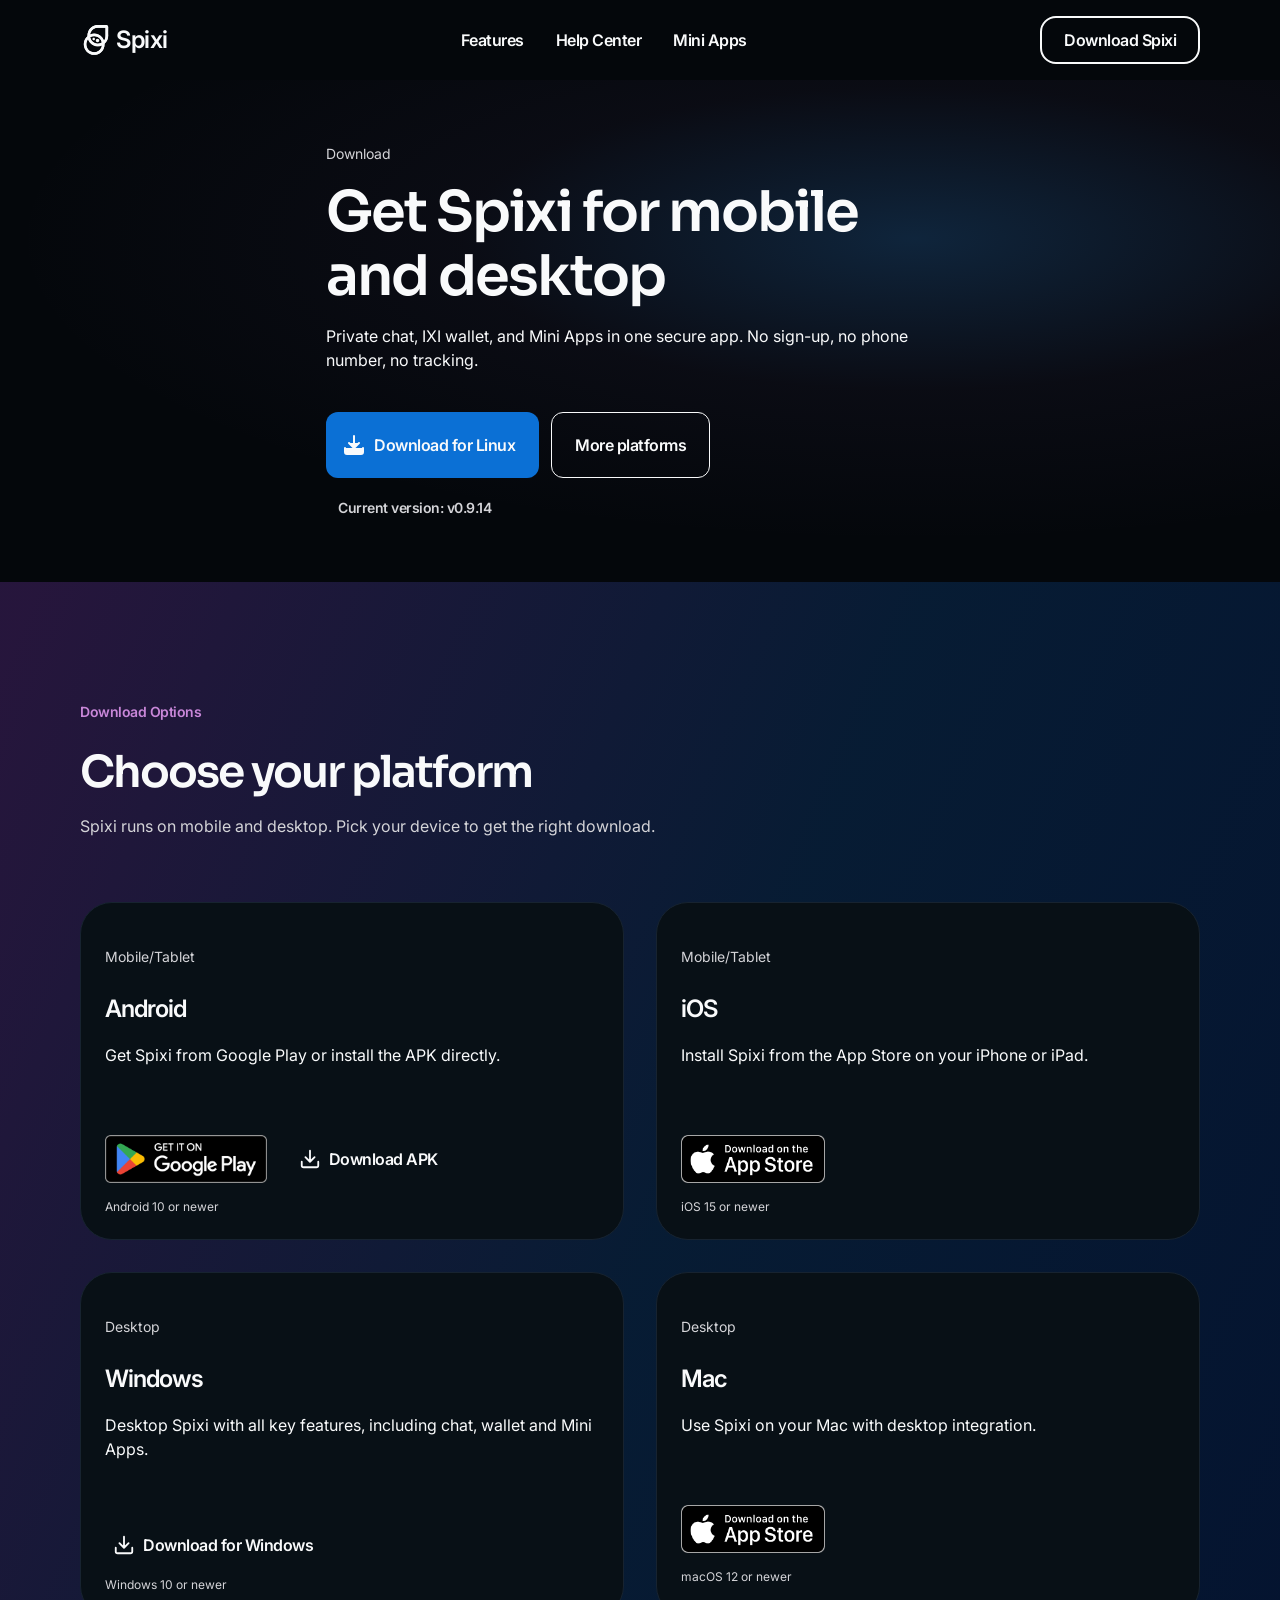
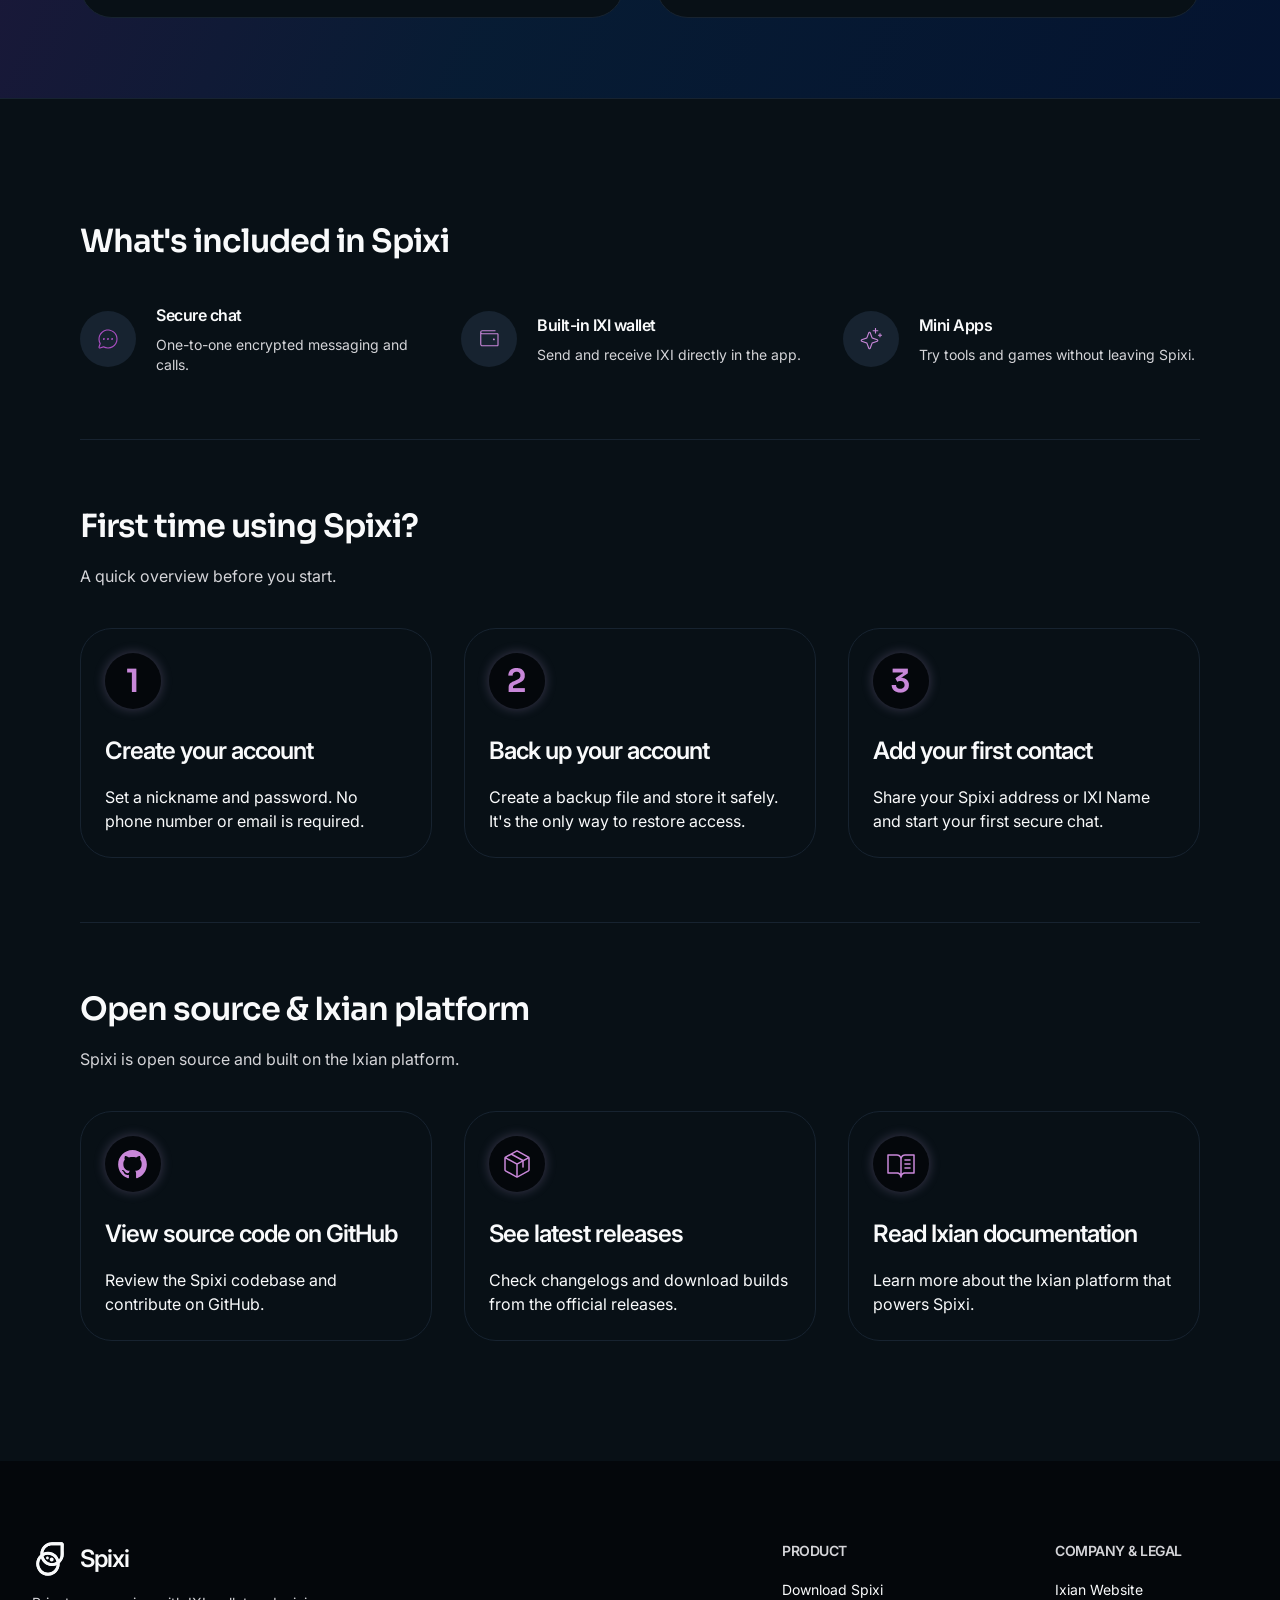
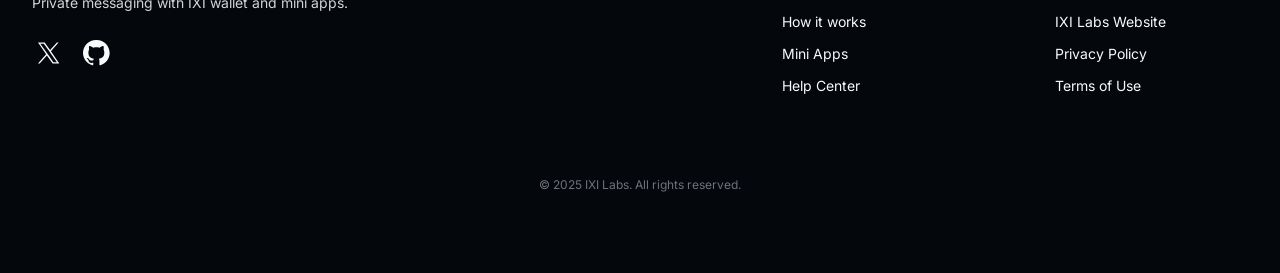
==== download.html @ d958a73a "Updated the Spixi site Full redesign" ====
<!DOCTYPE html>
<html lang="en">
<head>
  <meta charset="UTF-8">
  <meta name="viewport" content="width=device-width, initial-scale=1.0">
  <title>Download Spixi - Private Messaging & Crypto Wallet</title>
  <meta name="description" content="Download Spixi for Windows, macOS, iOS, and Android. Private chat, IXI wallet, and Mini Apps in one secure app.">
  <link rel="stylesheet" href="assets/css/variables.css">
  <link rel="stylesheet" href="assets/css/styles.css">
  <link rel="preconnect" href="https://fonts.googleapis.com">
  <link rel="preconnect" href="https://fonts.gstatic.com" crossorigin>
  <link href="https://fonts.googleapis.com/css2?family=Inter:wght@400;600;700&family=Sora:wght@400;600;700&family=Lexend:wght@400&display=swap" rel="stylesheet">
</head>
<body>
  <!-- Navbar -->
  <nav class="navbar" id="navbar">
    <div class="navbar__container">
      <!-- Logo -->
      <a href="/" class="navbar__logo">
        <img src="assets/icons/spixi-logo.svg" alt="Spixi" class="navbar__logo-icon">
        <span class="navbar__logo-text">Spixi</span>
      </a>

      <!-- Navigation Links (Desktop) -->
      <div class="navbar__nav">
        <a href="/index.html#features" class="navbar__link">Features</a>
        <a href="/help-center.html" class="navbar__link">Help Center</a>
        <a href="/mini-apps.html" class="navbar__link">Mini Apps</a>
      </div>

      <!-- CTA Button (Desktop) -->
      <div class="navbar__actions">
        <a href="/download.html" class="btn btn-md btn-outlined">
          <span class="btn__label">Download Spixi</span>
        </a>
      </div>

      <!-- Mobile CTA & Hamburger -->
      <div class="navbar__mobile">
        <a href="/download.html" class="btn btn-md btn-outlined navbar__mobile-cta">
          <span class="btn__label">Download Spixi</span>
        </a>
        <button class="navbar__toggle" id="navToggle" aria-label="Open navigation" aria-expanded="false" aria-controls="mobileMenu">
          <img src="assets/icons/list.svg" alt="" class="navbar__toggle-icon navbar__toggle-icon--menu">
        </button>
      </div>
    </div>
  </nav>

  <!-- Mobile Menu Overlay -->
  <div class="mobile-menu" id="mobileMenu" role="dialog" aria-modal="true">
    <div class="mobile-menu__header">
      <a href="/" class="mobile-menu__logo">
        <img src="assets/icons/spixi-logo.svg" alt="Spixi">
      </a>
      <button class="mobile-menu__close" id="navClose" aria-label="Close navigation">
        <svg width="24" height="24" viewBox="0 0 24 24" fill="none" xmlns="http://www.w3.org/2000/svg">
          <path d="M18 6L6 18M6 6L18 18" stroke="currentColor" stroke-width="2" stroke-linecap="round" stroke-linejoin="round"/>
        </svg>
      </button>
    </div>
    <nav class="mobile-menu__nav">
      <a href="/index.html#features" class="mobile-menu__link">Features</a>
      <a href="/help-center.html" class="mobile-menu__link">Help Center</a>
      <a href="/mini-apps.html" class="mobile-menu__link">Mini Apps</a>
    </nav>
    <div class="mobile-menu__cta">
      <a href="/download.html" class="btn btn-md btn-primary">
        <span class="btn__label">Download Spixi</span>
      </a>
    </div>
  </div>

  <!-- Download Hero Section -->
  <section class="download-hero">
    <div class="download-hero__container">
      <div class="download-hero__content">
        <div class="download-hero__text">
          <p class="download-hero__subtitle">Download</p>
          <h1 class="download-hero__title">Get Spixi for mobile and desktop</h1>
          <p class="download-hero__description">Private chat, IXI wallet, and Mini Apps in one secure app. No sign-up, no phone number, no tracking.</p>
        </div>

        <!-- CTA Buttons (Dynamic based on platform) -->
        <div class="download-hero__cta">
          <div class="download-hero__buttons">
            <!-- Primary button (changes based on detected platform) -->
            <a href="#" id="primary-download-btn" class="btn btn-lg btn-primary">
              <span class="btn__icon btn__icon--leading">
                <svg id="primary-btn-icon" width="24" height="24" viewBox="0 0 24 24" fill="none" xmlns="http://www.w3.org/2000/svg">
                  <path d="M21 15v4a2 2 0 01-2 2H5a2 2 0 01-2-2v-4M7 10l5 5 5-5M12 15V3" stroke="currentColor" stroke-width="2" stroke-linecap="round" stroke-linejoin="round"/>
                </svg>
              </span>
              <span class="btn__label" id="primary-btn-text">Download for Windows</span>
            </a>

            <!-- Secondary button (always "More platforms") -->
            <a href="#platform-section" class="btn btn-lg btn-outlined">
              <span class="btn__label">More platforms</span>
            </a>
          </div>

          <!-- Version info (hidden for mobile stores) -->
          <div class="download-hero__version" id="version-info">
            <p class="download-hero__version-text">Current version: v0.9.14</p>
          </div>
        </div>
      </div>
    </div>
  </section>

  <!-- Platform Section -->
  <section class="platform-section" id="platform-section">
    <div class="platform-section__container">
      
      <!-- Section Header -->
      <div class="platform-section__header">
        <div class="platform-section__overline">
          <p class="platform-section__label">Download Options</p>
        </div>
        <h2 class="platform-section__title">Choose your platform</h2>
        <p class="platform-section__description">Spixi runs on mobile and desktop. Pick your device to get the right download.</p>
      </div>

      <!-- Platform Cards Grid -->
      <div class="platform-section__grid">
        
        <!-- Row 1: Mobile -->
        <div class="platform-section__row">
          
          <!-- Android Card -->
          <div class="card-md platform-card">
            <div class="card-md__text">
              <p class="card-md__category">Mobile/Tablet</p>
              <h3 class="card-md__title">Android</h3>
              <p class="card-md__body">Get Spixi from Google Play or install the APK directly.</p>
            </div>
            <div class="platform-card__actions">
              <div class="platform-card__buttons">
                <a href="https://play.google.com/store/apps/details?id=com.spixi" target="_blank" rel="noopener noreferrer" class="platform-card__store-link">
                  <img src="assets/images/google-play.png" alt="Get it on Google Play" class="platform-card__store-badge">
                </a>
                <a href="https://github.com/ProjectIxian/Spixi/releases/latest/download/spixi.apk" class="platform-card__download-link">
                  <svg class="platform-card__icon" width="22" height="22" viewBox="0 0 24 24" fill="none" xmlns="http://www.w3.org/2000/svg">
                    <path d="M21 15v4a2 2 0 01-2 2H5a2 2 0 01-2-2v-4M7 10l5 5 5-5M12 15V3" stroke="currentColor" stroke-width="2" stroke-linecap="round" stroke-linejoin="round"/>
                  </svg>
                  <span>Download APK</span>
                </a>
              </div>
              <p class="platform-card__requirement">Android 10 or newer</p>
            </div>
          </div>

          <!-- iOS Card -->
          <div class="card-md platform-card">
            <div class="card-md__text">
              <p class="card-md__category">Mobile/Tablet</p>
              <h3 class="card-md__title">iOS</h3>
              <p class="card-md__body">Install Spixi from the App Store on your iPhone or iPad.</p>
            </div>
            <div class="platform-card__actions">
              <a href="https://apps.apple.com/app/spixi/id123456789" target="_blank" rel="noopener noreferrer" class="platform-card__store-link">
                <img src="assets/images/app-store.png" alt="Download on the App Store" class="platform-card__store-badge">
              </a>
              <p class="platform-card__requirement">iOS 15 or newer</p>
            </div>
          </div>

        </div>

        <!-- Row 2: Desktop -->
        <div class="platform-section__row">
          
          <!-- Windows Card -->
          <div class="card-md platform-card">
            <div class="card-md__text">
              <p class="card-md__category">Desktop</p>
              <h3 class="card-md__title">Windows</h3>
              <p class="card-md__body">Desktop Spixi with all key features, including chat, wallet and Mini Apps.</p>
            </div>
            <div class="platform-card__actions">
              <a href="https://github.com/ProjectIxian/Spixi/releases/latest/download/spixi-windows.exe" class="platform-card__download-link">
                <svg class="platform-card__icon" width="22" height="22" viewBox="0 0 24 24" fill="none" xmlns="http://www.w3.org/2000/svg">
                  <path d="M21 15v4a2 2 0 01-2 2H5a2 2 0 01-2-2v-4M7 10l5 5 5-5M12 15V3" stroke="currentColor" stroke-width="2" stroke-linecap="round" stroke-linejoin="round"/>
                </svg>
                <span>Download for Windows</span>
              </a>
              <p class="platform-card__requirement">Windows 10 or newer</p>
            </div>
          </div>

          <!-- macOS Card -->
          <div class="card-md platform-card">
            <div class="card-md__text">
              <p class="card-md__category">Desktop</p>
              <h3 class="card-md__title">Mac</h3>
              <p class="card-md__body">Use Spixi on your Mac with desktop integration.</p>
            </div>
            <div class="platform-card__actions">
              <a href="https://apps.apple.com/app/spixi/id123456789" target="_blank" rel="noopener noreferrer" class="platform-card__store-link">
                <img src="assets/images/app-store.png" alt="Download on the App Store" class="platform-card__store-badge">
              </a>
              <p class="platform-card__requirement">macOS 12 or newer</p>
            </div>
          </div>

        </div>

      </div>

    </div>
  </section>

  <!-- Info Blocks Section -->
  <section class="info-blocks">
    <div class="info-blocks__container">
      
      <!-- Block 1: What's Included -->
      <div class="info-blocks__block">
        <div class="info-blocks__header">
          <h2 class="info-blocks__title">What's included in Spixi</h2>
        </div>
        
        <div class="info-blocks__list">
          <!-- List Item 1 -->
          <div class="list-item">
            <div class="list-item__icon">
              <img src="assets/icons/ChatCircleDots.svg" alt="" class="list-item__icon-svg" width="32" height="32">
            </div>
            <div class="list-item__content">
              <h3 class="list-item__title">Secure chat</h3>
              <p class="list-item__text">One-to-one encrypted messaging and calls.</p>
            </div>
          </div>

          <!-- List Item 2 -->
          <div class="list-item">
            <div class="list-item__icon">
              <img src="assets/icons/Wallet.svg" alt="" class="list-item__icon-svg" width="32" height="32">
            </div>
            <div class="list-item__content">
              <h3 class="list-item__title">Built-in IXI wallet</h3>
              <p class="list-item__text">Send and receive IXI directly in the app.</p>
            </div>
          </div>

          <!-- List Item 3 -->
          <div class="list-item">
            <div class="list-item__icon">
              <img src="assets/icons/Sparkle.svg" alt="" class="list-item__icon-svg" width="32" height="32">
            </div>
            <div class="list-item__content">
              <h3 class="list-item__title">Mini Apps</h3>
              <p class="list-item__text">Try tools and games without leaving Spixi.</p>
            </div>
          </div>
        </div>
      </div>

      <hr class="info-blocks__divider">

      <!-- Block 2: First Time Using -->
      <div class="info-blocks__block">
        <div class="info-blocks__header">
          <h2 class="info-blocks__title">First time using Spixi?</h2>
          <p class="info-blocks__subtitle">A quick overview before you start.</p>
        </div>
        
        <div class="info-blocks__cards">
          <!-- Card 1 -->
          <a href="/help-center.html" class="card-md card-md--clickable">
            <div class="card-md__icon-container">
              <img src="assets/images/1.png" alt="" class="card-md__icon-img" width="48" height="48">
            </div>
            <div class="card-md__text">
              <h3 class="card-md__title">Create your account</h3>
              <p class="card-md__body">Set a nickname and password. No phone number or email is required.</p>
            </div>
          </a>

          <!-- Card 2 -->
          <a href="/help-center.html" class="card-md card-md--clickable">
            <div class="card-md__icon-container">
              <img src="assets/images/2.png" alt="" class="card-md__icon-img" width="48" height="48">
            </div>
            <div class="card-md__text">
              <h3 class="card-md__title">Back up your account</h3>
              <p class="card-md__body">Create a backup file and store it safely. It's the only way to restore access.</p>
            </div>
          </a>

          <!-- Card 3 -->
          <a href="/help-center.html" class="card-md card-md--clickable">
            <div class="card-md__icon-container">
              <img src="assets/images/3.png" alt="" class="card-md__icon-img" width="48" height="48">
            </div>
            <div class="card-md__text">
              <h3 class="card-md__title">Add your first contact</h3>
              <p class="card-md__body">Share your Spixi address or IXI Name and start your first secure chat.</p>
            </div>
          </a>
        </div>
      </div>

      <hr class="info-blocks__divider">

      <!-- Block 3: Open Source -->
      <div class="info-blocks__block">
        <div class="info-blocks__header">
          <h2 class="info-blocks__title">Open source & Ixian platform</h2>
          <p class="info-blocks__subtitle">Spixi is open source and built on the Ixian platform.</p>
        </div>
        
        <div class="info-blocks__cards">
          <!-- Card 1 -->
          <a href="https://github.com/ProjectIxian/Spixi" target="_blank" rel="noopener noreferrer" class="card-md card-md--clickable">
            <div class="card-md__icon-container">
              <img src="assets/icons/github.svg" alt="" class="card-md__icon-svg" width="32" height="32">
            </div>
            <div class="card-md__text">
              <h3 class="card-md__title">View source code on GitHub</h3>
              <p class="card-md__body">Review the Spixi codebase and contribute on GitHub.</p>
            </div>
          </a>

          <!-- Card 2 -->
          <a href="https://github.com/ProjectIxian/Spixi/releases" target="_blank" rel="noopener noreferrer" class="card-md card-md--clickable">
            <div class="card-md__icon-container">
              <img src="assets/icons/Package.svg" alt="" class="card-md__icon-svg" width="32" height="32">
            </div>
            <div class="card-md__text">
              <h3 class="card-md__title">See latest releases</h3>
              <p class="card-md__body">Check changelogs and download builds from the official releases.</p>
            </div>
          </a>

          <!-- Card 3 -->
          <a href="https://ixian.io" target="_blank" rel="noopener noreferrer" class="card-md card-md--clickable">
            <div class="card-md__icon-container">
              <img src="assets/icons/BookOpenText.svg" alt="" class="card-md__icon-svg" width="32" height="32">
            </div>
            <div class="card-md__text">
              <h3 class="card-md__title">Read Ixian documentation</h3>
              <p class="card-md__body">Learn more about the Ixian platform that powers Spixi.</p>
            </div>
          </a>
        </div>
      </div>

    </div>
  </section>

  <!-- Footer -->
  <footer class="footer">
    <div class="footer__container">
      
      <!-- Content Area -->
      <div class="footer__content">
        
        <!-- Left Side: Brand + Socials -->
        <div class="footer__left">
          <div class="footer__brand">
            <div class="footer__logo">
              <img src="assets/icons/spixi-logo.svg" alt="" class="footer__logo-icon">
              <span class="footer__logo-text">Spixi</span>
            </div>
            <p class="footer__tagline">Private messaging with IXI wallet and mini apps.</p>
          </div>
          <div class="footer__socials">
            <a href="https://x.com/spixi" class="footer__social-link" aria-label="X (Twitter)" target="_blank" rel="noopener noreferrer">
              <svg class="footer__social-icon" width="32" height="32" viewBox="0 0 32 32" fill="none" xmlns="http://www.w3.org/2000/svg">
                <path d="M18.9 14.3L26.6 5.5H24.9L18.1 13.1L12.7 5.5H6L14.1 17.3L6 26.5H7.7L14.9 18.4L20.6 26.5H27.3L18.9 14.3ZM15.9 17.3L15.1 16.2L8.3 6.8H11.8L17.2 14.3L18 15.4L24.9 25.2H21.4L15.9 17.3Z" fill="currentColor"/>
              </svg>
            </a>
            <a href="https://github.com/ProjectIxian/Spixi" class="footer__social-link" aria-label="GitHub" target="_blank" rel="noopener noreferrer">
              <svg class="footer__social-icon" width="32" height="32" viewBox="0 0 32 32" fill="none" xmlns="http://www.w3.org/2000/svg">
                <path d="M16 3C8.82 3 3 8.82 3 16C3 21.75 7.03 26.56 12.44 28.25C13.04 28.36 13.25 27.99 13.25 27.67C13.25 27.38 13.24 26.62 13.24 25.81C9.5 26.54 8.8 24.62 8.6 23.63C8.49 23.13 7.9 22.25 7.37 21.96C6.94 21.75 6.34 21.02 7.36 21.01C8.3 21 8.94 21.85 9.12 22.22C10.22 24.03 11.97 23.51 13.28 23.19C13.38 22.49 13.67 21.96 13.99 21.65C11.24 21.34 8.36 20.3 8.36 15.56C8.36 14.21 8.85 13.1 9.14 12.23C9.03 11.92 8.64 10.69 9.25 9.05C9.25 9.05 10.28 8.73 13.25 10.72C14.25 10.44 15.3 10.3 16.35 10.3C17.4 10.3 18.45 10.44 19.45 10.72C22.42 8.72 23.45 9.05 23.45 9.05C24.06 10.69 23.67 11.92 23.56 12.23C23.85 13.1 24.34 14.2 24.34 15.56C24.34 20.31 21.45 21.34 18.7 21.65C19.1 22 19.44 22.67 19.44 23.72C19.44 25.25 19.43 26.48 19.43 27.67C19.43 27.99 19.64 28.37 20.24 28.25C25.63 26.56 29.66 21.74 29.66 16C29.66 8.82 23.84 3 16.66 3H16Z" fill="currentColor"/>
              </svg>
            </a>
          </div>
        </div>

        <!-- Right Side: Navigation -->
        <div class="footer__nav">
          <div class="footer__nav-column">
            <h3 class="footer__nav-title">Product</h3>
            <ul class="footer__nav-list">
              <li><a href="/download.html" class="footer__nav-link">Download Spixi</a></li>
              <li><a href="/index.html#features" class="footer__nav-link">How it works</a></li>
              <li><a href="/mini-apps.html" class="footer__nav-link">Mini Apps</a></li>
              <li><a href="/help-center.html" class="footer__nav-link">Help Center</a></li>
            </ul>
          </div>
          <div class="footer__nav-column">
            <h3 class="footer__nav-title">Company & legal</h3>
            <ul class="footer__nav-list">
              <li><a href="https://ixian.io" class="footer__nav-link" target="_blank" rel="noopener noreferrer">Ixian Website</a></li>
              <li><a href="https://ixilabs.io" class="footer__nav-link" target="_blank" rel="noopener noreferrer">IXI Labs Website</a></li>
              <li><a href="/privacy" class="footer__nav-link">Privacy Policy</a></li>
              <li><a href="/terms" class="footer__nav-link">Terms of Use</a></li>
            </ul>
          </div>
        </div>

      </div>

      <!-- Copyright -->
      <p class="footer__copyright">© 2025 IXI Labs. All rights reserved.</p>
      
    </div>
  </footer>

  <!-- Scripts -->
  <script src="assets/js/download.js"></script>
  <script>
    (function() {
      const navbar = document.getElementById('navbar');
      const navToggle = document.getElementById('navToggle');
      const navClose = document.getElementById('navClose');
      const mobileMenu = document.getElementById('mobileMenu');
      const mobileMenuLinks = document.querySelectorAll('.mobile-menu__link');
      let lastScrollTop = 0;
      let scrollThreshold = 50;

      // Scroll behavior
      window.addEventListener('scroll', function() {
        const scrollTop = window.pageYOffset || document.documentElement.scrollTop;

        // Add scrolled class when page is scrolled down
        if (scrollTop > scrollThreshold) {
          navbar.classList.add('navbar--scrolled');
        } else {
          navbar.classList.remove('navbar--scrolled');
        }

        // Hide navbar when scrolling down, show when scrolling up
        if (scrollTop > lastScrollTop && scrollTop > scrollThreshold) {
          // Scrolling down
          navbar.classList.add('navbar--hidden');
        } else {
          // Scrolling up
          navbar.classList.remove('navbar--hidden');
        }

        lastScrollTop = scrollTop <= 0 ? 0 : scrollTop;
      }, false);

      // Mobile menu toggle
      function openMenu() {
        mobileMenu.classList.add('mobile-menu--open');
        document.body.classList.add('body--menu-open');
        navToggle.setAttribute('aria-expanded', 'true');
        navToggle.setAttribute('aria-label', 'Close navigation');
      }

      function closeMenu() {
        mobileMenu.classList.remove('mobile-menu--open');
        document.body.classList.remove('body--menu-open');
        navToggle.setAttribute('aria-expanded', 'false');
        navToggle.setAttribute('aria-label', 'Open navigation');
      }

      navToggle.addEventListener('click', openMenu);
      navClose.addEventListener('click', closeMenu);

      // Close menu when clicking a link
      mobileMenuLinks.forEach(function(link) {
        link.addEventListener('click', function() {
          closeMenu();
        });
      });

      // Close menu when clicking outside
      mobileMenu.addEventListener('click', function(e) {
        if (e.target === mobileMenu) {
          closeMenu();
        }
      });

      // Close menu on Escape key
      document.addEventListener('keydown', function(e) {
        if (e.key === 'Escape' && mobileMenu.classList.contains('mobile-menu--open')) {
          closeMenu();
        }
      });
    })();
  </script>
</body>
</html>
---- assets/css/variables.css ----
/**
 * Spixi Design System v2 - CSS Variables
 * Generated from Figma Design System
 * 
 * Uses Dark Mode as default
 * Light mode available via [data-theme="light"]
 */

:root {
  /* ========================================
     COLOR TOKENS - DARK MODE (DEFAULT)
     ======================================== */
  
  /* Text Colors */
  --color-text-01: #f9fafb;
  --color-text-02: #d4d4d8;
  --color-text-disabled: #3f3f46;
  --color-text-on-action: #f9fafb;
  --color-text-on-disabled: #d4d4d8;
  --color-text-inverse-01: #04070b;
  --color-text-inverse-02: #172330;
  --color-text-accent: #c987d9;
  
  /* Text Action States */
  --color-text-action-default: #51a3f6;
  --color-text-action-hover: #0b70d5;
  --color-text-action-pressed: #0456a9;
  --color-text-action-disabled: #71717a;
  
  /* Text Semantic */
  --color-text-info: #60a5fa;
  --color-text-info-inverse: #1e40af;
  --color-text-success: #34d399;
  --color-text-success-inverse: #065f46;
  --color-text-warning: #fbbf24;
  --color-text-warning-inverse: #92400e;
  --color-text-error: #f87171;
  --color-text-error-inverse: #991b1b;
  
  /* Surface Colors */
  --color-surface-01: #04070b;
  --color-surface-02: #081016;
  --color-surface-03: #0e1820;
  --color-surface-04: #172330;
  --color-surface-disabled: #3f3f46;
  --color-surface-inverse-01: #f3f4f6;
  --color-surface-inverse-02: #e5e7eb;
  --color-surface-accent: #c987d9;
  
  /* Surface Action States */
  --color-surface-action-default: #0b70d5;
  --color-surface-action-hover: #0456a9;
  --color-surface-action-pressed: #003d7a;
  --color-surface-action-disabled: #71717a;
  
  /* Surface Semantic */
  --color-surface-info: #60a5fa;
  --color-surface-info-inverse: #1e40af;
  --color-surface-success: #34d399;
  --color-surface-success-inverse: #065f46;
  --color-surface-warning: #fbbf24;
  --color-surface-warning-inverse: #92400e;
  --color-surface-error: #f87171;
  --color-surface-error-inverse: #991b1b;
  
  /* Icon Colors */
  --color-icon-01: #f9fafb;
  --color-icon-02: #d4d4d8;
  --color-icon-on-action: #f9fafb;
  --color-icon-on-disabled: #d4d4d8;
  --color-icon-inverse-01: #04070b;
  --color-icon-inverse-02: #172330;
  --color-icon-accent: #c987d9;
  
  /* Icon Action States */
  --color-icon-action-default: #0b70d5;
  --color-icon-action-hover: #0456a9;
  --color-icon-action-pressed: #003d7a;
  --color-icon-action-disabled: #71717a;
  
  /* Icon Semantic */
  --color-icon-info: #93c5fd;
  --color-icon-info-inverse: #1e40af;
  --color-icon-success: #34d399;
  --color-icon-success-inverse: #065f46;
  --color-icon-warning: #fbbf24;
  --color-icon-warning-inverse: #92400e;
  --color-icon-error: #f87171;
  --color-icon-error-inverse: #991b1b;
  
  /* Outline Colors */
  --color-outline-01: #0e1820;
  --color-outline-02: #172330;
  --color-outline-03: #3f3f46;
  --color-outline-disabled: #52525b;
  --color-outline-inverse: #f9fafb;
  --color-outline-inverse-2: #e5e7eb;
  --color-outline-accent: #c987d9;
  
  /* Outline Action Primary States */
  --color-outline-action-primary-default: #0b70d5;
  --color-outline-action-primary-hover: #0456a9;
  --color-outline-action-primary-pressed: #003d7a;
  --color-outline-action-primary-disabled: #71717a;
  
  /* Outline Action Secondary States */
  --color-outline-action-secondary-default: #f9fafb;
  --color-outline-action-secondary-hover: #e5e7eb;
  --color-outline-action-secondary-pressed: #a1a1aa;
  --color-outline-action-secondary-disabled: #71717a;
  
  /* Outline Semantic */
  --color-outline-success: #34d399;
  --color-outline-success-inverse: #065f46;
  --color-outline-warning: #fbbf24;
  --color-outline-warning-inverse: #92400e;
  --color-outline-error: #f87171;
  --color-outline-error-inverse: #991b1b;
  
  /* ========================================
     SPACING TOKENS
     ======================================== */
  
  --spacing-none: 0px;
  --spacing-3xs: 2px;
  --spacing-xxs: 4px;
  --spacing-xs: 8px;
  --spacing-sm: 12px;
  --spacing-md: 16px;
  --spacing-lg: 20px;
  --spacing-xl: 24px;
  --spacing-xxl: 32px;
  --spacing-3xl: 40px;
  --spacing-super: 64px;
  --spacing-super-lg: 80px;
  --spacing-super-xl: 100px;
  --spacing-super-xxl: 120px;
  
  /* Negative Spacing */
  --spacing-negative-3xl: -40px;
  --spacing-negative-super: -64px;
  --spacing-negative-super-lg: -80px;
  --spacing-negative-super-xl: -100px;
  --spacing-negative-super-xxl: -120px;
  
  /* ========================================
     CORNER RADIUS TOKENS
     ======================================== */
  
  --corner-radius-none: 0px;
  --corner-radius-xxs: 2px;
  --corner-radius-xs: 4px;
  --corner-radius-sm: 8px;
  --corner-radius-md: 12px;
  --corner-radius-lg: 16px;
  --corner-radius-lg-plus: 20px;
  --corner-radius-xl: 24px;
  --corner-radius-xxl: 32px;
  --corner-radius-full: 800px;
  
  /* ========================================
     OUTLINE WIDTH TOKENS
     ======================================== */
  
  --outline-width-sm: 1px;
  --outline-width-md: 2px;
  --outline-width-lg: 4px;
  
  /* ========================================
     TYPOGRAPHY - DISPLAY (Desktop)
     ======================================== */
  
  /* Display Large */
  --display-lg-font-family: 'Sora', sans-serif;
  --display-lg-font-size: 56px;
  --display-lg-font-weight: 600;
  --display-lg-line-height: 64px;
  --display-lg-letter-spacing: -2px;
  
  /* Display Medium */
  --display-md-font-family: 'Sora', sans-serif;
  --display-md-font-size: 44px;
  --display-md-font-weight: 600;
  --display-md-line-height: 52px;
  --display-md-letter-spacing: -2px;
  
  /* ========================================
     TYPOGRAPHY - HEADING (Desktop)
     ======================================== */
  
  /* Heading Large */
  --heading-lg-font-family: 'Sora', sans-serif;
  --heading-lg-font-size: 32px;
  --heading-lg-font-weight: 600;
  --heading-lg-line-height: 44px;
  --heading-lg-letter-spacing: -1px;
  
  /* Heading Medium */
  --heading-md-font-family: 'Inter', sans-serif;
  --heading-md-font-size: 24px;
  --heading-md-font-weight: 600;
  --heading-md-line-height: 36px;
  --heading-md-letter-spacing: -1px;
  
  /* Heading Small */
  --heading-sm-font-family: 'Inter', sans-serif;
  --heading-sm-font-size: 20px;
  --heading-sm-font-weight: 600;
  --heading-sm-line-height: 28px;
  --heading-sm-letter-spacing: -0.5px;
  
  /* Heading XSmall */
  --heading-xs-font-family: 'Inter', sans-serif;
  --heading-xs-font-size: 20px;
  --heading-xs-font-weight: 600;
  --heading-xs-line-height: 28px;
  --heading-xs-letter-spacing: -0.5px;
  
  /* ========================================
     TYPOGRAPHY - LABEL (Desktop)
     ======================================== */
  
  /* Label Large */
  --label-lg-font-family: 'Inter', sans-serif;
  --label-lg-font-size: 18px;
  --label-lg-font-weight: 600;
  --label-lg-line-height: 28px;
  --label-lg-letter-spacing: -0.5px;
  
  /* Label Medium */
  --label-md-font-family: 'Inter', sans-serif;
  --label-md-font-size: 16px;
  --label-md-font-weight: 600;
  --label-md-line-height: 24px;
  --label-md-letter-spacing: -0.5px;
  
  /* Label Small */
  --label-sm-font-family: 'Inter', sans-serif;
  --label-sm-font-size: 14px;
  --label-sm-font-weight: 600;
  --label-sm-line-height: 20px;
  --label-sm-letter-spacing: -0.5px;
  
  /* Label XSmall */
  --label-xs-font-family: 'Inter', sans-serif;
  --label-xs-font-size: 12px;
  --label-xs-font-weight: 600;
  --label-xs-line-height: 16px;
  --label-xs-letter-spacing: -0.5px;
  
  /* ========================================
     TYPOGRAPHY - BODY (Desktop)
     ======================================== */
  
  /* Body Large */
  --body-lg-font-family: 'Inter', sans-serif;
  --body-lg-font-size: 18px;
  --body-lg-font-weight: 400;
  --body-lg-line-height: 28px;
  --body-lg-letter-spacing: -0.25px;
  
  /* Body Medium */
  --body-md-font-family: 'Inter', sans-serif;
  --body-md-font-size: 16px;
  --body-md-font-weight: 400;
  --body-md-line-height: 24px;
  --body-md-letter-spacing: 0px;
  
  /* Body Small */
  --body-sm-font-family: 'Inter', sans-serif;
  --body-sm-font-size: 14px;
  --body-sm-font-weight: 400;
  --body-sm-line-height: 20px;
  --body-sm-letter-spacing: 0px;
  
  /* Body XSmall */
  --body-xs-font-family: 'Inter', sans-serif;
  --body-xs-font-size: 12px;
  --body-xs-font-weight: 400;
  --body-xs-line-height: 16px;
  --body-xs-letter-spacing: 0px;
  
  /* ========================================
     ADDITIONAL TOKENS
     ======================================== */
  
  /* Shadows */
  --shadow-sm: 0 1px 2px 0 rgba(0, 0, 0, 0.05);
  --shadow-md: 0 4px 6px -1px rgba(0, 0, 0, 0.1), 0 2px 4px -1px rgba(0, 0, 0, 0.06);
  --shadow-lg: 0 10px 15px -3px rgba(0, 0, 0, 0.1), 0 4px 6px -2px rgba(0, 0, 0, 0.05);
  --shadow-xl: 0 20px 25px -5px rgba(0, 0, 0, 0.1), 0 10px 10px -5px rgba(0, 0, 0, 0.04);
  --shadow-2xl: 0 25px 50px -12px rgba(0, 0, 0, 0.25);
  
  /* Glow Shadows */
  --shadow-glow-accent: 0 0 20px rgba(201, 135, 217, 0.3);
  --shadow-glow-action: 0 0 20px rgba(11, 112, 213, 0.3);
  
  /* Transitions */
  --transition-fast: 150ms ease;
  --transition-base: 200ms ease;
  --transition-slow: 300ms ease;
  
  /* Z-Index */
  --z-index-base: 1;
  --z-index-dropdown: 100;
  --z-index-sticky: 200;
  --z-index-fixed: 300;
  --z-index-modal: 500;
  --z-index-tooltip: 700;
  
  /* Opacity */
  --opacity-disabled: 0.4;
  --opacity-hover: 0.8;
  --opacity-light: 0.6;
}

/* ========================================
   LIGHT MODE
   ======================================== */

[data-theme="light"] {
  /* Text Colors */
  --color-text-01: #04070b;
  --color-text-02: #172330;
  --color-text-disabled: #a1a1aa;
  --color-text-on-action: #f9fafb;
  --color-text-on-disabled: #3f3f46;
  --color-text-inverse-01: #f9fafb;
  --color-text-inverse-02: #e5e7eb;
  --color-text-accent: #ad4fc4;
  
  /* Text Action States */
  --color-text-action-default: #003d7a;
  --color-text-action-hover: #002e5c;
  --color-text-action-pressed: #052442;
  --color-text-action-disabled: #52525b;
  
  /* Text Semantic */
  --color-text-info: #2563eb;
  --color-text-info-inverse: #93c5fd;
  --color-text-success: #059669;
  --color-text-success-inverse: #6ee7b7;
  --color-text-warning: #d97706;
  --color-text-warning-inverse: #fcd34d;
  --color-text-error: #dc2626;
  --color-text-error-inverse: #fca5a5;
  
  /* Surface Colors */
  --color-surface-01: #f9fafb;
  --color-surface-02: #f3f4f6;
  --color-surface-03: #e5e7eb;
  --color-surface-04: #d4d4d8;
  --color-surface-disabled: #a1a1aa;
  --color-surface-inverse-01: #081016;
  --color-surface-inverse-02: #0e1820;
  --color-surface-accent: #ad4fc4;
  
  /* Surface Action States */
  --color-surface-action-default: #0456a9;
  --color-surface-action-hover: #003d7a;
  --color-surface-action-pressed: #002e5c;
  --color-surface-action-disabled: #a1a1aa;
  
  /* Surface Semantic */
  --color-surface-info: #2563eb;
  --color-surface-info-inverse: #93c5fd;
  --color-surface-success: #059669;
  --color-surface-success-inverse: #6ee7b7;
  --color-surface-warning: #d97706;
  --color-surface-warning-inverse: #fcd34d;
  --color-surface-error: #dc2626;
  --color-surface-error-inverse: #fca5a5;
  
  /* Icon Colors */
  --color-icon-01: #04070b;
  --color-icon-02: #172330;
  --color-icon-on-action: #f9fafb;
  --color-icon-on-disabled: #3f3f46;
  --color-icon-inverse-01: #f9fafb;
  --color-icon-inverse-02: #e5e7eb;
  --color-icon-accent: #ad4fc4;
  
  /* Icon Action States */
  --color-icon-action-default: #003d7a;
  --color-icon-action-hover: #002e5c;
  --color-icon-action-pressed: #052442;
  --color-icon-action-disabled: #a1a1aa;
  
  /* Icon Semantic */
  --color-icon-info: #1d4ed8;
  --color-icon-info-inverse: #93c5fd;
  --color-icon-success: #059669;
  --color-icon-success-inverse: #6ee7b7;
  --color-icon-warning: #d97706;
  --color-icon-warning-inverse: #fcd34d;
  --color-icon-error: #dc2626;
  --color-icon-error-inverse: #fca5a5;
  
  /* Outline Colors */
  --color-outline-01: #d4d4d8;
  --color-outline-02: #a1a1aa;
  --color-outline-03: #71717a;
  --color-outline-disabled: #a1a1aa;
  --color-outline-inverse: #081016;
  --color-outline-inverse-2: #172330;
  --color-outline-accent: #ad4fc4;
  
  /* Outline Action Primary States */
  --color-outline-action-primary-default: #003d7a;
  --color-outline-action-primary-hover: #002e5c;
  --color-outline-action-primary-pressed: #052442;
  --color-outline-action-primary-disabled: #b6d9fb;
  
  /* Outline Action Secondary States */
  --color-outline-action-secondary-default: #003d7a;
  --color-outline-action-secondary-hover: #002e5c;
  --color-outline-action-secondary-pressed: #052442;
  --color-outline-action-secondary-disabled: #b6d9fb;
  
  /* Outline Semantic */
  --color-outline-success: #059669;
  --color-outline-success-inverse: #6ee7b7;
  --color-outline-warning: #d97706;
  --color-outline-warning-inverse: #fcd34d;
  --color-outline-error: #dc2626;
  --color-outline-error-inverse: #fca5a5;
}

/* ========================================
   RESPONSIVE TYPOGRAPHY - MOBILE
   ======================================== */

@media (max-width: 768px) {
  :root {
    /* Display Typography - Mobile */
    --display-lg-font-size: 36px;
    --display-lg-line-height: 44px;
    --display-lg-letter-spacing: -1.5px;
    
    --display-md-font-size: 28px;
    --display-md-line-height: 36px;
    --display-md-letter-spacing: -1.5px;
    
    /* Heading Typography - Mobile */
    --heading-lg-font-size: 26px;
    --heading-lg-line-height: 32px;
    --heading-lg-letter-spacing: -1px;
    
    --heading-md-font-size: 22px;
    --heading-md-line-height: 28px;
    --heading-md-letter-spacing: -1px;
    
    --heading-sm-font-size: 18px;
    --heading-sm-line-height: 24px;
    
    --heading-xs-font-size: 18px;
    --heading-xs-line-height: 24px;
  }
}

/* ========================================
   UTILITY CLASSES
   ======================================== */

/* Display Typography */
.text-display-lg {
  font-family: var(--display-lg-font-family);
  font-size: var(--display-lg-font-size);
  font-weight: var(--display-lg-font-weight);
  line-height: var(--display-lg-line-height);
  letter-spacing: var(--display-lg-letter-spacing);
}

.text-display-md {
  font-family: var(--display-md-font-family);
  font-size: var(--display-md-font-size);
  font-weight: var(--display-md-font-weight);
  line-height: var(--display-md-line-height);
  letter-spacing: var(--display-md-letter-spacing);
}

/* Heading Typography */
.text-heading-lg {
  font-family: var(--heading-lg-font-family);
  font-size: var(--heading-lg-font-size);
  font-weight: var(--heading-lg-font-weight);
  line-height: var(--heading-lg-line-height);
  letter-spacing: var(--heading-lg-letter-spacing);
}

.text-heading-md {
  font-family: var(--heading-md-font-family);
  font-size: var(--heading-md-font-size);
  font-weight: var(--heading-md-font-weight);
  line-height: var(--heading-md-line-height);
  letter-spacing: var(--heading-md-letter-spacing);
}

.text-heading-sm {
  font-family: var(--heading-sm-font-family);
  font-size: var(--heading-sm-font-size);
  font-weight: var(--heading-sm-font-weight);
  line-height: var(--heading-sm-line-height);
  letter-spacing: var(--heading-sm-letter-spacing);
}

/* Label Typography */
.text-label-lg {
  font-family: var(--label-lg-font-family);
  font-size: var(--label-lg-font-size);
  font-weight: var(--label-lg-font-weight);
  line-height: var(--label-lg-line-height);
  letter-spacing: var(--label-lg-letter-spacing);
}

.text-label-md {
  font-family: var(--label-md-font-family);
  font-size: var(--label-md-font-size);
  font-weight: var(--label-md-font-weight);
  line-height: var(--label-md-line-height);
  letter-spacing: var(--label-md-letter-spacing);
}

.text-label-sm {
  font-family: var(--label-sm-font-family);
  font-size: var(--label-sm-font-size);
  font-weight: var(--label-sm-font-weight);
  line-height: var(--label-sm-line-height);
  letter-spacing: var(--label-sm-letter-spacing);
}

.text-label-xs {
  font-family: var(--label-xs-font-family);
  font-size: var(--label-xs-font-size);
  font-weight: var(--label-xs-font-weight);
  line-height: var(--label-xs-line-height);
  letter-spacing: var(--label-xs-letter-spacing);
}

/* Body Typography */
.text-body-lg {
  font-family: var(--body-lg-font-family);
  font-size: var(--body-lg-font-size);
  font-weight: var(--body-lg-font-weight);
  line-height: var(--body-lg-line-height);
  letter-spacing: var(--body-lg-letter-spacing);
}

.text-body-md {
  font-family: var(--body-md-font-family);
  font-size: var(--body-md-font-size);
  font-weight: var(--body-md-font-weight);
  line-height: var(--body-md-line-height);
  letter-spacing: var(--body-md-letter-spacing);
}

.text-body-sm {
  font-family: var(--body-sm-font-family);
  font-size: var(--body-sm-font-size);
  font-weight: var(--body-sm-font-weight);
  line-height: var(--body-sm-line-height);
  letter-spacing: var(--body-sm-letter-spacing);
}

.text-body-xs {
  font-family: var(--body-xs-font-family);
  font-size: var(--body-xs-font-size);
  font-weight: var(--body-xs-font-weight);
  line-height: var(--body-xs-line-height);
  letter-spacing: var(--body-xs-letter-spacing);
}
---- assets/css/styles.css ----
/**
 * Spixi App Directory - Styles
 * apps.spixi.io
 * 
 * Structure:
 * 1. Base/Reset
 * 2. Components
 *    - Buttons
 *    - Inputs
 *    - Badges
 *    - Navbar
 *    - App Cards
 * 3. Sections
 *    - Hero
 * 4. Layout
 *    - Container
 *    - Grid
 */


/* ========================================
   1. BASE / RESET
   ======================================== */

*,
*::before,
*::after {
  margin: 0;
  padding: 0;
  box-sizing: border-box;
}

html {
  -webkit-font-smoothing: antialiased;
  -moz-osx-font-smoothing: grayscale;
  scroll-behavior: smooth;
}

body {
  font-family: var(--body-md-font-family, 'Inter', sans-serif);
  font-size: var(--body-md-font-size, 16px);
  font-weight: var(--body-md-font-weight, 400);
  line-height: var(--body-md-line-height, 24px);
  background-color: var(--color-surface-01, #04070b);
  color: var(--color-text-01, #f9fafb);
  min-height: 100vh;
}

a {
  color: inherit;
  text-decoration: none;
}

button {
  font-family: inherit;
  cursor: pointer;
}

img {
  max-width: 100%;
  height: auto;
  display: block;
}

ul, ol {
  list-style: none;
}

input, textarea, select {
  font-family: inherit;
  font-size: inherit;
}


/* ========================================
   2. COMPONENTS - BUTTONS
   ======================================== */

/**
 * Button Component
 * Sizes: sm, md, lg
 * Variants: primary, outlined, text
 * States: default, hover, pressed, focus, disabled
 * 
 * Usage:
 * <button class="btn btn-md btn-primary">
 *   <span class="btn__label">Label</span>
 * </button>
 */

.btn {
  display: inline-flex;
  align-items: center;
  justify-content: center;
  gap: var(--spacing-none, 0);
  border: none;
  cursor: pointer;
  text-decoration: none;
  position: relative;
  transition: 
    background-color 0.2s ease,
    border-color 0.2s ease,
    color 0.2s ease,
    box-shadow 0.2s ease;
}

.btn:focus {
  outline: none;
}

.btn:disabled,
.btn.disabled {
  cursor: not-allowed;
  pointer-events: none;
}

/* Button Label Container */
.btn__label {
  display: flex;
  align-items: center;
  justify-content: center;
  padding: var(--spacing-none, 0) var(--spacing-xs, 8px);
}

/* Button Icon */
.btn__icon {
  display: inline-flex;
  align-items: center;
  justify-content: center;
  flex-shrink: 0;
}

.btn__icon svg {
  width: 100%;
  height: 100%;
  fill: currentColor;
}

/* ----- Button Sizes ----- */

/* Small */
.btn-sm {
  padding: var(--spacing-xs, 8px) var(--spacing-sm, 12px);
  border-radius: var(--corner-radius-md, 12px);
  font-family: var(--label-sm-font-family, 'Inter', sans-serif);
  font-size: var(--label-sm-font-size, 14px);
  font-weight: var(--label-sm-font-weight, 600);
  line-height: var(--label-sm-line-height, 20px);
  letter-spacing: -0.5px;
}

.btn-sm .btn__icon {
  width: 16px;
  height: 16px;
}

/* Medium */
.btn-md {
  padding: var(--spacing-sm, 12px) var(--spacing-md, 16px);
  border-radius: var(--corner-radius-lg, 16px);
  font-family: var(--label-md-font-family, 'Inter', sans-serif);
  font-size: var(--label-md-font-size, 16px);
  font-weight: var(--label-md-font-weight, 600);
  line-height: var(--label-md-line-height, 24px);
  letter-spacing: -0.5px;
}

.btn-md .btn__icon {
  width: 22px;
  height: 22px;
}

/* Large */
.btn-lg {
  padding: var(--spacing-sm, 12px) var(--spacing-md, 16px);
  border-radius: var(--corner-radius-md, 12px);
  min-height: 64px;
  font-family: var(--label-md-font-family, 'Inter', sans-serif);
  font-size: var(--label-md-font-size, 16px);
  font-weight: var(--label-md-font-weight, 600);
  line-height: var(--label-md-line-height, 24px);
  letter-spacing: -0.5px;
}

.btn-lg .btn__icon {
  width: 24px;
  height: 24px;
}

.btn-lg .btn__label {
  flex-direction: column;
  align-items: flex-start;
  gap: var(--spacing-3xs, 2px);
  text-align: left;
}

.btn-lg .btn__sublabel {
  font-family: var(--body-xs-font-family, 'Inter', sans-serif);
  font-size: var(--body-xs-font-size, 12px);
  font-weight: var(--body-xs-font-weight, 400);
  line-height: var(--body-xs-line-height, 16px);
  letter-spacing: 0;
}

/* ----- Button Variants ----- */

/* Primary */
.btn-primary {
  background-color: var(--color-surface-action-default, #0b70d5);
  color: var(--color-text-on-action, #f9fafb);
}

.btn-primary:hover {
  background-color: var(--color-surface-action-hover, #0456a9);
}

.btn-primary:active,
.btn-primary.pressed {
  background-color: var(--color-surface-action-pressed, #003d7a);
}

.btn-primary:focus-visible,
.btn-primary.focus {
  background-color: var(--color-surface-action-hover, #0456a9);
  box-shadow: 0 0 0 2px var(--color-surface-01, #04070b), 
              0 0 0 4px var(--color-outline-action-secondary-default, #f9fafb);
}

.btn-primary:disabled,
.btn-primary.disabled {
  background-color: var(--color-surface-action-disabled, #71717a);
  color: var(--color-text-on-disabled, #d4d4d8);
}

/* Outlined */
.btn-outlined {
  background-color: transparent;
  border: var(--outline-width-md, 2px) solid var(--color-outline-action-secondary-default, #f9fafb);
  color: var(--color-text-01, #f9fafb);
}

.btn-outlined.btn-sm {
  padding: calc(var(--spacing-xs, 8px) - 2px) calc(var(--spacing-sm, 12px) - 2px);
}

.btn-outlined.btn-md {
  padding: calc(var(--spacing-sm, 12px) - 2px) calc(var(--spacing-md, 16px) - 2px);
}

.btn-outlined.btn-lg {
  padding: calc(var(--spacing-sm, 12px) - 1px) calc(var(--spacing-md, 16px) - 1px);
  border-width: 1px;
  min-height: 66px;
}

.btn-outlined:hover {
  background-color: var(--color-surface-inverse-02, #e5e7eb);
  border-color: var(--color-outline-action-secondary-hover, #e5e7eb);
  color: var(--color-text-action-hover, #0b70d5);
}

.btn-outlined.btn-lg:hover {
  background-color: var(--color-surface-04, #172330);
  border-color: var(--color-outline-inverse, #f9fafb);
  color: var(--color-text-on-action, #f9fafb);
}

.btn-outlined:active,
.btn-outlined.pressed {
  background-color: var(--color-surface-inverse-01, #f3f4f6);
  border-color: var(--color-outline-action-secondary-pressed, #a1a1aa);
  color: var(--color-text-inverse-01, #04070b);
}

.btn-outlined.btn-lg:active,
.btn-outlined.btn-lg.pressed {
  background-color: var(--color-surface-03, #0e1820);
  border-color: var(--color-outline-inverse, #f9fafb);
  color: var(--color-text-on-action, #f9fafb);
}

.btn-outlined:focus-visible,
.btn-outlined.focus {
  background-color: var(--color-surface-inverse-02, #e5e7eb);
  border-color: var(--color-outline-action-secondary-hover, #e5e7eb);
  color: var(--color-text-action-hover, #0b70d5);
  box-shadow: 0 0 0 4px var(--color-outline-action-secondary-hover, #e5e7eb);
}

.btn-outlined.btn-lg:focus-visible,
.btn-outlined.btn-lg.focus {
  background-color: var(--color-surface-04, #172330);
  border-color: var(--color-outline-inverse, #f9fafb);
  color: var(--color-text-on-action, #f9fafb);
  box-shadow: 0 0 0 4px var(--color-outline-action-secondary-default, #f9fafb);
}

.btn-outlined:disabled,
.btn-outlined.disabled {
  background-color: transparent;
  border-color: var(--color-outline-action-secondary-disabled, #71717a);
  color: var(--color-text-action-disabled, #71717a);
}

/* Text */
.btn-text {
  background-color: transparent;
  color: var(--color-text-01, #f9fafb);
  border: none;
}

.btn-text.btn-sm,
.btn-text.btn-md {
  padding: var(--spacing-xxs, 4px);
  border-radius: var(--corner-radius-lg, 16px);
}

.btn-text:hover {
  background-color: var(--color-surface-04, #172330);
  border-radius: var(--corner-radius-sm, 8px);
}

.btn-text:active,
.btn-text.pressed {
  background-color: var(--color-surface-02, #081016);
  border-radius: var(--corner-radius-sm, 8px);
}

.btn-text:focus-visible,
.btn-text.focus {
  background-color: var(--color-surface-04, #172330);
  border-radius: var(--corner-radius-sm, 8px);
  box-shadow: 0 0 0 4px var(--color-outline-action-secondary-hover, #e5e7eb);
}

.btn-text:disabled,
.btn-text.disabled {
  background-color: transparent;
  color: var(--color-text-action-disabled, #71717a);
}

/* Icon positioning */
.btn .btn__icon--leading {
  order: -1;
}

.btn .btn__icon--trailing {
  order: 1;
}

/* Icon-only buttons */
.btn-icon-only {
  padding: var(--spacing-xs, 8px);
}

.btn-icon-only.btn-md {
  padding: var(--spacing-sm, 12px);
}

.btn-icon-only.btn-lg {
  padding: var(--spacing-sm, 12px);
}

/* Full width button */
.btn-block {
  width: 100%;
}

/* Button group */
.btn-group {
  display: inline-flex;
  gap: var(--spacing-xs, 8px);
}

.btn-group--vertical {
  flex-direction: column;
}


/* ========================================
   2. COMPONENTS - INPUTS
   ======================================== */

/**
 * Input Component
 * States: default, hover, focus, error, disabled
 * 
 * Usage:
 * <div class="input">
 *   <input type="text" class="input__field" placeholder="Find">
 *   <span class="input__icon"><svg>...</svg></span>
 * </div>
 */

.input {
  display: flex;
  align-items: center;
  gap: var(--spacing-xs, 8px);
  padding: var(--spacing-md, 16px);
  border-radius: var(--corner-radius-lg, 16px);
  background-color: var(--color-surface-03, #0e1820);
  border: var(--outline-width-sm, 1px) solid transparent;
  width: 100%;
  transition: 
    background-color 0.2s ease,
    border-color 0.2s ease;
}

.input__field {
  flex: 1;
  min-width: 0;
  background: transparent;
  border: none;
  outline: none;
  font-family: var(--body-md-font-family, 'Inter', sans-serif);
  font-size: var(--body-md-font-size, 16px);
  font-weight: var(--body-md-font-weight, 400);
  line-height: var(--body-md-line-height, 24px);
  letter-spacing: 0;
  color: var(--color-text-01, #f9fafb);
}

.input__field::placeholder {
  color: var(--color-text-02, #d4d4d8);
}

.input__icon {
  display: flex;
  align-items: center;
  justify-content: center;
  flex-shrink: 0;
  width: 24px;
  height: 24px;
  color: var(--color-icon-02, #d4d4d8);
}

.input__icon svg {
  width: 100%;
  height: 100%;
  fill: currentColor;
}

/* Input - Hover */
.input:hover {
  background-color: var(--color-surface-04, #172330);
  border-color: var(--color-outline-action-primary-hover, #0456a9);
}

/* Input - Focus */
.input:focus-within,
.input.input--focus {
  background-color: var(--color-surface-02, #081016);
  border-color: var(--color-outline-action-primary-default, #0b70d5);
}

/* Input - Error */
.input.input--error {
  background-color: var(--color-surface-03, #0e1820);
  border-color: var(--color-outline-error-inverse, #991b1b);
}

/* Input - Disabled */
.input.input--disabled,
.input:has(.input__field:disabled) {
  background-color: var(--color-surface-disabled, #3f3f46);
  cursor: not-allowed;
}

.input.input--disabled .input__field,
.input__field:disabled {
  color: var(--color-text-action-disabled, #71717a);
  cursor: not-allowed;
}

.input.input--disabled .input__field::placeholder,
.input__field:disabled::placeholder {
  color: var(--color-text-action-disabled, #71717a);
}

.input.input--disabled .input__icon,
.input:has(.input__field:disabled) .input__icon {
  color: var(--color-text-action-disabled, #71717a);
}

/* Input clear button */
.input__clear {
  display: flex;
  align-items: center;
  justify-content: center;
  width: 24px;
  height: 24px;
  padding: 0;
  background: transparent;
  border: none;
  cursor: pointer;
  color: var(--color-icon-02, #d4d4d8);
  transition: color 0.2s ease;
}

.input__clear:hover {
  color: var(--color-icon-01, #f9fafb);
}

.input__clear svg {
  width: 100%;
  height: 100%;
  fill: currentColor;
}


/* ========================================
   2. COMPONENTS - BADGES
   ======================================== */

/**
 * Badge Component
 * Variants: default, accent, info, success, warning, error
 * 
 * Usage:
 * <span class="badge">Category</span>
 */

.badge {
  display: inline-flex;
  align-items: center;
  padding: var(--spacing-xxs, 4px) var(--spacing-xs, 8px);
  background-color: var(--color-surface-04, #172330);
  border-radius: var(--corner-radius-sm, 8px);
  font-family: var(--label-xs-font-family, 'Inter', sans-serif);
  font-size: var(--label-xs-font-size, 12px);
  font-weight: var(--label-xs-font-weight, 600);
  line-height: var(--label-xs-line-height, 16px);
  letter-spacing: -0.5px;
  color: var(--color-text-01, #f9fafb);
  text-align: center;
  white-space: nowrap;
}

.badge--accent {
  background-color: var(--color-surface-accent, #c987d9);
  color: var(--color-text-inverse-01, #04070b);
}

.badge--info {
  background-color: var(--color-surface-info, #60a5fa);
  color: var(--color-text-inverse-01, #04070b);
}

.badge--success {
  background-color: var(--color-surface-success, #34d399);
  color: var(--color-text-inverse-01, #04070b);
}

.badge--warning {
  background-color: var(--color-surface-warning, #fbbf24);
  color: var(--color-text-inverse-01, #04070b);
}

.badge--error {
  background-color: var(--color-surface-error, #f87171);
  color: var(--color-text-inverse-01, #04070b);
}


/* ========================================
   2. COMPONENTS - NAVBAR
   ======================================== */

/**
 * Navbar Component
 * Desktop navigation bar with logo, nav links, and CTA button
 * 
 * Behavior:
 * - Transparent when at top of page
 * - Shows surface-01 background when scrolling up
 * - Hidden when scrolling down
 * 
 * Usage:
 * <nav class="navbar">
 *   <div class="navbar__container">
 *     <a href="/" class="navbar__logo">
 *       <img src="logo.svg" alt="Spixi" class="navbar__logo-icon">
 *       <span class="navbar__logo-text">Spixi</span>
 *     </a>
 *     <div class="navbar__nav">
 *       <a href="#features" class="navbar__link">Features</a>
 *       <a href="#how-it-works" class="navbar__link">How it works</a>
 *       <a href="#mini-apps" class="navbar__link">Mini Apps</a>
 *       <a href="#technology" class="navbar__link">Technology</a>
 *       <a href="#faq" class="navbar__link">FAQ</a>
 *     </div>
 *     <div class="navbar__actions">
 *       <button class="btn btn-md btn-outlined">
 *         <span class="btn__label">Download Spixi</span>
 *       </button>
 *     </div>
 *   </div>
 * </nav>
 */

.navbar {
  position: fixed;
  top: 0;
  left: 0;
  right: 0;
  width: 100%;
  height: 80px;
  background-color: transparent;
  transition: background-color 0.3s ease, transform 0.3s ease;
  z-index: 1000;
}

.navbar--scrolled {
  background-color: rgba(4, 7, 11, 0.8);
  backdrop-filter: blur(12px);
  -webkit-backdrop-filter: blur(12px);
}

.navbar--hidden {
  transform: translateY(-100%);
}

.navbar__container {
  display: flex;
  align-items: center;
  justify-content: space-between;
  width: 100%;
  max-width: 1440px;
  height: 100%;
  margin: 0 auto;
  padding: 0 var(--spacing-super-lg, 80px);
  gap: var(--spacing-md, 16px);
}

/* Logo */
.navbar__logo {
  display: flex;
  align-items: center;
  gap: var(--spacing-xxs, 4px);
  text-decoration: none;
  flex-shrink: 0;
}

.navbar__logo-icon {
  width: 32px;
  height: 32px;
  display: block;
}

.navbar__logo-text {
  font-family: var(--heading-md-font-family, 'Inter', sans-serif);
  font-size: var(--heading-md-font-size, 24px);
  font-weight: 600;
  line-height: var(--heading-md-line-height, 32px);
  color: var(--color-text-01, #f9fafb);
  letter-spacing: -0.5px;
}

/* Navigation Links */
.navbar__nav {
  display: flex;
  align-items: center;
  justify-content: center;
  gap: var(--spacing-super, 64px);
  flex: 1;
  flex-wrap: nowrap;
}

.navbar__link {
  display: inline-flex;
  align-items: center;
  justify-content: center;
  padding: var(--spacing-xxs, 4px);
  border-radius: var(--corner-radius-lg, 16px);
  font-family: var(--label-md-font-family, 'Inter', sans-serif);
  font-size: var(--label-md-font-size, 16px);
  font-weight: var(--label-md-font-weight, 600);
  line-height: var(--label-md-line-height, 24px);
  letter-spacing: -0.5px;
  color: var(--color-text-01, #f9fafb);
  text-decoration: none;
  white-space: nowrap;
  flex-shrink: 0;
  transition: 
    background-color 0.2s ease,
    border-radius 0.2s ease;
}

/* Responsive nav spacing */
@media (max-width: 1440px) {
  .navbar__nav {
    gap: var(--spacing-xl, 24px);
  }
}

@media (max-width: 1200px) {
  .navbar__nav {
    gap: var(--spacing-md, 16px);
  }
}

@media (max-width: 1024px) {
  .navbar__container {
    padding: 0 var(--spacing-md, 16px);
  }

  .navbar__nav {
    gap: var(--spacing-sm, 12px);
  }
}

@media (max-width: 900px) {
  .navbar__nav {
    gap: var(--spacing-xs, 8px);
  }
}

.navbar__link:hover {
  background-color: var(--color-surface-04, #172330);
  border-radius: var(--corner-radius-sm, 8px);
}

.navbar__link--active {
  background-color: var(--color-surface-02, #081016);
  border-radius: var(--corner-radius-sm, 8px);
}

/* Actions */
.navbar__actions {
  display: flex;
  align-items: center;
  flex-shrink: 0;
}

/* Mobile Navigation */
.navbar__mobile {
  display: none;
}

/* Mobile Menu Overlay */
.mobile-menu {
  position: fixed;
  inset: 0;
  background-color: var(--color-surface-01, #04070b);
  z-index: 2000;
  display: flex;
  flex-direction: column;
  opacity: 0;
  visibility: hidden;
  transition: opacity 0.3s ease, visibility 0.3s ease;
}

.mobile-menu--open {
  opacity: 1;
  visibility: visible;
}

.mobile-menu__header {
  display: flex;
  align-items: center;
  justify-content: space-between;
  height: 80px;
  padding: 0 var(--spacing-md, 16px);
  border-bottom: 1px solid var(--color-outline-02, #172330);
}

.mobile-menu__logo img {
  width: 32px;
  height: 32px;
  display: block;
}

.mobile-menu__close {
  display: flex;
  align-items: center;
  justify-content: center;
  width: 40px;
  height: 40px;
  background: transparent;
  border: none;
  cursor: pointer;
  color: var(--color-text-01, #f9fafb);
  padding: 0;
  transition: background-color 0.2s ease;
  border-radius: var(--corner-radius-sm, 8px);
}

.mobile-menu__close:hover {
  background-color: var(--color-surface-04, #172330);
}

.mobile-menu__nav {
  flex: 1;
  display: flex;
  flex-direction: column;
  justify-content: center;
  align-items: center;
  gap: var(--spacing-xxl, 32px);
  padding: var(--spacing-xl, 24px);
}

.mobile-menu__link {
  font-family: var(--label-md-font-family, 'Inter', sans-serif);
  font-size: var(--label-md-font-size, 16px);
  font-weight: var(--label-md-font-weight, 600);
  line-height: var(--label-md-line-height, 24px);
  letter-spacing: -0.5px;
  color: var(--color-text-01, #f9fafb);
  text-decoration: none;
  padding: var(--spacing-xxs, 4px);
  border-radius: var(--corner-radius-lg, 16px);
  transition: background-color 0.2s ease;
}

.mobile-menu__link:hover {
  background-color: var(--color-surface-04, #172330);
  border-radius: var(--corner-radius-sm, 8px);
}

.mobile-menu__cta {
  display: flex;
  justify-content: center;
  padding: 0 var(--spacing-xl, 24px) var(--spacing-super-lg, 80px);
}

.mobile-menu__cta .btn {
  width: auto;
}

/* Body scroll lock when menu is open */
.body--menu-open {
  overflow: hidden;
}

/* Responsive Navbar */
@media (max-width: 768px) {
  .navbar__container {
    padding: 0 var(--spacing-md, 16px);
  }

  .navbar__logo-text {
    display: none;
  }

  .navbar__nav,
  .navbar__actions {
    display: none;
  }

  .navbar__mobile {
    display: flex;
    align-items: center;
    gap: var(--spacing-lg, 20px);
    flex: 1;
    justify-content: flex-end;
  }

  .navbar__mobile-cta {
    flex: 0 0 auto;
  }

  .navbar__toggle {
    display: flex;
    align-items: center;
    justify-content: center;
    width: 40px;
    height: 40px;
    background: transparent;
    border: none;
    cursor: pointer;
    padding: 0;
    flex-shrink: 0;
  }

  .navbar__toggle-icon {
    width: 24px;
    height: 24px;
    display: block;
  }
}


/* ========================================
   2. COMPONENTS - LIST ITEM
   ======================================== */

/**
 * List Item Component
 * Variants: default, dark, no-description
 * 
 * Usage:
 * <div class="list-item">
 *   <div class="list-item__icon">
 *     <svg class="list-item__icon-svg">...</svg>
 *   </div>
 *   <div class="list-item__content">
 *     <h3 class="list-item__title">Title</h3>
 *     <p class="list-item__text">Description text</p>
 *   </div>
 * </div>
 */

.list-item {
  display: flex;
  gap: var(--spacing-lg, 20px);
  align-items: center;
  width: 468px;
  font-family: var(--body-md-font-family, 'Inter', sans-serif);
}

/* Icon Container */
.list-item__icon {
  background-color: var(--color-surface-04, #172330);
  display: flex;
  align-items: center;
  justify-content: center;
  padding: var(--spacing-sm, 12px);
  border-radius: var(--corner-radius-xxl, 32px);
  flex-shrink: 0;
  width: 56px;
  height: 56px;
  transition: background-color var(--transition-base, 200ms ease);
}

.list-item__icon-svg {
  width: 32px;
  height: 32px;
  flex-shrink: 0;
  stroke: var(--color-icon-01, #f9fafb);
}

/* Content Section */
.list-item__content {
  display: flex;
  flex-direction: column;
  gap: var(--spacing-xs, 8px);
  flex: 1;
  min-width: 0;
  white-space: pre-wrap;
}

/* Title */
.list-item__title {
  font-family: var(--label-md-font-family, 'Inter', sans-serif);
  font-size: var(--label-md-font-size, 16px);
  font-weight: var(--label-md-font-weight, 600);
  line-height: var(--label-md-line-height, 24px);
  letter-spacing: var(--label-md-letter-spacing, -0.5px);
  color: var(--color-text-01, #f9fafb);
  margin: 0;
  width: 100%;
}

/* Description Text */
.list-item__text {
  font-family: var(--body-sm-font-family, 'Inter', sans-serif);
  font-size: var(--body-sm-font-size, 14px);
  font-weight: var(--body-sm-font-weight, 400);
  line-height: var(--body-sm-line-height, 20px);
  letter-spacing: var(--body-sm-letter-spacing, 0px);
  color: var(--color-text-02, #d4d4d8);
  margin: 0;
  width: 100%;
}

/* Dark theme variant */
.list-item--dark {
  background-color: transparent;
}

.list-item--dark .list-item__icon {
  background-color: var(--color-surface-04, #172330);
}

.list-item--dark .list-item__title {
  color: var(--color-text-01, #f9fafb);
}

.list-item--dark .list-item__text {
  color: var(--color-text-02, #d4d4d8);
}

/* Hover effects */
.list-item:hover .list-item__icon {
  background-color: var(--color-surface-03, #0e1820);
}

.list-item--dark:hover .list-item__icon {
  background-color: var(--color-surface-03, #0e1820);
}

/* List Item without description */
.list-item--no-description .list-item__content {
  gap: var(--spacing-none, 0);
}

/* Responsive adjustments */
@media (max-width: 768px) {
  .list-item {
    width: 100%;
    max-width: 468px;
  }
}


/* ========================================
   2. COMPONENTS - CARD-MD
   ======================================== */

/**
 * Card-MD Component
 * Medium-sized card with icon, title, and body text
 * 
 * Usage:
 * <div class="card-md">
 *   <div class="card-md__icon-container">
 *     <img src="icon.svg" alt="" class="card-md__icon">
 *   </div>
 *   <div class="card-md__text">
 *     <h3 class="card-md__title">Title</h3>
 *     <p class="card-md__body">Body text</p>
 *   </div>
 * </div>
 */

.card-md {
  width: 394.5px;
  height: auto;
  background-color: var(--color-surface-02, #081016);
  border: var(--outline-width-sm, 1px) solid var(--color-outline-02, #172330);
  border-radius: var(--corner-radius-xxl, 32px);
  padding: var(--spacing-xl, 24px);
  display: flex;
  flex-direction: column;
  gap: var(--spacing-xl, 24px);
  overflow: hidden;
  transition: background-color var(--transition-base, 200ms ease);
}

.card-md:hover {
  background-color: var(--color-surface-03, #0e1820);
}

/* Icon Container with Glow */
.card-md__icon-container {
  background-color: var(--color-surface-01, #04070b);
  padding: var(--spacing-sm, 12px);
  border-radius: var(--corner-radius-xxl, 32px);
  box-shadow: 0px 0px 12px 0px rgba(216, 182, 250, 0.25);
  width: 56px;
  height: 56px;
  flex-shrink: 0;
  display: flex;
  align-items: center;
  justify-content: center;
}

/* Icon */
.card-md__icon {
  width: 32px;
  height: 32px;
  display: block;
  object-fit: contain;
}

/* Text Container */
.card-md__text {
  display: flex;
  flex-direction: column;
  gap: var(--spacing-md, 16px);
  width: 100%;
  color: var(--color-text-01, #f9fafb);
}

/* Title */
.card-md__title {
  font-family: var(--heading-md-font-family, 'Inter', sans-serif);
  font-weight: var(--heading-md-font-weight, 600);
  font-size: var(--heading-md-font-size, 24px);
  line-height: var(--heading-md-line-height, 36px);
  letter-spacing: var(--heading-md-letter-spacing, -1px);
  color: var(--color-text-01, #f9fafb);
  margin: 0;
  white-space: pre-wrap;
}

/* Body Text */
.card-md__body {
  font-family: var(--body-md-font-family, 'Inter', sans-serif);
  font-weight: var(--body-md-font-weight, 400);
  font-size: var(--body-md-font-size, 16px);
  line-height: var(--body-md-line-height, 24px);
  letter-spacing: var(--body-md-letter-spacing, 0px);
  color: var(--color-text-01, #f9fafb);
  margin: 0;
  white-space: pre-wrap;
}

/* Responsive */
@media (max-width: 768px) {
  .card-md {
    width: 100%;
    height: auto;
    min-height: 276px;
  }
}


/* ========================================
   2. COMPONENTS - CHIPS
   ======================================== */
/**
 * Chip Component
 * States: default, selected
 *
 * Usage:
 * <button class="chip chip--default">
 *   <span class="chip__text">Label</span>
 * </button>
 */

.chip {
  display: inline-flex;
  align-items: center;
  justify-content: center;
  padding: var(--spacing-xxs, 4px) var(--spacing-sm, 12px);
  border-radius: var(--corner-radius-full, 800px);
  overflow: hidden;
  border: none;
  background: none;
  cursor: pointer;
  transition: all var(--transition-fast, 150ms ease);
}

.chip--selected {
  background-color: var(--color-surface-accent, #c987d9);
}

.chip--default {
  border: 1px solid var(--color-border-default, #3f3f46);
  background-color: transparent;
}

.chip__text {
  font-family: var(--label-sm-font-family, 'Inter', sans-serif);
  font-weight: var(--label-sm-font-weight, 600);
  font-size: var(--label-sm-font-size, 14px);
  line-height: var(--label-sm-line-height, 20px);
  letter-spacing: -0.5px;
  white-space: nowrap;
  text-align: center;
}

.chip--selected .chip__text {
  color: var(--color-text-inverse-01, #04070b);
}

.chip--default .chip__text {
  color: var(--color-text-02, #d4d4d8);
}

/* Hover states */
.chip--default:hover {
  border-color: var(--color-border-hover, #52525b);
  background-color: var(--color-surface-04, #172330);
}

.chip--selected:hover {
  background-color: #b476c4;
}

/* Active/Focus states */
.chip:focus-visible {
  outline: 2px solid var(--color-surface-accent, #c987d9);
  outline-offset: 2px;
}


/* ========================================
   2. COMPONENTS - MODAL
   ======================================== */

/**
 * Modal Component
 * Variants: desktop (760px), mobile (328px)
 *
 * Usage:
 * <div class="modal modal--desktop">...</div>
 * <div class="modal modal--mobile">...</div>
 */

/* Base Modal Styles */
.modal {
  background-color: var(--color-surface-01, #04070b);
  border-radius: var(--corner-radius-xxl, 32px);
  border: 1px solid var(--color-outline-02, #172330);
  display: flex;
  flex-direction: column;
  font-family: var(--body-md-font-family, 'Inter', sans-serif);
}

/* Desktop Modal */
.modal--desktop {
  width: 760px;
  gap: var(--spacing-xl, 24px);
}

/* Mobile Modal */
.modal--mobile {
  width: 328px;
}

/* Header - Desktop */
.modal__header {
  display: flex;
  align-items: center;
  gap: var(--spacing-xl, 24px);
  padding: var(--spacing-xl, 24px);
  border-radius: var(--corner-radius-lg-plus, 20px) var(--corner-radius-lg-plus, 20px) 0 0;
  background: var(--modal-header, linear-gradient(116deg, #7C2872 0%, #052E79 99.38%));
}

.modal__app-image {
  width: 96px;
  height: 96px;
  border-radius: var(--corner-radius-lg, 16px);
  box-shadow: 0 4px 4px 0 rgba(0, 0, 0, 0.25);
  overflow: hidden;
  flex-shrink: 0;
}

.modal__app-image--small {
  width: 48px;
  height: 48px;
  border-radius: var(--corner-radius-sm, 8px);
}

.modal__app-image img {
  width: 100%;
  height: 100%;
  object-fit: cover;
}

.modal__details {
  display: flex;
  flex-direction: column;
  gap: var(--spacing-xs, 8px);
  flex: 1;
}

.modal__meta {
  display: flex;
  flex-direction: column;
  gap: var(--spacing-xxs, 4px);
  width: 100%;
}

.modal__title-row {
  display: flex;
  gap: var(--spacing-sm, 12px);
  align-items: center;
}

.modal__title {
  font-family: var(--heading-sm-font-family, 'Sora', sans-serif);
  font-size: var(--heading-sm-font-size, 20px);
  font-weight: var(--heading-sm-font-weight, 600);
  line-height: var(--heading-sm-line-height, 28px);
  letter-spacing: -0.5px;
  color: var(--color-text-01, #fafafa);
  margin: 0;
}

.modal__title--small {
  font-size: 18px;
  line-height: 24px;
}

.modal__badge {
  background-color: var(--color-surface-04, #172330);
  padding: var(--spacing-xxs, 4px) var(--spacing-xs, 8px);
  border-radius: var(--corner-radius-sm, 8px);
  font-family: var(--label-xs-font-family, 'Inter', sans-serif);
  font-size: var(--label-xs-font-size, 12px);
  font-weight: var(--label-xs-font-weight, 600);
  line-height: var(--label-xs-line-height, 16px);
  letter-spacing: -0.5px;
  color: var(--color-text-01, #f9fafb);
  white-space: nowrap;
}

.modal__publisher {
  font-size: 12px;
  font-weight: 400;
  line-height: 16px;
  color: var(--color-text-02, #d4d4d8);
  margin: 0;
}

.modal__description {
  font-family: var(--body-sm-font-family, 'Inter', sans-serif);
  font-size: var(--body-sm-font-size, 14px);
  font-weight: var(--body-sm-font-weight, 400);
  line-height: var(--body-sm-line-height, 20px);
  color: var(--color-text-01, #fafafa);
  margin: 0;
  white-space: pre-wrap;
}

/* Content Section */
.modal__content {
  display: flex;
  flex-direction: column;
  padding: 0 var(--spacing-xl, 24px);
}

.modal__content--mobile {
  padding: 0 var(--spacing-md, 16px);
  width: 100%;
}

.modal__container {
  display: flex;
  gap: var(--spacing-xl, 24px);
}

.modal__single-column {
  display: flex;
  flex-direction: column;
  gap: var(--spacing-xs, 8px);
  width: 100%;
}

/* Left Column - Manual Instructions */
.modal__left {
  flex: 1;
  display: flex;
  flex-direction: column;
  gap: var(--spacing-md, 16px);
  padding: var(--spacing-md, 16px);
  border-radius: var(--corner-radius-xl, 24px);
}

.modal__left--mobile {
  padding: var(--spacing-md, 16px) 0;
}

.modal__section-title {
  font-family: var(--label-md-font-family, 'Inter', sans-serif);
  font-size: var(--label-md-font-size, 16px);
  font-weight: var(--label-md-font-weight, 600);
  line-height: var(--label-md-line-height, 24px);
  letter-spacing: -0.5px;
  color: var(--color-text-02, #d4d4d8);
  margin: 0;
}

.modal__instructions {
  font-family: var(--body-sm-font-family, 'Inter', sans-serif);
  font-size: var(--body-sm-font-size, 14px);
  font-weight: var(--body-sm-font-weight, 400);
  line-height: var(--body-sm-line-height, 20px);
  color: var(--color-text-01, #f9fafb);
  margin: 0;
  padding-left: 0;
  list-style-position: inside;
  counter-reset: instruction-counter;
}

.modal__instructions li {
  margin-bottom: var(--spacing-xs, 8px);
  counter-increment: instruction-counter;
  display: flex;
  gap: var(--spacing-xs, 8px);
}

.modal__instructions li:last-child {
  margin-bottom: 0;
}

.modal__instructions li::before {
  content: counter(instruction-counter) ".";
  font-weight: 600;
  flex-shrink: 0;
}

.modal__address-section {
  display: flex;
  flex-direction: column;
  gap: var(--spacing-xs, 8px);
}

.modal__label {
  font-family: var(--label-xs-font-family, 'Inter', sans-serif);
  font-size: var(--label-xs-font-size, 12px);
  font-weight: var(--label-xs-font-weight, 600);
  line-height: var(--label-xs-line-height, 16px);
  letter-spacing: -0.5px;
  color: var(--color-text-01, #f9fafb);
}

.modal__url-container {
  background-color: var(--color-surface-04, #172330);
  display: flex;
  align-items: center;
  justify-content: space-between;
  padding: var(--spacing-sm, 12px);
  border-radius: var(--corner-radius-md, 12px);
  cursor: pointer;
  transition: background-color var(--transition-base, 200ms ease);
}

.modal__url-container:hover {
  background-color: rgba(23, 35, 48, 0.8);
}

.modal__url-text {
  flex: 1;
  font-family: var(--body-sm-font-family, 'Inter', sans-serif);
  font-size: var(--body-sm-font-size, 14px);
  font-weight: var(--body-sm-font-weight, 400);
  line-height: var(--body-sm-line-height, 20px);
  color: var(--color-text-01, #f9fafb);
  white-space: pre-wrap;
}

.modal__copy-btn {
  width: 24px;
  height: 24px;
  background: none;
  border: none;
  cursor: pointer;
  color: var(--color-text-01, #f9fafb);
  padding: 0;
  display: flex;
  align-items: center;
  justify-content: center;
  transition: opacity var(--transition-base, 200ms ease);
}

.modal__copy-btn:hover {
  opacity: 0.8;
}

/* Right Column - QR Code */
.modal__right {
  flex: 1;
  background-color: var(--color-surface-03, #0e1820);
  display: flex;
  flex-direction: column;
  gap: var(--spacing-md, 16px);
  align-items: center;
  justify-content: center;
  padding: var(--spacing-md, 16px);
  border-radius: var(--corner-radius-xl, 24px);
}

.modal__right--mobile {
  width: 100%;
}

.modal__qr-code {
  width: 166px;
  height: 164px;
}

.modal__qr-code img {
  width: 100%;
  height: 100%;
  display: block;
}

.modal__qr-title {
  font-family: var(--label-sm-font-family, 'Inter', sans-serif);
  font-size: var(--label-sm-font-size, 14px);
  font-weight: var(--label-sm-font-weight, 600);
  line-height: var(--label-sm-line-height, 20px);
  letter-spacing: -0.5px;
  color: var(--color-text-02, #d4d4d8);
  margin: 0;
}

.modal__qr-note {
  font-family: var(--body-xs-font-family, 'Inter', sans-serif);
  font-size: var(--body-xs-font-size, 12px);
  font-weight: var(--body-xs-font-weight, 400);
  line-height: var(--body-xs-line-height, 16px);
  color: var(--color-text-02, #d4d4d8);
  text-align: center;
  margin: 0;
  white-space: pre-wrap;
}

/* Footer */
.modal__footer {
  display: flex;
  flex-direction: column;
  align-items: center;
  justify-content: space-between;
  padding: var(--spacing-md, 16px);
  height: 80px;
}

.modal__close-btn {
  border: 2px solid var(--color-surface-inverse-01, #f9fafb);
  background-color: transparent;
  display: flex;
  align-items: center;
  justify-content: center;
  min-width: 128px;
  padding: var(--spacing-sm, 12px) var(--spacing-md, 16px);
  border-radius: var(--corner-radius-lg, 16px);
  font-family: var(--label-md-font-family, 'Inter', sans-serif);
  font-size: var(--label-md-font-size, 16px);
  font-weight: var(--label-md-font-weight, 600);
  line-height: var(--label-md-line-height, 24px);
  letter-spacing: -0.5px;
  color: var(--color-text-01, #f9fafb);
  cursor: pointer;
  transition: all var(--transition-base, 200ms ease);
}

.modal__close-btn--full {
  width: 100%;
}

.modal__close-btn:hover {
  background-color: rgba(249, 250, 251, 0.1);
}

.modal__close-btn:active {
  transform: scale(0.98);
}

/* Modal Overlay */
.modal-overlay {
  position: fixed;
  top: 0;
  left: 0;
  right: 0;
  bottom: 0;
  background-color: rgba(4, 7, 11, 0.9);
  backdrop-filter: blur(8px);
  display: flex;
  align-items: center;
  justify-content: center;
  z-index: var(--z-index-modal, 500);
  padding: var(--spacing-xl, 24px);
  opacity: 0;
  animation: fadeIn var(--transition-base, 200ms ease) forwards;
}

@keyframes fadeIn {
  to {
    opacity: 1;
  }
}

.modal-overlay.modal-overlay--closing {
  animation: fadeOut var(--transition-base, 200ms ease) forwards;
}

@keyframes fadeOut {
  to {
    opacity: 0;
  }
}

/* Toast Notification */
.toast {
  position: fixed;
  bottom: var(--spacing-xxl, 32px);
  left: 50%;
  transform: translateX(-50%) translateY(100px);
  background-color: var(--color-surface-04, #172330);
  border: 1px solid var(--color-outline-03, #3f3f46);
  border-radius: var(--corner-radius-md, 12px);
  padding: var(--spacing-sm, 12px) var(--spacing-lg, 20px);
  font-family: var(--body-sm-font-family, 'Inter', sans-serif);
  font-size: var(--body-sm-font-size, 14px);
  font-weight: var(--body-sm-font-weight, 400);
  line-height: var(--body-sm-line-height, 20px);
  color: var(--color-text-01, #f9fafb);
  z-index: calc(var(--z-index-modal, 500) + 1);
  opacity: 0;
  transition: all var(--transition-base, 200ms ease);
  pointer-events: none;
  white-space: nowrap;
}

.toast--show {
  opacity: 1;
  transform: translateX(-50%) translateY(0);
  pointer-events: auto;
}

/* Responsive Modal Switching */
@media (max-width: 768px) {
  .modal-overlay {
    padding: var(--spacing-3xl, 40px) var(--spacing-xl, 24px);
  }

  .modal--desktop {
    width: 100%;
    max-width: 480px;
  }

  .modal__header {
    padding: var(--spacing-md, 16px);
    gap: var(--spacing-lg, 20px);
    flex-wrap: wrap;
    align-items: flex-start;
  }

  .modal__app-image {
    width: 48px;
    height: 48px;
    border-radius: var(--corner-radius-sm, 8px);
  }

  .modal__details {
    flex: 1;
    min-width: 0;
  }

  .modal__meta {
    width: 100%;
  }

  .modal__title {
    font-size: 18px;
    line-height: 24px;
  }

  .modal__description {
    width: 100%;
    order: 1;
  }

  .modal__content {
    padding: 0 var(--spacing-md, 16px);
  }

  .modal__container {
    flex-direction: column;
    gap: var(--spacing-md, 16px);
  }

  .modal__left {
    padding: var(--spacing-md, 16px) 0;
  }

  .modal__right {
    width: 100%;
    flex-direction: column-reverse;
  }

  .modal__qr-title {
    order: -1;
  }

  .modal__footer {
    padding: var(--spacing-md, 16px);
  }

  .modal__close-btn {
    width: 100%;
  }
}

@media (max-width: 425px) {
  .modal-overlay {
    padding: var(--spacing-xl, 24px);
  }
}


/* ========================================
   2. COMPONENTS - APP CARDS
   ======================================== */

/**
 * App Card Component
 * Reusable component for displaying mini apps with icon, badge, title,
 * publisher, description, and action buttons.
 * 
 * Usage:
 * <article class="app-card">
 *   <div class="app-card__header">
 *     <img class="app-card__image" src="..." alt="..." />
 *     <span class="badge">Category</span>
 *   </div>
 *   <div class="app-card__content">
 *     <div class="app-card__details">
 *       <div class="app-card__meta">
 *         <h3 class="app-card__title">Title</h3>
 *         <p class="app-card__author">by Publisher</p>
 *       </div>
 *       <p class="app-card__description">Description text...</p>
 *     </div>
 *   </div>
 *   <div class="app-card__footer">
 *     <a href="#" class="btn btn-sm btn-outlined">...</a>
 *     <a href="#" class="app-card__github">...</a>
 *   </div>
 * </article>
 */

.app-card {
  display: flex;
  flex-direction: column;
  gap: var(--spacing-md, 16px);
  padding: var(--spacing-md, 16px);
  background-color: var(--color-surface-02, #081016);
  border: 1px solid var(--color-outline-02, #172330);
  border-radius: var(--corner-radius-lg, 16px);
  transition: background-color 0.2s ease;
}

.app-card:hover {
  background-color: var(--color-surface-04, #172330);
}

/* App Card Header */
.app-card__header {
  display: flex;
  align-items: flex-start;
  justify-content: space-between;
}

.app-card__icon {
  width: 64px;
  height: 64px;
  border-radius: var(--corner-radius-lg, 16px);
  border: 1px solid var(--color-outline-02, #172330);
  box-shadow: 0px 4px 4px 0px rgba(0, 0, 0, 0.25);
  object-fit: cover;
  flex-shrink: 0;
}

/* App Card Content */
.app-card__content {
  display: flex;
  flex-direction: column;
  gap: var(--spacing-xl, 24px);
}

.app-card__details {
  display: flex;
  flex-direction: column;
  gap: var(--spacing-xs, 8px);
}

.app-card__meta {
  display: flex;
  flex-direction: column;
  gap: var(--spacing-xxs, 4px);
}

.app-card__title {
  font-family: var(--heading-sm-font-family, 'Inter', sans-serif);
  font-size: var(--heading-sm-font-size, 20px);
  font-weight: var(--heading-sm-font-weight, 600);
  line-height: var(--heading-sm-line-height, 28px);
  letter-spacing: -0.5px;
  color: var(--color-text-01, #f9fafb);
  margin: 0;
}

.app-card__publisher {
  font-family: var(--body-xs-font-family, 'Inter', sans-serif);
  font-size: var(--body-xs-font-size, 12px);
  font-weight: var(--body-xs-font-weight, 400);
  line-height: var(--body-xs-line-height, 16px);
  letter-spacing: 0;
  color: var(--color-text-02, #d4d4d8);
  margin: 0;
}

.app-card__description {
  font-family: var(--body-sm-font-family, 'Inter', sans-serif);
  font-size: var(--body-sm-font-size, 14px);
  font-weight: var(--body-sm-font-weight, 400);
  line-height: var(--body-sm-line-height, 20px);
  letter-spacing: 0;
  color: var(--color-text-01, #f9fafb);
  margin: 0;
  display: -webkit-box;
  -webkit-line-clamp: 2;
  line-clamp: 2;
  -webkit-box-orient: vertical;
  overflow: hidden;
  height: 40px;
}

/* App Card Footer */
.app-card__footer {
  display: flex;
  align-items: center;
  justify-content: space-between;
}

.app-card__github {
  display: flex;
  align-items: center;
  justify-content: center;
  width: 32px;
  height: 32px;
  color: var(--color-icon-02, #d4d4d8);
  transition: color 0.2s ease;
}

.app-card__github:hover {
  color: var(--color-icon-01, #f9fafb);
}

.app-card__github svg {
  width: 100%;
  height: 100%;
  fill: currentColor;
}

/* Responsive */
@media (max-width: 768px) {
  .app-card {
    max-width: 100%;
  }
}


/* ========================================
   3. SECTIONS - FEATURES
   ======================================== */

/**
 * Features Section
 * "Why people use Spixi" section with header and 2x2 card grid
 * 
 * Usage:
 * <section class="features">
 *   <div class="features__container">...</div>
 * </section>
 */

.features {
  position: relative;
  margin-top: var(--spacing-negative-super-lg, -80px);
  z-index: 1;
}

.features__container {
  display: flex;
  width: 100%;
  max-width: 1344px;
  padding: var(--spacing-super-lg, 80px) var(--spacing-xxl, 32px);
  flex-direction: column;
  justify-content: center;
  align-items: flex-start;
  gap: var(--spacing-super, 64px);
  margin: 0 auto var(--spacing-super-xxl, 120px);
  position: relative;
  border-radius: var(--corner-radius-xxl, 32px);
  background: linear-gradient(113deg, rgba(140, 65, 206, 0.25) 2.08%, rgba(16, 90, 173, 0.25) 53.02%, rgba(6, 59, 158, 0.25) 97.54%);
  overflow: hidden;
  box-sizing: border-box;
}

/* Header */
.features__header {
  display: flex;
  flex-direction: row;
  justify-content: space-between;
  align-items: flex-start;
  width: 100%;
  gap: var(--spacing-super, 64px);
}

.features__header-text {
  display: flex;
  flex-direction: column;
  gap: var(--spacing-3xs, 2px);
  flex: 0 0 calc(33.333% - var(--spacing-super, 64px) * 2/3);
}

.features__label {
  font-family: var(--label-sm-font-family, 'Inter', sans-serif);
  font-weight: var(--label-sm-font-weight, 600);
  font-size: var(--label-sm-font-size, 14px);
  line-height: var(--label-sm-line-height, 20px);
  letter-spacing: var(--label-sm-letter-spacing, -0.5px);
  color: var(--color-text-accent, #c987d9);
  padding-bottom: var(--spacing-xs, 8px);
  margin: 0;
}

.features__title {
  font-family: var(--display-md-font-family, 'Sora', sans-serif);
  font-weight: var(--display-md-font-weight, 500);
  font-size: var(--display-md-font-size, 44px);
  line-height: var(--display-md-line-height, 52px);
  letter-spacing: var(--display-md-letter-spacing, -2px);
  color: var(--color-text-01, #f9fafb);
}

/* Cards Grid */
.features__cards {
  display: flex;
  flex-direction: column;
  gap: var(--spacing-xxl, 32px);
  flex: 0 0 calc(66.667% - var(--spacing-super, 64px) * 1/3);
}

.features__row {
  display: flex;
  gap: var(--spacing-xxl, 32px);
  height: 340px;
}

.features__row .card-md {
  flex: 1;
  min-width: 0;
  height: 100%;
}

/* ========================================
   3. SECTIONS - FEATURED APPS
   ======================================== */

/**
 * Featured Apps Section
 * Horizontal scrolling carousel of featured mini apps
 */

.featured {
  display: flex;
  flex-direction: column;
  align-items: center;
  gap: var(--spacing-xxl, 32px);
  padding: var(--spacing-super-lg, 80px) 0;
  background-color: var(--color-surface-01, #04070b);
  width: 100%;
  overflow: hidden;
}

.featured__header {
  display: flex;
  flex-direction: column;
  gap: 2px;
  align-items: flex-start;
  width: 100%;
  max-width: calc(1280px + (var(--spacing-super-lg, 80px) * 2));
  padding: 0 var(--spacing-super-lg, 80px);
}

.featured__overline {
  font-family: var(--label-sm-font-family, 'Inter', sans-serif);
  font-size: var(--label-sm-font-size, 14px);
  font-weight: var(--label-sm-font-weight, 600);
  line-height: var(--label-sm-line-height, 20px);
  letter-spacing: -0.5px;
  color: var(--color-text-accent, #c987d9);
  padding-bottom: var(--spacing-xs, 8px);
  margin: 0;
}

.featured__title {
  font-family: var(--heading-lg-font-family, 'Sora', sans-serif);
  font-size: var(--heading-lg-font-size, 32px);
  font-weight: var(--heading-lg-font-weight, 600);
  line-height: var(--heading-lg-line-height, 44px);
  letter-spacing: -1px;
  color: var(--color-text-01, #f9fafb);
  margin: 0;
}

.featured__carousel {
  display: flex;
  gap: var(--spacing-xl, 24px);
  width: 100%;
  max-width: calc(1280px + (var(--spacing-super-lg, 80px) * 2));
  overflow-x: auto;
  overflow-y: hidden;
  -webkit-overflow-scrolling: touch;
  scrollbar-width: none;
  padding: 0 var(--spacing-super-lg, 80px);
  padding-bottom: var(--spacing-xs, 8px);
  margin-bottom: calc(-1 * var(--spacing-xs, 8px));
}

.featured__carousel::-webkit-scrollbar {
  display: none;
}

.featured__carousel .app-card {
  flex: 0 0 auto;
  min-width: 280px;
  max-width: calc((1280px - (var(--spacing-xl, 24px) * 3)) / 4);
}

/* Decorative Illustrations (Desktop Only) */
.features__illustrations {
  position: absolute;
  left: -32.5px;
  top: 232px;
  width: 444px;
  height: 624px;
  pointer-events: none;
}

.features__illustration {
  position: absolute;
  opacity: 0.4;
}

.features__illustration--top {
  width: 270px;
  height: 270px;
  left: 13px;
  top: 0;
}

.features__illustration--middle {
  width: 224px;
  height: 224px;
  right: 0;
  top: 246px;
}

.features__illustration--bottom {
  width: 223px;
  height: 223px;
  left: 0;
  top: 428px;
}

/* Tablet Responsive - Stack columns when not enough space */
@media (max-width: 1200px) {
  .features {
    margin-top: 0;
  }

  .features__header {
    flex-direction: column;
    gap: var(--spacing-xxl, 32px);
  }

  .features__header-text {
    flex: 1;
    width: 100%;
  }

  .features__cards {
    flex: 1;
    width: 100%;
  }

  /* Hide illustrations on tablet */
  .features__illustrations {
    display: none;
  }

}

/* Mobile Responsive */
@media (max-width: 768px) {
  .features {
    padding: 0;
    margin-top: 0;
  }

  .features__container {
    padding: var(--spacing-super-lg, 80px) var(--spacing-xl, 24px);
  }

  .features__title {
    font-size: 28px;
    line-height: 36px;
    letter-spacing: -1.5px;
  }

  .features__row {
    flex-direction: column;
    height: auto;
    gap: var(--spacing-xxl, 32px);
  }

  /* ----- Mobile Featured Section ----- */
  .featured {
    padding: var(--spacing-super, 64px) var(--spacing-md, 16px);
    align-items: flex-start;
  }

  .featured__header {
    padding: 0 var(--spacing-md, 16px);
  }
  
  .featured__carousel {
    overflow-x: auto;
    scroll-snap-type: x mandatory;
    -webkit-overflow-scrolling: touch;
    scrollbar-width: none;
    -ms-overflow-style: none;
    padding-bottom: var(--spacing-xs, 8px);
    width: calc(100% + var(--spacing-md, 16px));
    margin-right: calc(-1 * var(--spacing-md, 16px));
  }
  
  .featured__carousel::-webkit-scrollbar {
    display: none;
  }
  
  .featured__carousel .app-card {
    flex: 0 0 280px;
    min-width: 280px;
    scroll-snap-align: start;
  }
}


/* ========================================
   3. SECTIONS - HERO
   ======================================== */

/**
 * Hero Section
 * Full-width section with gradient background, two-column layout
 * 
 * Usage:
 * <section class="hero">
 *   <div class="hero__inner">
 *     <div class="hero__content">...</div>
 *     <div class="hero__media">...</div>
 *   </div>
 * </section>
 */

.hero {
  width: 100%;
  min-height: 748px;
  margin-top: 80px;
  background: radial-gradient(
    70.67% 60.46% at 71.44% 31.57%,
    rgba(59, 156, 255, 0.20) 0%,
    rgba(128, 101, 183, 0.05) 50%,
    rgba(2, 5, 19, 0.00) 100%
  );
  display: flex;
  align-items: center;
  position: relative;
  z-index: 2;
}

.hero__inner {
  max-width: 1440px;
  margin: 0 auto;
  padding: 0 var(--spacing-super-lg, 80px);
  display: grid;
  grid-template-columns: minmax(0, 1.1fr) minmax(0, 1fr);
  align-items: center;
  gap: var(--spacing-xxl, 32px);
}

/* Hero Content */
.hero__content {
  display: flex;
  flex-direction: column;
  align-items: flex-start;
  max-width: 640px;
  flex-shrink: 0;
}

.hero__eyebrow {
  font-family: var(--body-sm-font-family, 'Inter', sans-serif);
  font-size: var(--body-sm-font-size, 14px);
  font-weight: var(--body-sm-font-weight, 400);
  line-height: var(--body-sm-line-height, 20px);
  color: var(--color-text-02, #d4d4d8);
  margin: 0 0 var(--spacing-md, 16px) 0;
  align-self: stretch;
}

.hero__title {
  font-family: var(--display-lg-font-family, 'Inter', sans-serif);
  font-size: var(--display-lg-font-size, 64px);
  font-weight: var(--display-lg-font-weight, 600);
  line-height: var(--display-lg-line-height, 72px);
  letter-spacing: -0.5px;
  color: var(--color-text-01, #f9fafb);
  margin: 0 0 var(--spacing-md, 16px) 0;
  align-self: stretch;
}

.hero__body {
  font-family: var(--body-md-font-family, 'Inter', sans-serif);
  font-size: var(--body-md-font-size, 16px);
  font-weight: var(--body-md-font-weight, 400);
  line-height: var(--body-md-line-height, 24px);
  color: var(--color-text-01, #f9fafb);
  margin: 0 0 var(--spacing-3xl, 40px) 0;
  align-self: stretch;
  max-width: 628px;
}

.hero__actions {
  display: flex;
  flex-direction: row;
  align-items: center;
  gap: var(--spacing-sm, 12px);
  flex-shrink: 0;
}

.hero__actions .btn-lg {
  flex-shrink: 0;
  white-space: nowrap;
}

.hero__actions .btn-lg .btn__label {
  white-space: nowrap;
}

.hero__actions .btn-lg .btn__sublabel {
  white-space: nowrap;
}

/* Hero Media */
.hero__media {
  display: flex;
  align-items: center;
  justify-content: center;
  flex: 1;
  max-width: 100%;
  overflow: hidden;
}

.hero__image {
  width: 100%;
  height: auto;
  display: block;
}

/* Mobile Hero */
@media (max-width: 767px) {
  .hero {
    min-height: auto;
    margin-top: 80px;
    padding: var(--spacing-xxl, 32px) 0;
  }

  .hero__inner {
    padding: 0 var(--spacing-md, 16px);
    display: flex;
    flex-direction: column;
    align-items: stretch;
    gap: var(--spacing-xxl, 32px);
  }

  .hero__content {
    max-width: 100%;
  }

  .hero__title {
    font-family: var(--display-lg-font-family, 'Sora', sans-serif);
    font-size: var(--display-lg-font-size, 36px);
    font-weight: var(--display-lg-font-weight, 600);
    line-height: var(--display-lg-line-height, 44px);
    letter-spacing: var(--display-lg-letter-spacing, -1.5px);
  }

  .hero__body {
    margin-bottom: var(--spacing-xxl, 32px);
  }

  .hero__actions {
    flex-direction: column;
    align-items: stretch;
    gap: var(--spacing-sm, 12px);
    width: 100%;
    flex-shrink: 1;
  }

  .hero__actions .btn-lg {
    padding: var(--spacing-sm, 12px) var(--spacing-md, 16px);
    border-radius: var(--corner-radius-lg, 16px);
    font-family: var(--label-md-font-family, 'Inter', sans-serif);
    font-size: var(--label-md-font-size, 16px);
    font-weight: var(--label-md-font-weight, 600);
    line-height: var(--label-md-line-height, 24px);
    letter-spacing: -0.5px;
    min-height: auto;
    width: 100%;
    justify-content: center;
  }

  .hero__actions .btn-lg .btn__icon {
    width: 22px;
    height: 22px;
  }

  .hero__actions .btn-lg .btn__label {
    flex-direction: row;
    align-items: center;
    gap: 0;
    text-align: center;
  }

  .hero__actions .btn-lg .btn__sublabel {
    display: none;
  }

  .hero__actions .btn-lg.btn-outlined {
    padding: calc(var(--spacing-sm, 12px) - 2px) calc(var(--spacing-md, 16px) - 2px);
    border-width: 2px;
  }

  .hero__image {
    max-width: 100%;
    margin-top: var(--spacing-xxl, 32px);
  }
}


/* ========================================
   4. LAYOUT - CONTAINER
   ======================================== */

.container {
  width: 100%;
  max-width: 1280px;
  margin: 0 auto;
  padding: 0 var(--spacing-super-lg, 80px);
}

.container--fluid {
  max-width: none;
}

.container--narrow {
  max-width: 960px;
}


/* ========================================
   3. SECTIONS - INFO
   ======================================== */

/**
 * Info Section - Two-column alternating layout
 * Image on left/right, content on right/left
 */

.info {
  margin: var(--spacing-super-xxl, 120px) var(--spacing-super-lg, 80px);
}

.info__container {
  display: flex;
  flex-direction: column;
  gap: var(--spacing-super-xxl, 120px);
  max-width: 1344px;
  margin: 0 auto;
}

/* Info Row */
.info__row {
  display: flex;
  align-items: center;
  gap: var(--spacing-xl, 24px);
}

/* Reverse layout for alternating rows */
.info__row--reverse {
  flex-direction: row-reverse;
}

/* Image Column */
.info__image-col {
  flex: 1;
}

.info__image {
  width: 100%;
  height: auto;
  border-radius: var(--corner-radius-xxl, 32px);
  display: block;
}

/* Content Column */
.info__content-col {
  flex: 1;
  display: flex;
  flex-direction: column;
  gap: var(--spacing-3xl, 40px);
  padding: 0 var(--spacing-super, 64px);
}

/* Text Block */
.info__text-block {
  display: flex;
  flex-direction: column;
  gap: var(--spacing-md, 16px);
}

.info__eyebrow {
  font-family: var(--label-sm-font-family, 'Inter', sans-serif);
  font-weight: var(--label-sm-font-weight, 600);
  font-size: var(--label-sm-font-size, 14px);
  line-height: var(--label-sm-line-height, 20px);
  letter-spacing: var(--label-sm-letter-spacing, -0.5px);
  color: var(--color-text-accent, #c987d9);
  margin: 0;
}

.info__heading {
  font-family: var(--heading-lg-font-family, 'Sora', sans-serif);
  font-size: var(--heading-lg-font-size, 32px);
  font-weight: var(--heading-lg-font-weight, 600);
  line-height: var(--heading-lg-line-height, 44px);
  letter-spacing: var(--heading-lg-letter-spacing, -1px);
  color: var(--color-text-01, #f9fafb);
  margin: 0;
}

.info__body {
  font-family: var(--body-md-font-family, 'Inter', sans-serif);
  font-size: var(--body-md-font-size, 16px);
  font-weight: var(--body-md-font-weight, 400);
  line-height: var(--body-md-line-height, 24px);
  letter-spacing: var(--body-md-letter-spacing, 0px);
  color: var(--color-text-02, #d4d4d8);
  margin: 0;
}

/* List Container */
.info__list {
  display: flex;
  flex-direction: column;
  gap: var(--spacing-lg, 20px);
}

/* Button Container */
.info__button {
  align-self: flex-start;
}

/* Responsive - Tablet */
@media (max-width: 1200px) {
  .info {
    margin: var(--spacing-super-xxl, 120px) var(--spacing-xxl, 32px);
  }
  
  .info__row {
    flex-direction: column;
    gap: var(--spacing-3xl, 40px);
  }
  
  .info__row--reverse {
    flex-direction: column;
  }
  
  .info__image {
    max-height: 680px;
    object-fit: cover;
  }
}

/* Responsive - Mobile */
@media (max-width: 768px) {
  .info {
    margin: var(--spacing-super-lg, 80px) var(--spacing-xl, 24px);
  }
  
  .info__container {
    gap: var(--spacing-super-lg, 80px);
  }
  
  .info__heading {
    font-size: 26px;
    line-height: 32px;
    letter-spacing: -1px;
  }
  
  .info__content-col {
    padding: 0;
  }
}


/* ========================================
   4. LAYOUT - GRID
   ======================================== */

.app-grid {
  display: grid;
  grid-template-columns: repeat(3, 1fr);
  gap: var(--spacing-xl, 24px);
}


/* ========================================
   COMPONENTS - CARD-LG
   ======================================== */

/**
 * Card-LG Component
 * Large card with category label, title, description, button, and illustration
 * Based on Figma design specs
 */

.card-lg {
  background: radial-gradient(218.77% 91.42% at 94.99% 51.52%, rgba(16, 82, 169, 0.00) 0%, rgba(1, 0, 2, 0.20) 62.75%, rgba(0, 0, 0, 0.20) 100%), var(--color-surface-01, #04070B);
  border: 1px solid var(--color-outline-02, #172330);
  border-radius: var(--corner-radius-xxl, 32px);
  padding: var(--spacing-xl, 24px);
  display: flex;
  flex-direction: column;
  justify-content: space-between;
  overflow: hidden;
  position: relative;
  flex: 1;
  min-height: 420px;
  transition: background var(--transition-base, 200ms ease);
  text-decoration: none;
  cursor: pointer;
}

.card-lg:hover {
  background: var(--color-surface-04, #172330);
}

/* Category Label */
.card-lg__category {
  font-family: var(--label-sm-font-family, 'Inter', sans-serif);
  font-size: var(--label-sm-font-size, 14px);
  font-weight: var(--label-sm-font-weight, 600);
  line-height: var(--label-sm-line-height, 20px);
  letter-spacing: var(--label-sm-letter-spacing, -0.5px);
  color: var(--color-text-accent, #c987d9);
  margin: 0;
  z-index: 2;
  position: relative;
}

/* Content Container */
.card-lg__content {
  display: flex;
  flex-direction: column;
  width: 60%;
  position: relative;
  z-index: 2;
}

/* Text Section */
.card-lg__text {
  display: flex;
  flex-direction: column;
  gap: var(--spacing-lg, 20px);
  width: 100%;
}

/* Text and Button Wrapper */
.card-lg__text-button-group {
  display: flex;
  flex-direction: column;
  gap: var(--spacing-xl, 24px);
}

/* Title */
.card-lg__title {
  font-family: var(--heading-lg-font-family, 'Sora', sans-serif);
  font-size: var(--heading-lg-font-size, 32px);
  font-weight: var(--heading-lg-font-weight, 600);
  line-height: var(--heading-lg-line-height, 44px);
  letter-spacing: var(--heading-lg-letter-spacing, -1px);
  color: var(--color-text-01, #f9fafb);
  margin: 0;
  width: 100%;
}

/* Description */
.card-lg__description {
  font-family: var(--body-sm-font-family, 'Inter', sans-serif);
  font-size: var(--body-sm-font-size, 14px);
  font-weight: var(--body-sm-font-weight, 400);
  line-height: var(--body-sm-line-height, 20px);
  letter-spacing: var(--body-sm-letter-spacing, 0px);
  color: var(--color-text-02, #d4d4d8);
  margin: 0;
  width: 100%;
}

/* Button */
.card-lg__button {
  display: flex;
  align-items: center;
  gap: var(--spacing-xs, 8px);
  padding: 0;
  background-color: transparent;
  border: none;
  cursor: pointer;
  text-decoration: none;
  align-self: flex-start;
  transition: all var(--transition-base, 200ms ease);
  pointer-events: none;
}

.card-lg__button-text {
  font-family: var(--label-md-font-family, 'Inter', sans-serif);
  font-size: var(--label-md-font-size, 16px);
  font-weight: var(--label-md-font-weight, 600);
  line-height: var(--label-md-line-height, 24px);
  letter-spacing: var(--label-md-letter-spacing, -0.5px);
  color: var(--color-text-action-default, #51a3f6);
  margin: 0;
  transition: color var(--transition-base, 200ms ease);
}

.card-lg:hover .card-lg__button-text {
  color: var(--color-text-action-hover, #0b70d5);
}

.card-lg__button-icon {
  width: 24px;
  height: 24px;
  flex-shrink: 0;
  stroke: var(--color-text-action-default, #51a3f6);
  transition: all var(--transition-base, 200ms ease);
}

.card-lg:hover .card-lg__button-icon {
  stroke: var(--color-text-action-hover, #0b70d5);
}

.card-lg__button:hover .card-lg__button-icon {
  transform: translateX(4px);
}

/* Illustration Container */
.card-lg__illustration {
  position: absolute;
  top: 50%;
  right: 0;
  transform: translateY(-50%);
  height: 70%;
  width: auto;
  display: flex;
  align-items: center;
  justify-content: flex-end;
  pointer-events: none;
  z-index: 1;
}

/* Illustration Image */
.card-lg__illustration-img {
  height: 100%;
  width: auto;
  object-fit: contain;
  object-position: center right;
  pointer-events: none;
}

/* Responsive adjustments */
@media (max-width: 1200px) {
  .card-lg__content {
    width: 80%;
  }
  
  .card-lg__illustration {
    height: 60%;
  }
}

@media (max-width: 768px) {
  .card-lg {
    padding: var(--spacing-lg, 20px);
    min-height: 360px;
  }
  
  .card-lg__content {
    width: 100%;
  }
  
  .card-lg__title {
    font-size: 26px;
    line-height: 32px;
  }
  
  .card-lg__illustration {
    height: 50%;
    opacity: 0.4;
  }
}

@media (max-width: 480px) {
  .card-lg {
    padding: var(--spacing-md, 16px);
    min-height: 320px;
  }
  
  .card-lg__illustration {
    display: none;
  }
}


/* ========================================
   SECTIONS - LEARN MORE
   ======================================== */

/**
 * Learn More Section
 * Section with title and two large cards (technology and FAQ)
 */

.learn-more {
  background-color: var(--color-surface-02, #081016);
  padding: var(--spacing-super-xxl, 120px) var(--spacing-super, 64px);
}

.learn-more__container {
  max-width: 1344px;
  margin: 0 auto;
  display: flex;
  flex-direction: column;
  gap: var(--spacing-3xl, 40px);
}

/* Title */
.learn-more__title {
  font-family: var(--display-md-font-family, 'Sora', sans-serif);
  font-weight: var(--display-md-font-weight, 600);
  font-size: var(--display-md-font-size, 44px);
  line-height: var(--display-md-line-height, 52px);
  letter-spacing: var(--display-md-letter-spacing, -2px);
  color: var(--color-text-01, #f9fafb);
  margin: 0;
  text-align: left;
}

/* Cards Container */
.learn-more__cards {
  display: flex;
  gap: var(--spacing-xl, 24px);
}

/* Responsive - Tablet */
@media (max-width: 1200px) {
  .learn-more {
    padding: var(--spacing-super-xxl, 120px) var(--spacing-xxl, 32px);
  }
  
  .learn-more__cards {
    flex-direction: column;
  }
}

/* Responsive - Mobile */
@media (max-width: 768px) {
  .learn-more {
    padding: var(--spacing-super-lg, 80px) var(--spacing-xl, 24px);
  }
  
  .learn-more__title {
    font-size: 28px;
    line-height: 36px;
    letter-spacing: -1.5px;
  }
}


/* ========================================
   SECTIONS - CTA BAND
   ======================================== */

/**
 * CTA Band Section
 * Final call-to-action section with app screenshot, headline, description, and download button
 */

.cta-band {
  background: radial-gradient(62.54% 99.53% at 80.52% 16.11%, rgba(59, 156, 255, 0.20) 0%, rgba(128, 101, 183, 0.05) 50%, rgba(2, 5, 19, 0.00) 100%), #04070B;
  padding: var(--spacing-super-xxl, 120px) 0;
  display: flex;
  flex-direction: column;
  align-items: center;
  gap: var(--spacing-xl, 24px);
}

.cta-band__container {
  max-width: 1344px;
  width: 100%;
  padding: var(--spacing-super-lg, 80px) var(--spacing-xxl, 32px);
  display: flex;
  align-items: center;
  justify-content: space-between;
  gap: var(--spacing-3xl, 40px);
  border-radius: var(--corner-radius-xxl, 32px);
  background: linear-gradient(135deg, #1a1f3a 0%, #0a0e1f 100%);
  position: relative;
  overflow: visible;
}

/* Content Area */
.cta-band__content {
  width: 628px;
  display: flex;
  flex-direction: column;
  gap: var(--spacing-3xl, 40px);
}

.cta-band__label-wrapper {
  display: flex;
  align-items: center;
  justify-content: flex-start;
  padding-bottom: var(--spacing-md, 16px);
}

.cta-band__label {
  font-family: var(--label-sm-font-family, 'Inter', sans-serif);
  font-weight: var(--label-sm-font-weight, 600);
  font-size: var(--label-sm-font-size, 14px);
  line-height: var(--label-sm-line-height, 20px);
  letter-spacing: var(--label-sm-letter-spacing, -0.5px);
  color: var(--color-text-accent, #c987d9);
  margin: 0;
}

.cta-band__text {
  display: flex;
  flex-direction: column;
  gap: var(--spacing-md, 16px);
  color: var(--color-text-01, #f9fafb);
}

.cta-band__title {
  font-family: var(--display-md-font-family, 'Sora', sans-serif);
  font-weight: var(--display-md-font-weight, 600);
  font-size: var(--display-md-font-size, 44px);
  line-height: var(--display-md-line-height, 52px);
  letter-spacing: var(--display-md-letter-spacing, -2px);
  color: var(--color-text-01, #f9fafb);
  margin: 0;
}

.cta-band__description {
  font-family: var(--body-md-font-family, 'Inter', sans-serif);
  font-weight: var(--body-md-font-weight, 400);
  font-size: var(--body-md-font-size, 16px);
  line-height: var(--body-md-line-height, 24px);
  letter-spacing: var(--body-md-letter-spacing, 0px);
  color: var(--color-text-02, #d4d4d8);
  margin: 0;
}

/* CTA Area */
.cta-band__cta {
  width: 511px;
  display: flex;
  flex-direction: column;
  gap: var(--spacing-sm, 12px);
}

.cta-band__cta .btn {
  display: flex;
  align-items: center;
  justify-content: center;
  gap: var(--spacing-xs, 8px);
  align-self: flex-start;
}

.cta-band__cta .btn__icon {
  width: 24px;
  height: 24px;
  flex-shrink: 0;
}

.cta-band__note {
  font-family: var(--body-xs-font-family, 'Inter', sans-serif);
  font-weight: var(--body-xs-font-weight, 400);
  font-size: var(--body-xs-font-size, 12px);
  line-height: var(--body-xs-line-height, 16px);
  letter-spacing: var(--body-xs-letter-spacing, 0px);
  color: var(--color-text-02, #d4d4d8);
  margin: 0;
  opacity: 0.75;
}

/* Image Area */
.cta-band__image {
  position: absolute;
  right: 32px;
  top: 50%;
  transform: translateY(-50%);
  width: 640px;
  height: 680px;
  display: flex;
  align-items: center;
  justify-content: center;
}

.cta-band__image img {
  width: 100%;
  height: 100%;
  object-fit: contain;
  pointer-events: none;
}

/* Social Proof */
.cta-band__proof {
  display: flex;
  align-items: center;
  gap: var(--spacing-xs, 8px);
  opacity: 0.75;
}

.proof__icon {
  width: 16px;
  height: 16px;
  flex-shrink: 0;
  color: var(--color-text-01, #f9fafb);
}

.proof__label {
  font-family: var(--label-xs-font-family, 'Inter', sans-serif);
  font-weight: var(--label-xs-font-weight, 600);
  font-size: var(--label-xs-font-size, 12px);
  line-height: var(--label-xs-line-height, 16px);
  letter-spacing: var(--label-xs-letter-spacing, -0.5px);
  color: var(--color-text-01, #f9fafb);
  margin: 0;
}

.proof__text {
  font-family: var(--body-xs-font-family, 'Inter', sans-serif);
  font-weight: var(--body-xs-font-weight, 400);
  font-size: var(--body-xs-font-size, 12px);
  line-height: var(--body-xs-line-height, 16px);
  letter-spacing: var(--body-xs-letter-spacing, 0px);
  color: var(--color-text-02, #d4d4d8);
  margin: 0;
}

/* Responsive - Tablet */
@media (max-width: 1200px) {
  .cta-band__container {
    padding: var(--spacing-super-lg, 80px) var(--spacing-xxl, 32px);
  }
  
  .cta-band__content {
    width: 50%;
  }
  
  .cta-band__image {
    position: absolute;
    right: 32px;
    width: 45%;
    height: 580px;
  }
}

/* Responsive - Mobile */
@media (max-width: 768px) {
  .cta-band {
    padding: var(--spacing-3xl, 40px) 0;
  }
  
  .cta-band__container {
    height: auto;
    padding: var(--spacing-super-lg, 80px) var(--spacing-md, 16px);
    flex-direction: column;
    gap: var(--spacing-xl, 24px);
  }
  
  .cta-band__content {
    width: 100%;
    gap: var(--spacing-xl, 24px);
    order: 2;
  }
  
  .cta-band__title {
    font-size: 28px;
    line-height: 36px;
    letter-spacing: -1.5px;
  }
  
  .cta-band__cta {
    width: 100%;
  }
  
  .cta-band__cta .btn {
    width: 100%;
    align-self: stretch;
  }
  
  .cta-band__image {
    position: static;
    transform: none;
    width: 100%;
    max-width: 269px;
    height: auto;
    order: 1;
  }
  
  .cta-band__proof {
    flex-wrap: wrap;
    justify-content: center;
    text-align: center;
  }
}


/* ========================================================================
   SECTIONS - FOOTER
   ======================================================================== */

/* Base */
.footer {
  background-color: var(--color-surface-01, #04070b);
  padding: var(--spacing-super-lg, 80px) 0;
}

.footer__container {
  max-width: 1280px;
  margin: 0 auto;
  padding: 0 var(--spacing-xxl, 32px);
}

.footer__content {
  display: flex;
  justify-content: space-between;
  align-items: flex-start;
  gap: var(--spacing-super-lg, 80px);
  margin-bottom: var(--spacing-super-lg, 80px);
}

/* Left Section */
.footer__left {
  display: flex;
  flex-direction: column;
  gap: var(--spacing-xl, 24px);
  width: 411px;
  flex-shrink: 0;
}

.footer__brand {
  display: flex;
  flex-direction: column;
  gap: var(--spacing-md, 16px);
}

.footer__logo {
  display: flex;
  align-items: center;
  gap: var(--spacing-sm, 12px);
}

.footer__logo-icon {
  width: 36px;
  height: 36px;
}

.footer__logo-text {
  font-family: var(--heading-md-font-family, 'Montserrat', sans-serif);
  font-size: var(--heading-md-font-size, 22px);
  font-weight: var(--heading-md-font-weight, 600);
  line-height: var(--heading-md-line-height, 32px);
  letter-spacing: var(--heading-md-letter-spacing, -0.02em);
  color: var(--color-text-01, #f9fafb);
}

.footer__tagline {
  font-family: var(--body-sm-font-family, 'Inter', sans-serif);
  font-size: var(--body-sm-font-size, 14px);
  font-weight: var(--body-sm-font-weight, 400);
  line-height: var(--body-sm-line-height, 20px);
  letter-spacing: var(--body-sm-letter-spacing, -0.01em);
  color: var(--color-text-02, #d4d4d8);
}

/* Socials */
.footer__socials {
  display: flex;
  gap: var(--spacing-md, 16px);
}

.footer__social-link {
  display: flex;
  align-items: center;
  justify-content: center;
  color: var(--color-text-01, #f9fafb);
  transition: opacity var(--transition-base, 200ms ease);
}

.footer__social-link:hover {
  opacity: 0.8;
}

.footer__social-icon {
  width: 32px;
  height: 32px;
}

/* Navigation */
.footer__nav {
  display: flex;
  gap: var(--spacing-super-lg, 80px);
}

.footer__nav-column {
  display: flex;
  flex-direction: column;
  gap: var(--spacing-md, 16px);
  width: 193px;
}

.footer__nav-title {
  font-family: var(--label-sm-font-family, 'Inter', sans-serif);
  font-size: var(--label-sm-font-size, 12px);
  font-weight: var(--label-sm-font-weight, 600);
  line-height: var(--label-sm-line-height, 16px);
  letter-spacing: var(--label-sm-letter-spacing, 0.01em);
  text-transform: var(--label-sm-text-case, uppercase);
  color: var(--color-text-02, #d4d4d8);
  margin: 0;
}

.footer__nav-list {
  list-style: none;
  padding: 0;
  margin: 0;
  display: flex;
  flex-direction: column;
  gap: var(--spacing-xs, 8px);
}

.footer__nav-link {
  font-family: var(--body-sm-font-family, 'Inter', sans-serif);
  font-size: var(--body-sm-font-size, 14px);
  font-weight: var(--body-sm-font-weight, 400);
  line-height: var(--body-sm-line-height, 20px);
  letter-spacing: var(--body-sm-letter-spacing, -0.01em);
  color: var(--color-text-01, #f9fafb);
  text-decoration: none;
  transition: opacity var(--transition-base, 200ms ease);
}

.footer__nav-link:hover {
  opacity: 0.8;
}

/* Copyright */
.footer__copyright {
  font-family: var(--body-xs-font-family, 'Inter', sans-serif);
  font-size: var(--body-xs-font-size, 12px);
  font-weight: var(--body-xs-font-weight, 400);
  line-height: var(--body-xs-line-height, 16px);
  letter-spacing: var(--body-xs-letter-spacing, 0em);
  color: var(--color-text-action-disabled, #a1a1aa);
  text-align: center;
  margin: 0;
}

/* Tablet */
@media (max-width: 1024px) {
  .footer__content {
    gap: var(--spacing-xxl, 32px);
  }

  .footer__left {
    width: 320px;
  }

  .footer__nav {
    gap: var(--spacing-xxl, 32px);
  }

  .footer__nav-column {
    width: 160px;
  }
}

/* Mobile */
@media (max-width: 768px) {
  .footer {
    padding: var(--spacing-super-lg, 80px) 0;
  }

  .footer__content {
    flex-direction: column;
    gap: var(--spacing-xxl, 32px);
    margin-bottom: var(--spacing-xxl, 32px);
  }

  .footer__left {
    width: 100%;
  }

  .footer__nav {
    gap: var(--spacing-xxl, 32px);
  }

  .footer__nav-column {
    flex: 1;
    width: auto;
  }
}


/* ========================================
   MINI APPS PAGE - HERO
   ======================================== */

.miniapps-hero {
  width: 100%;
  min-height: 581px;
  margin-top: 80px;
  background: var(--mini-app-top, linear-gradient(142deg, #7C2872 -5.52%, #052E79 69.38%, #0666AA 107.97%));
  border-radius: 0 0 40px 40px;
  display: flex;
  align-items: center;
  justify-content: center;
  position: relative;
  overflow: hidden;
}

.miniapps-hero__container {
  max-width: 1440px;
  margin: 0 auto;
  padding: 0 var(--spacing-super-lg, 80px);
  display: grid;
  grid-template-columns: minmax(0, 1.1fr) minmax(0, 1fr);
  align-items: center;
  gap: var(--spacing-xxl, 32px);
  width: 100%;
}

.miniapps-hero__content {
  display: flex;
  flex-direction: column;
  align-items: flex-start;
  max-width: 640px;
  gap: var(--spacing-3xl);
  text-align: left;
  flex-shrink: 0;
}

.miniapps-hero__text {
  display: flex;
  flex-direction: column;
  gap: var(--spacing-md);
  white-space: pre-wrap;
}

.miniapps-hero__subtitle {
  font-family: var(--body-sm-font-family);
  font-size: var(--body-sm-font-size);
  font-weight: var(--body-sm-font-weight);
  line-height: var(--body-sm-line-height);
  letter-spacing: var(--body-sm-letter-spacing);
  color: var(--color-text-02);
  margin: 0;
}

.miniapps-hero__title {
  font-family: var(--display-lg-font-family);
  font-size: var(--display-lg-font-size);
  font-weight: var(--display-lg-font-weight);
  line-height: var(--display-lg-line-height);
  letter-spacing: var(--display-lg-letter-spacing);
  color: var(--color-text-01);
  margin: 0;
}

.miniapps-hero__description {
  font-family: var(--body-md-font-family);
  font-size: var(--body-md-font-size);
  font-weight: var(--body-md-font-weight);
  line-height: var(--body-md-line-height);
  letter-spacing: var(--body-md-letter-spacing);
  color: var(--color-text-01);
  margin: 0;
}

.miniapps-hero__cta {
  display: flex;
  flex-direction: row;
  align-items: center;
  gap: var(--spacing-sm);
  flex-shrink: 0;
}

/* Hero Media */
.miniapps-hero__media {
  display: flex;
  align-items: center;
  justify-content: center;
  flex: 1;
  max-width: 100%;
  overflow: hidden;
}

.miniapps-hero__image {
  width: 100%;
  height: auto;
  display: block;
}

/* Hero Media */
.miniapps-hero__media {
  display: flex;
  align-items: center;
  justify-content: center;
  flex: 1;
  max-width: 100%;
  overflow: hidden;
}

.miniapps-hero__image {
  width: 100%;
  height: auto;
  display: block;
}


/* ========================================
   MINI APPS PAGE - FEATURED APPS
   ======================================== */

/* ==========================================
   FEATURED MINI APPS SECTION
   ========================================== */

.featured-apps {
  border-radius: var(--corner-radius-xxl, 32px);
  background: var(--band-gr-dark, linear-gradient(113deg, rgba(140, 65, 206, 0.25) 2.08%, rgba(16, 90, 173, 0.25) 53.02%, rgba(6, 59, 158, 0.25) 97.54%));
  margin: var(--spacing-super-xxl) var(--spacing-super-lg);
  position: relative;
  overflow: hidden;
}

.featured-apps__container {
  max-width: 1344px;
  width: 100%;
  margin: 0 auto;
  padding: var(--spacing-super-lg) var(--spacing-xxl);
  display: flex;
  flex-direction: column;
  gap: var(--spacing-super);
  position: relative;
}

/* Section Header */
.featured-apps__header {
  width: 100%;
  max-width: 845px;
}

.featured-apps__title-group {
  display: flex;
  flex-direction: column;
  gap: var(--spacing-md);
}

.featured-apps__overline {
  display: flex;
  align-items: center;
  justify-content: center;
  padding: 0 0 var(--spacing-xs) 0;
  width: fit-content;
}

.featured-apps__label {
  font-family: var(--label-sm-font-family);
  font-size: var(--label-sm-font-size);
  font-weight: var(--label-sm-font-weight);
  line-height: var(--label-sm-line-height);
  letter-spacing: var(--label-sm-letter-spacing);
  color: var(--color-text-accent);
  margin: 0;
}

.featured-apps__title {
  font-family: var(--display-md-font-family);
  font-size: var(--display-md-font-size);
  font-weight: var(--display-md-font-weight);
  line-height: var(--display-md-line-height);
  letter-spacing: var(--display-md-letter-spacing);
  color: var(--color-text-01);
  margin: 0;
  white-space: pre-wrap;
}

.featured-apps__description {
  font-family: var(--body-md-font-family);
  font-size: var(--body-md-font-size);
  font-weight: var(--body-md-font-weight);
  line-height: var(--body-md-line-height);
  letter-spacing: var(--body-md-letter-spacing);
  color: var(--color-text-01);
  margin: 0;
  white-space: pre-wrap;
}

/* Apps Grid (4 Columns) */
.featured-apps__grid {
  display: flex;
  gap: var(--spacing-xl);
  width: 100%;
}

.featured-apps__grid .app-card {
  flex: 1 0 0;
  min-width: 0;
  background-color: var(--color-surface-02);
  height: 100%;
}

.featured-apps__grid .app-card:hover {
  background-color: var(--color-surface-04);
}

/* View All Button */
.featured-apps__cta {
  height: 66px;
  align-self: flex-start;
}


/* ========================================
   MINI APPS PAGE - DEVELOPER SECTION
   ======================================== */

.developer-section {
  background-color: var(--color-surface-01);
  padding: var(--spacing-super-xxl) var(--spacing-xl);
}

.developer-section__container {
  max-width: 1440px;
  margin: 0 auto;
  display: flex;
  align-items: center;
  justify-content: space-between;
  gap: var(--spacing-super-lg);
}

.developer-section__content {
  flex: 1;
  max-width: 634px;
}

.developer-section__header {
  margin-bottom: var(--spacing-3xl);
}

.developer-section__label {
  font-family: var(--label-sm-font-family);
  font-size: var(--label-sm-font-size);
  font-weight: var(--label-sm-font-weight);
  line-height: var(--label-sm-line-height);
  letter-spacing: var(--label-sm-letter-spacing);
  color: var(--color-text-accent);
  margin: 0 0 var(--spacing-md) 0;
}

.developer-section__title {
  font-family: var(--display-md-font-family);
  font-size: var(--display-md-font-size);
  font-weight: var(--display-md-font-weight);
  line-height: var(--display-md-line-height);
  letter-spacing: var(--display-md-letter-spacing);
  color: var(--color-text-01);
  margin: 0 0 var(--spacing-md) 0;
}

.developer-section__description {
  font-family: var(--body-md-font-family);
  font-size: var(--body-md-font-size);
  font-weight: var(--body-md-font-weight);
  line-height: var(--body-md-line-height);
  letter-spacing: var(--body-md-letter-spacing);
  color: var(--color-text-02);
  margin: 0;
}

.developer-section__features {
  display: flex;
  flex-direction: column;
  gap: var(--spacing-xxl);
}

.developer-section__illustration {
  flex-shrink: 0;
  width: 594px;
  height: 594px;
}

.developer-section__illustration img {
  width: 100%;
  height: 100%;
  object-fit: contain;
}


/* ========================================
   MINI APPS PAGE - RESOURCES SECTION
   ======================================== */

.resources-section {
  display: flex;
  flex-direction: column;
  align-items: center;
  gap: var(--spacing-super-xxl, 120px);
  width: 100%;
  padding: var(--spacing-super-xxl, 120px) 0;
  border-bottom: 1px solid var(--color-outline-02, #172330);
  background: var(--color-surface-01, #04070b);
}

.resources-section__container {
  width: 100%;
  max-width: 1344px;
}

.devs {
  display: flex;
  flex-direction: column;
  justify-content: center;
  align-items: flex-start;
  gap: var(--spacing-3xl, 40px);
  width: 100%;
  max-width: 1344px;
  padding: var(--spacing-super-lg, 80px) var(--spacing-xxl, 32px);
  border-radius: var(--corner-radius-xxl, 32px);
  background: linear-gradient(113deg, rgba(140, 65, 206, 0.15) 2.08%, rgba(16, 90, 173, 0.15) 53.02%, rgba(6, 59, 158, 0.15) 97.54%);
  background-image: 
    linear-gradient(113deg, rgba(140, 65, 206, 0.15) 2.08%, rgba(16, 90, 173, 0.15) 53.02%, rgba(6, 59, 158, 0.15) 97.54%),
    url('../images/vr.png');
  background-position: center, top right;
  background-repeat: no-repeat, no-repeat;
  background-size: cover, auto;
  position: relative;
  overflow: hidden;
}

.devs .info__text-block,
.devs .info__list,
.devs .info__button {
  width: 60%;
  max-width: 60%;
}

.devs__row {
  display: flex;
  width: 100%;
  align-items: center;
  gap: var(--spacing-xxl, 32px);
  margin-top: var(--spacing-3xl, 40px);
}

.devs__card {
  display: flex;
  padding: var(--spacing-xl, 24px);
  flex-direction: column;
  align-items: flex-start;
  gap: var(--spacing-xl, 24px);
  flex: 1 0 0;
  align-self: stretch;
  border-radius: var(--corner-radius-xxl, 32px);
  border: 1px solid var(--color-outline-02, #172330);
  background: var(--color-surface-01, #04070b);
  transition: all var(--transition-base, 200ms ease);
  text-decoration: none;
  cursor: pointer;
}

.devs__card:hover {
  border-color: var(--color-outline-03, #3f3f46);
  transform: translateY(-2px);
  box-shadow: 0 4px 12px rgba(0, 0, 0, 0.3);
}

.devs__card-icon {
  display: flex;
  align-items: center;
  justify-content: center;
  width: 40px;
  height: 40px;
  color: var(--color-icon-01, #f9fafb);
}

.devs__card-icon img {
  width: 40px;
  height: 40px;
}

.devs__card-icon--accent img {
  filter: brightness(0) saturate(100%) invert(67%) sepia(46%) saturate(886%) hue-rotate(245deg) brightness(95%) contrast(86%);
}

.devs__card-content {
  display: flex;
  flex-direction: column;
  align-items: flex-start;
  gap: var(--spacing-xs, 8px);
  flex: 1 0 0;
}

.devs__card-title {
  font-family: var(--heading-sm-font-family, 'Inter', sans-serif);
  font-size: var(--heading-sm-font-size, 20px);
  font-weight: var(--heading-sm-font-weight, 600);
  line-height: var(--heading-sm-line-height, 28px);
  letter-spacing: var(--heading-sm-letter-spacing, -0.5px);
  color: var(--color-text-01, #f9fafb);
}

.devs__card-description {
  font-family: var(--body-md-font-family, 'Inter', sans-serif);
  font-size: var(--body-md-font-size, 16px);
  font-weight: var(--body-md-font-weight, 400);
  line-height: var(--body-md-line-height, 24px);
  letter-spacing: var(--body-md-letter-spacing, 0px);
  color: var(--color-text-02, #d4d4d8);
}

.devs__card .btn__icon img {
  filter: brightness(0) saturate(100%) invert(99%) sepia(4%) saturate(206%) hue-rotate(185deg) brightness(98%) contrast(99%);
}


/* ========================================
   MINI APPS PAGE - RESPONSIVE (TABLET)
   ======================================== */

@media (max-width: 1024px) {
  .miniapps-hero__container {
    padding: 0 var(--spacing-xl, 24px);
  }

  .miniapps-hero__content {
    max-width: 100%;
  }

  .miniapps-hero__cta {
    justify-content: center;
  }

  .featured-apps__grid {
    display: grid;
    grid-template-columns: repeat(2, 1fr);
  }

  .developer-section__container {
    flex-direction: column;
  }

  .developer-section__content {
    max-width: 100%;
  }

  .developer-section__illustration {
    width: 480px;
    height: 480px;
  }

  .resources-section {
    padding: var(--spacing-super, 64px) 0;
  }

  .resources-section__container {
    padding: 0 var(--spacing-xl, 24px);
  }

  /* Resources Section - Stack cards vertically on tablet */
  .devs__row {
    flex-direction: column;
  }

  .devs__card {
    width: 100%;
  }

  /* Scale down background illustration on tablet */
  .devs {
    background-size: cover, 50%;
  }
}


/* ========================================
   MINI APPS PAGE - RESPONSIVE (MOBILE)
   ======================================== */

@media (max-width: 768px) {
  .miniapps-hero {
    min-height: auto;
    margin-top: 80px;
    padding: var(--spacing-xxl, 32px) 0;
    border-radius: 0 0 24px 24px;
  }

  .miniapps-hero__container {
    padding: 0 var(--spacing-md, 16px);
    display: flex;
    flex-direction: column;
    align-items: stretch;
    gap: var(--spacing-xxl, 32px);
  }

  .miniapps-hero__content {
    max-width: 100%;
  }

  .miniapps-hero__title {
    font-size: 36px;
    line-height: 44px;
    letter-spacing: -1.5px;
  }

  .miniapps-hero__image {
    max-width: 100%;
    margin-top: var(--spacing-xxl, 32px);
  }

  .miniapps-hero__cta {
    flex-direction: column;
    align-items: stretch;
    width: 100%;
  }

  .miniapps-hero__cta .btn {
    width: 100%;
    justify-content: center;
  }

  .featured-apps {
    margin: var(--spacing-3xl) var(--spacing-md);
    border-radius: var(--corner-radius-xl);
  }

  .featured-apps__container {
    padding: var(--spacing-super-lg) var(--spacing-xl);
    gap: var(--spacing-3xl);
  }

  .featured-apps__header {
    width: 100%;
  }

  .featured-apps__title {
    font-size: 36px;
    line-height: 44px;
    letter-spacing: -1.5px;
  }

  .featured-apps__grid {
    grid-template-columns: 1fr;
  }

  .featured-apps__cta {
    width: 100%;
  }

  .developer-section {
    padding: var(--spacing-3xl) var(--spacing-md);
  }

  .developer-section__header {
    margin-bottom: var(--spacing-xl);
  }

  .developer-section__illustration {
    width: 100%;
    max-width: 340px;
    height: auto;
  }

  .resources-section {
    padding: var(--spacing-3xl, 40px) 0;
  }

  .resources-section__container {
    padding: 0 var(--spacing-md, 16px);
  }

  /* Resources Section - Hide background illustration on mobile */
  .devs {
    background-image: linear-gradient(113deg, rgba(140, 65, 206, 0.15) 2.08%, rgba(16, 90, 173, 0.15) 53.02%, rgba(6, 59, 158, 0.15) 97.54%);
  }
}

/* Specific breakpoint for text/list/button auto-width */
@media (max-width: 724px) {
  .devs .info__text-block,
  .devs .info__list,
  .devs .info__button {
    width: 100%;
    max-width: 100%;
  }
}


/* ========================================
   HELP CENTER PAGE - HERO SECTION
   ======================================== */

.help-hero {
  width: 100%;
  min-height: 581px;
  margin-top: 80px;
  background: linear-gradient(135deg, #2d1b5e 0%, #1a2847 50%, #0f3460 100%);
  border-radius: 0 0 40px 40px;
  display: flex;
  align-items: center;
  justify-content: center;
  position: relative;
  overflow: hidden;
}

.help-hero__container {
  max-width: 1440px;
  margin: 0 auto;
  padding: 0 var(--spacing-super-lg, 80px);
  display: grid;
  grid-template-columns: minmax(0, 1.1fr) minmax(0, 1fr);
  align-items: center;
  gap: var(--spacing-xxl, 32px);
  width: 100%;
}

.help-hero__content {
  display: flex;
  flex-direction: column;
  align-items: flex-start;
  max-width: 640px;
  gap: var(--spacing-3xl);
  text-align: left;
  flex-shrink: 0;
}

.help-hero__text {
  display: flex;
  flex-direction: column;
  gap: var(--spacing-md);
  white-space: pre-wrap;
}

.help-hero__subtitle {
  font-family: var(--body-sm-font-family);
  font-size: var(--body-sm-font-size);
  font-weight: var(--body-sm-font-weight);
  line-height: var(--body-sm-line-height);
  letter-spacing: var(--body-sm-letter-spacing);
  color: var(--color-text-02);
  margin: 0;
}

.help-hero__title {
  font-family: var(--display-lg-font-family);
  font-size: var(--display-lg-font-size);
  font-weight: var(--display-lg-font-weight);
  line-height: var(--display-lg-line-height);
  letter-spacing: var(--display-lg-letter-spacing);
  color: var(--color-text-01);
  margin: 0;
}

.help-hero__description {
  font-family: var(--body-md-font-family);
  font-size: var(--body-md-font-size);
  font-weight: var(--body-md-font-weight);
  line-height: var(--body-md-line-height);
  letter-spacing: var(--body-md-letter-spacing);
  color: var(--color-text-01);
  margin: 0;
}

/* Hero Media */
.help-hero__media {
  display: flex;
  align-items: center;
  justify-content: center;
  flex: 1;
  max-width: 100%;
  overflow: hidden;
}

.help-hero__image {
  width: 100%;
  height: auto;
  display: block;
}


/* ========================================
   HELP CENTER PAGE - TOPICS FAQ SECTION
   ======================================== */

.help-topics {
  background-color: var(--color-surface-01, #04070b);
  padding: var(--spacing-super-lg, 80px) 0;
  min-height: 1100px;
}

.help-topics__container {
  max-width: 1280px;
  margin: 0 auto;
  padding: 0 var(--spacing-super-lg, 80px);
  display: flex;
  flex-direction: column;
  gap: var(--spacing-3xl, 40px);
}

.help-topics__header {
  display: flex;
  flex-direction: column;
  gap: var(--spacing-xs, 8px);
  width: 100%;
}

.help-topics__overline {
  display: flex;
  padding: var(--spacing-xxs, 4px) var(--spacing-xs, 8px);
  align-items: center;
  gap: var(--spacing-xs, 8px);
  width: fit-content;
}

.help-topics__label {
  font-family: var(--label-sm-font-family, 'Inter', sans-serif);
  font-weight: var(--label-sm-font-weight, 600);
  font-size: var(--label-sm-font-size, 14px);
  line-height: var(--label-sm-line-height, 20px);
  letter-spacing: var(--label-sm-letter-spacing, -0.5px);
  color: var(--color-text-accent, #c987d9);
  margin: 0;
}

.help-topics__title {
  font-family: var(--heading-lg-font-family, 'Sora', sans-serif);
  font-weight: var(--heading-lg-font-weight, 600);
  font-size: var(--heading-lg-font-size, 32px);
  line-height: var(--heading-lg-line-height, 44px);
  letter-spacing: var(--heading-lg-letter-spacing, -1px);
  color: var(--color-text-01, #f9fafb);
  margin: 0;
}

.help-topics__content {
  display: flex;
  gap: var(--spacing-super-xl, 100px);
  align-items: flex-start;
}

.help-topics__nav {
  display: flex;
  flex-direction: column;
  gap: var(--spacing-xl, 24px);
  flex-shrink: 0;
}

.help-topics__category {
  background: transparent;
  border: none;
  padding: var(--spacing-xxs, 4px) var(--spacing-xs, 8px);
  border-radius: var(--corner-radius-lg, 16px);
  font-family: var(--label-md-font-family, 'Inter', sans-serif);
  font-weight: var(--label-md-font-weight, 600);
  font-size: var(--label-md-font-size, 16px);
  line-height: var(--label-md-line-height, 24px);
  letter-spacing: var(--label-md-letter-spacing, -0.5px);
  color: var(--color-text-02, #d4d4d8);
  cursor: pointer;
  text-align: left;
  transition: all var(--transition-base, 200ms ease);
  white-space: nowrap;
}

.help-topics__category:hover {
  background-color: rgba(255, 255, 255, 0.05);
  color: var(--color-text-01, #f9fafb);
}

.help-topics__category--active {
  background-color: var(--color-surface-04, #172330);
  border-radius: var(--corner-radius-sm, 8px);
  color: var(--color-text-01, #f9fafb);
}

.help-topics__faq {
  flex: 1;
  display: flex;
  flex-direction: column;
  gap: 0;
  min-width: 0;
}

.faq-item {
  border-top: 1px solid var(--color-outline-02, #172330);
  padding: 0;
  background: transparent;
  width: 100%;
}

.faq-item + .faq-item {
  border-top: none;
}

.faq-item--expanded {
  border-top: 1px solid var(--color-outline-action-primary-default, #0b70d5);
  border-bottom: 1px solid var(--color-outline-action-primary-default, #0b70d5);
}

.faq-item__question {
  background: transparent;
  border: none;
  width: 100%;
  text-align: left;
  padding: var(--spacing-xl, 24px) var(--spacing-super-lg, 80px);
  font-family: var(--heading-sm-font-family, 'Inter', sans-serif);
  font-weight: var(--heading-sm-font-weight, 600);
  font-size: var(--heading-sm-font-size, 20px);
  line-height: var(--heading-sm-line-height, 28px);
  letter-spacing: var(--heading-sm-letter-spacing, -0.5px);
  color: var(--color-text-02, #d4d4d8);
  cursor: pointer;
  transition: color 0.2s ease;
  display: flex;
  justify-content: space-between;
  align-items: center;
  gap: var(--spacing-xl, 24px);
}

.faq-item--expanded .faq-item__question {
  color: var(--color-text-01, #f9fafb);
}

.faq-item__question:hover {
  color: var(--color-text-01, #f9fafb);
}

.faq-item__icon {
  width: 24px;
  height: 24px;
  flex-shrink: 0;
  transition: transform 0.3s ease;
}

.faq-item--expanded .faq-item__icon {
  transform: rotate(180deg);
}

.faq-item__answer {
  display: none;
  padding: 0 var(--spacing-super-lg, 80px) var(--spacing-xl, 24px);
  overflow: hidden;
}

.faq-item--expanded .faq-item__answer {
  display: flex;
  flex-direction: column;
  gap: var(--spacing-xxl, 32px);
  animation: slideDown 0.3s ease-out;
}

@keyframes slideDown {
  from {
    opacity: 0;
    transform: translateY(-10px);
  }
  to {
    opacity: 1;
    transform: translateY(0);
  }
}

.faq-item__content {
  display: flex;
  flex-direction: column;
  gap: var(--spacing-sm, 12px);
  color: var(--color-text-02, #d4d4d8);
}

.faq-item__subtitle {
  font-family: var(--label-md-font-family, 'Inter', sans-serif);
  font-weight: var(--label-md-font-weight, 600);
  font-size: var(--label-md-font-size, 16px);
  line-height: var(--label-md-line-height, 24px);
  letter-spacing: var(--label-md-letter-spacing, -0.5px);
  color: var(--color-text-01, #f9fafb);
  margin: 0;
}

.faq-item__text {
  font-family: var(--body-md-font-family, 'Inter', sans-serif);
  font-weight: var(--body-md-font-weight, 400);
  font-size: var(--body-md-font-size, 16px);
  line-height: var(--body-md-line-height, 24px);
  letter-spacing: var(--body-md-letter-spacing, 0px);
  color: var(--color-text-02, #d4d4d8);
  margin: 0;
  white-space: pre-wrap;
}

.faq-item__list {
  font-family: var(--body-md-font-family, 'Inter', sans-serif);
  font-weight: var(--body-md-font-weight, 400);
  font-size: var(--body-md-font-size, 16px);
  line-height: var(--body-md-line-height, 24px);
  letter-spacing: var(--body-md-letter-spacing, 0px);
  color: var(--color-text-02, #d4d4d8);
  margin: 0;
  padding-left: var(--spacing-xl, 24px);
  list-style-position: outside;
}

.faq-item__list li {
  margin-bottom: var(--spacing-xs, 8px);
}

.faq-item__list li:last-child {
  margin-bottom: 0;
}

.faq-item__note {
  font-family: var(--body-md-font-family, 'Inter', sans-serif);
  font-weight: var(--body-md-font-weight, 400);
  font-size: var(--body-md-font-size, 16px);
  line-height: var(--body-md-line-height, 24px);
  letter-spacing: var(--body-md-letter-spacing, 0px);
  color: var(--color-text-02, #d4d4d8);
  margin: 0;
  font-style: italic;
}


/* ========================================
   HELP CENTER PAGE - RESPONSIVE (TABLET)
   ======================================== */

@media (max-width: 1024px) {
  .help-topics__content {
    flex-direction: column;
    gap: var(--spacing-xl, 24px);
  }

  .help-topics__nav {
    flex-direction: row;
    overflow-x: auto;
    overflow-y: hidden;
    gap: var(--spacing-xs, 8px);
    padding-bottom: var(--spacing-xs, 8px);
    width: 100vw;
    margin-left: calc(-1 * var(--spacing-super-lg, 80px));
    padding-left: var(--spacing-super-lg, 80px);
    padding-right: var(--spacing-super-lg, 80px);
    -webkit-overflow-scrolling: touch;
    scrollbar-width: none;
  }

  .help-topics__nav::-webkit-scrollbar {
    display: none;
  }
}

/* ========================================
   HELP CENTER PAGE - RESPONSIVE (MOBILE)
   ======================================== */

@media (max-width: 768px) {
  .help-hero {
    min-height: auto;
    padding: var(--spacing-3xl, 40px) 0;
    margin-top: 60px;
  }

  .help-hero__container {
    flex-direction: column;
    width: calc(100% - 32px);
    gap: var(--spacing-xxl, 32px);
    transform: translate(-50%, 0);
    top: 0;
    position: relative;
    padding: var(--spacing-xxl, 32px) 0;
  }

  .help-hero__content {
    width: 100%;
  }

  .help-hero__title {
    font-size: 36px;
    line-height: 44px;
  }

  .help-hero__images {
    width: 100%;
    height: 300px;
  }

  .help-hero__img {
    width: 140px;
  }

  .help-topics {
    padding: var(--spacing-3xl, 40px) 0;
    min-height: 640px;
  }

  .help-topics__container {
    padding: 0 var(--spacing-md, 16px);
  }

  .help-topics__content {
    flex-direction: column;
    gap: var(--spacing-xl, 24px);
  }

  .help-topics__nav {
    flex-direction: row;
    overflow-x: auto;
    overflow-y: hidden;
    gap: var(--spacing-xs, 8px);
    padding-bottom: var(--spacing-xs, 8px);
    width: 100vw;
    margin-left: calc(-1 * var(--spacing-md, 16px));
    padding-left: var(--spacing-md, 16px);
    padding-right: var(--spacing-md, 16px);
    -webkit-overflow-scrolling: touch;
    scrollbar-width: none;
  }

  .help-topics__nav::-webkit-scrollbar {
    display: none;
  }

  .faq-item__question {
    padding: var(--spacing-lg, 20px) var(--spacing-xl, 24px);
    font-size: 18px;
    line-height: 26px;
  }

  .faq-item__answer {
    padding: 0 var(--spacing-xl, 24px) var(--spacing-lg, 20px);
  }
}


/* ========================================
   DOWNLOAD PAGE
   ======================================== */

/* ==========================================
   DOWNLOAD HERO SECTION
   ========================================== */

.download-hero {
  background: radial-gradient(70.67% 60.46% at 71.44% 31.57%, rgba(59, 156, 255, 0.20) 0%, rgba(128, 101, 183, 0.05) 50%, rgba(2, 5, 19, 0.00) 100%);
  min-height: 400px;
  border-bottom-left-radius: 40px;
  border-bottom-right-radius: 40px;
  position: relative;
  overflow: hidden;
  display: flex;
  flex-direction: column;
  margin-top: 80px;
}

.download-hero__container {
  padding: var(--spacing-super, 64px) var(--spacing-super-lg, 80px);
  display: flex;
  flex-direction: column;
  align-items: center;
  align-self: stretch;
  gap: 86px;
  width: 100%;
  max-width: 1440px;
  margin: 0 auto;
}

.download-hero__content {
  width: 100%;
  max-width: 628px;
  display: flex;
  flex-direction: column;
  align-items: flex-start;
  gap: var(--spacing-3xl, 40px);
}

.download-hero__text {
  display: flex;
  flex-direction: column;
  gap: var(--spacing-md, 16px);
}

.download-hero__subtitle {
  font-family: var(--body-sm-font-family, 'Inter', sans-serif);
  font-weight: var(--body-sm-font-weight, 400);
  font-size: var(--body-sm-font-size, 14px);
  line-height: var(--body-sm-line-height, 20px);
  letter-spacing: 0px;
  color: var(--color-text-02, #d4d4d8);
  margin: 0;
}

.download-hero__title {
  font-family: var(--display-lg-font-family, 'Sora', sans-serif);
  font-weight: var(--display-lg-font-weight, 600);
  font-size: var(--display-lg-font-size, 56px);
  line-height: var(--display-lg-line-height, 64px);
  letter-spacing: var(--display-lg-letter-spacing, -2px);
  color: var(--color-text-01, #f9fafb);
  margin: 0;
}

.download-hero__description {
  font-family: var(--body-md-font-family, 'Inter', sans-serif);
  font-weight: var(--body-md-font-weight, 400);
  font-size: var(--body-md-font-size, 16px);
  line-height: var(--body-md-line-height, 24px);
  letter-spacing: 0px;
  color: var(--color-text-01, #f9fafb);
  margin: 0;
}

.download-hero__cta {
  width: 100%;
  max-width: 511px;
  display: flex;
  flex-direction: column;
  align-items: flex-start;
  gap: var(--spacing-lg, 20px);
}

.download-hero__buttons {
  display: flex;
  gap: var(--spacing-sm, 12px);
  width: 100%;
}

.download-hero__buttons .btn {
  height: 66px;
}

.download-hero__version {
  padding: 0 var(--spacing-sm, 12px);
  display: flex;
  align-items: center;
  justify-content: flex-start;
  gap: 10px;
}

.download-hero__version-text {
  font-family: var(--label-sm-font-family, 'Inter', sans-serif);
  font-weight: var(--label-sm-font-weight, 600);
  font-size: var(--label-sm-font-size, 14px);
  line-height: var(--label-sm-line-height, 20px);
  letter-spacing: -0.5px;
  color: var(--color-text-02, #d4d4d8);
  text-align: center;
  margin: 0;
}

/* Hide version for mobile stores */
.download-hero__version.hidden {
  display: none;
}

/* ==========================================
   PLATFORM SECTION
   ========================================== */

.platform-section {
  padding: var(--spacing-super-xxl, 120px) var(--spacing-super-lg, 80px) var(--spacing-super-lg, 80px);
  border-radius: var(--corner-radius-none, 0);
  background: var(--band-gr-dark, linear-gradient(113deg, rgba(140, 65, 206, 0.25) 2.08%, rgba(16, 90, 173, 0.25) 53.02%, rgba(6, 59, 158, 0.25) 97.54%));
}

.platform-section__container {
  max-width: 1280px;
  margin: 0 auto;
  display: flex;
  flex-direction: column;
  gap: var(--spacing-super, 64px);
}

.platform-section__header {
  display: flex;
  flex-direction: column;
  gap: var(--spacing-md, 16px);
  width: 100%;
  max-width: 100%;
}

.platform-section__overline {
  display: flex;
  align-items: center;
  justify-content: flex-start;
  padding: 0 0 var(--spacing-xs, 8px) 0;
  width: fit-content;
}

.platform-section__label {
  font-family: var(--label-sm-font-family, 'Inter', sans-serif);
  font-weight: var(--label-sm-font-weight, 600);
  font-size: var(--label-sm-font-size, 14px);
  line-height: var(--label-sm-line-height, 20px);
  letter-spacing: -0.5px;
  color: var(--color-text-accent, #c987d9);
  margin: 0;
}

.platform-section__title {
  font-family: var(--display-md-font-family, 'Sora', sans-serif);
  font-weight: var(--display-md-font-weight, 600);
  font-size: var(--display-md-font-size, 44px);
  line-height: var(--display-md-line-height, 52px);
  letter-spacing: var(--display-md-letter-spacing, -2px);
  color: var(--color-text-01, #f9fafb);
  margin: 0;
}

.platform-section__description {
  font-family: var(--body-md-font-family, 'Inter', sans-serif);
  font-weight: var(--body-md-font-weight, 400);
  font-size: var(--body-md-font-size, 16px);
  line-height: var(--body-md-line-height, 24px);
  letter-spacing: 0px;
  color: var(--color-text-02, #d4d4d8);
  margin: 0;
}

.platform-section__grid {
  display: flex;
  flex-direction: column;
  gap: var(--spacing-xxl, 32px);
}

.platform-section__row {
  display: flex;
  gap: var(--spacing-xxl, 32px);
  align-items: stretch;
}

/* Platform Card Specific Styling */
.platform-card {
  flex: 1;
  min-width: 0;
  display: flex;
}

.platform-card .card-md {
  width: 100%;
  height: 100%;
}

.platform-card .card-md__text {
  padding-top: var(--spacing-lg, 20px);
  padding-bottom: var(--spacing-lg, 20px);
}

/* Clickable Card Styles */
.card-md--clickable {
  cursor: pointer;
  text-decoration: none;
  transition: all var(--transition-base, 200ms ease);
}

.card-md--clickable:hover {
  transform: translateY(-4px);
  box-shadow: 0 8px 24px rgba(0, 0, 0, 0.3);
}

/* Icon Image Styles */
.card-md__icon-img {
  width: 72px;
  height: 72px;
  display: block;
  object-fit: contain;
}

.list-item__icon-svg {
  width: 24px;
  height: 24px;
  display: block;
}

.card-md__category {
  font-family: var(--body-sm-font-family, 'Inter', sans-serif);
  font-weight: var(--body-sm-font-weight, 400);
  font-size: var(--body-sm-font-size, 14px);
  line-height: var(--body-sm-line-height, 20px);
  letter-spacing: 0px;
  color: var(--color-text-02, #d4d4d8);
  margin: 0 0 var(--spacing-xs, 8px) 0;
}

.platform-card__actions {
  display: flex;
  flex-direction: column;
  gap: var(--spacing-md, 16px);
  width: 100%;
  margin-top: var(--spacing-xl, 24px);
}

.platform-card__buttons {
  display: flex;
  gap: var(--spacing-xl, 24px);
  align-items: center;
  flex-wrap: wrap;
}

.platform-card__store-link {
  display: inline-block;
}

.platform-card__store-badge {
  height: 48px;
  width: auto;
  display: block;
}

.platform-card__download-link {
  display: flex;
  align-items: center;
  gap: var(--spacing-xs, 8px);
  padding: var(--spacing-xxs, 4px) var(--spacing-xs, 8px);
  border-radius: var(--corner-radius-lg, 16px);
  font-family: var(--label-md-font-family, 'Inter', sans-serif);
  font-weight: var(--label-md-font-weight, 600);
  font-size: var(--label-md-font-size, 16px);
  line-height: var(--label-md-line-height, 24px);
  letter-spacing: -0.5px;
  color: var(--color-text-01, #f9fafb);
  text-decoration: none;
  transition: background-color var(--transition-base, 200ms ease);
}

.platform-card__download-link:hover {
  background-color: var(--color-surface-03, #0e1820);
}

.platform-card__icon {
  width: 22px;
  height: 22px;
  flex-shrink: 0;
}

.platform-card__requirement {
  font-family: var(--body-xs-font-family, 'Inter', sans-serif);
  font-weight: var(--body-xs-font-weight, 400);
  font-size: var(--body-xs-font-size, 12px);
  line-height: var(--body-xs-line-height, 16px);
  letter-spacing: 0px;
  color: var(--color-text-02, #d4d4d8);
  margin: 0;
}

/* ==========================================
   INFO BLOCKS SECTION
   ========================================== */

.info-blocks {
  background-color: var(--color-surface-02, #081016);
  border-top: 1px solid var(--color-outline-02, #172330);
  padding: var(--spacing-super-xxl, 120px) var(--spacing-super-lg, 80px);
}

.info-blocks__container {
  max-width: 1280px;
  margin: 0 auto;
  display: flex;
  flex-direction: column;
  gap: var(--spacing-super, 64px);
}

.info-blocks__block {
  display: flex;
  flex-direction: column;
  gap: var(--spacing-3xl, 40px);
}

.info-blocks__header {
  display: flex;
  flex-direction: column;
  gap: var(--spacing-md, 16px);
}

.info-blocks__title {
  font-family: var(--heading-lg-font-family, 'Sora', sans-serif);
  font-weight: var(--heading-lg-font-weight, 600);
  font-size: var(--heading-lg-font-size, 32px);
  line-height: var(--heading-lg-line-height, 44px);
  letter-spacing: -1px;
  color: var(--color-text-01, #f9fafb);
  margin: 0;
}

.info-blocks__subtitle {
  font-family: var(--body-md-font-family, 'Inter', sans-serif);
  font-weight: var(--body-md-font-weight, 400);
  font-size: var(--body-md-font-size, 16px);
  line-height: var(--body-md-line-height, 24px);
  letter-spacing: 0px;
  color: var(--color-text-02, #d4d4d8);
  margin: 0;
}

.info-blocks__list {
  display: flex;
  gap: var(--spacing-xl, 24px);
  width: 100%;
}

.info-blocks__list .list-item {
  flex: 1;
}

.info-blocks__cards {
  display: flex;
  gap: var(--spacing-xxl, 32px);
}

.info-blocks__cards .card-md {
  flex: 1;
  min-width: 0;
}

.info-blocks__divider {
  border: none;
  border-top: 1px solid var(--color-outline-02, #172330);
  margin: 0;
}

/* ==========================================
   DOWNLOAD PAGE RESPONSIVE
   ========================================== */

/* Tablet */
@media (max-width: 1024px) {
  .info-blocks__cards {
    flex-direction: column;
  }
}

/* Mobile */
@media (max-width: 768px) {
  .download-hero {
    min-height: auto;
    border-bottom-left-radius: 24px;
    border-bottom-right-radius: 24px;
  }

  .download-hero__container {
    padding: var(--spacing-3xl, 40px) var(--spacing-md, 16px);
    flex-direction: column;
    gap: var(--spacing-3xl, 40px);
  }

  .download-hero__content {
    width: 100%;
  }

  .download-hero__title {
    font-size: 36px;
    line-height: 44px;
    letter-spacing: -1.5px;
  }

  .download-hero__cta {
    width: 100%;
  }

  .download-hero__buttons {
    flex-direction: column;
  }

  .download-hero__buttons .btn {
    width: 100%;
  }

  /* Platform Section Mobile */
  .platform-section {
    padding: var(--spacing-super, 64px) var(--spacing-md, 16px);
  }

  .platform-section__title {
    font-size: 32px;
    line-height: 40px;
  }

  .platform-section__row {
    flex-direction: column;
  }

  .platform-card {
    width: 100%;
  }

  /* Info Blocks Mobile */
  .info-blocks {
    padding: var(--spacing-super, 64px) var(--spacing-md, 16px);
  }

  .info-blocks__block {
    padding: 0;
  }

  .info-blocks__list {
    flex-direction: column;
  }

  .info-blocks__cards {
    flex-direction: column;
  }
}


/* ========================================
   LEGAL PAGES (TERMS & PRIVACY)
   ======================================== */

/* Legal Page Body */
.legal-page {
  background-color: var(--color-surface-01, #04070b);
  color: var(--color-text-01, #f9fafb);
  min-height: 100vh;
}

/* ==========================================
   LEGAL HERO SECTION
   ========================================== */

.legal-hero {
  padding: var(--spacing-super-xxl, 120px) var(--spacing-super-lg, 80px) var(--spacing-3xl, 40px);
  background-color: var(--color-surface-01, #04070b);
  margin-top: 80px;
}

.legal-hero__container {
  max-width: 798px;
  margin: 0 auto;
  display: flex;
  flex-direction: column;
  align-items: center;
}

.legal-hero__title {
  font-family: var(--display-lg-font-family, 'Sora', sans-serif);
  font-weight: var(--display-lg-font-weight, 600);
  font-size: var(--display-lg-font-size, 56px);
  line-height: var(--display-lg-line-height, 64px);
  letter-spacing: var(--display-lg-letter-spacing, -2px);
  color: var(--color-text-01, #f9fafb);
  text-align: center;
  margin: 0;
}

/* ==========================================
   LEGAL CONTENT SECTION
   ========================================== */

.legal-content {
  padding: var(--spacing-super, 64px) var(--spacing-super-lg, 80px) var(--spacing-super-xxl, 120px);
  background-color: var(--color-surface-01, #04070b);
}

.legal-content__container {
  max-width: 798px;
  margin: 0 auto;
  display: flex;
  flex-direction: column;
  gap: var(--spacing-xl, 24px);
}

.legal-content__updated {
  font-family: var(--body-sm-font-family, 'Inter', sans-serif);
  font-weight: var(--body-sm-font-weight, 400);
  font-size: var(--body-sm-font-size, 14px);
  line-height: var(--body-sm-line-height, 20px);
  letter-spacing: 0;
  color: var(--color-text-02, #d4d4d8);
  font-style: italic;
  margin: 0;
}

/* ==========================================
   LEGAL SECTIONS
   ========================================== */

.legal-section {
  display: flex;
  flex-direction: column;
  gap: var(--spacing-md, 16px);
  white-space: pre-wrap;
}

.legal-section__heading {
  font-family: var(--label-lg-font-family, 'Inter', sans-serif);
  font-weight: var(--label-lg-font-weight, 600);
  font-size: var(--label-lg-font-size, 18px);
  line-height: var(--label-lg-line-height, 28px);
  letter-spacing: var(--label-lg-letter-spacing, -0.5px);
  color: var(--color-text-01, #f9fafb);
  margin: 0;
  width: 100%;
}

.legal-section__subheading {
  font-family: var(--label-md-font-family, 'Inter', sans-serif);
  font-weight: var(--label-md-font-weight, 600);
  font-size: var(--label-md-font-size, 16px);
  line-height: var(--label-md-line-height, 24px);
  letter-spacing: var(--label-md-letter-spacing, -0.5px);
  color: var(--color-text-01, #f9fafb);
  margin: var(--spacing-md, 16px) 0 0 0;
  width: 100%;
}

.legal-section__text {
  font-family: var(--body-md-font-family, 'Inter', sans-serif);
  font-weight: var(--body-md-font-weight, 400);
  font-size: var(--body-md-font-size, 16px);
  line-height: var(--body-md-line-height, 24px);
  letter-spacing: 0;
  color: var(--color-text-01, #f9fafb);
  margin: 0;
  width: 100%;
}

.legal-section__note {
  font-family: var(--body-md-font-family, 'Inter', sans-serif);
  font-weight: var(--body-md-font-weight, 400);
  font-size: var(--body-md-font-size, 16px);
  line-height: var(--body-md-line-height, 24px);
  letter-spacing: 0;
  color: var(--color-text-02, #d4d4d8);
  margin: 0;
  padding: var(--spacing-md, 16px);
  background-color: var(--color-surface-03, #0e1820);
  border-left: 3px solid var(--color-outline-accent, #c987d9);
  border-radius: var(--corner-radius-sm, 8px);
  font-style: italic;
}

/* Legal Lists */
.legal-list {
  font-family: var(--body-md-font-family, 'Inter', sans-serif);
  font-weight: var(--body-md-font-weight, 400);
  font-size: var(--body-md-font-size, 16px);
  line-height: var(--body-md-line-height, 24px);
  letter-spacing: 0;
  color: var(--color-text-01, #f9fafb);
  margin: 0;
  padding-left: var(--spacing-xl, 24px);
  list-style-type: disc;
  list-style-position: outside;
}

.legal-list li {
  margin-bottom: var(--spacing-xs, 8px);
}

.legal-list li:last-child {
  margin-bottom: 0;
}

/* Legal Links */
.legal-link {
  color: var(--color-text-info, #60a5fa);
  text-decoration: none;
  transition: color var(--transition-base, 200ms ease);
}

.legal-link:hover {
  color: var(--color-icon-info, #93c5fd);
  text-decoration: underline;
}

/* ==========================================
   LEGAL PAGES RESPONSIVE (MOBILE)
   ========================================== */

@media (max-width: 768px) {
  .legal-hero {
    padding: var(--spacing-super, 64px) var(--spacing-xl, 24px) var(--spacing-xl, 24px);
  }

  .legal-hero__title {
    font-size: 36px;
    line-height: 44px;
    letter-spacing: -1.5px;
  }

  .legal-content {
    padding: var(--spacing-3xl, 40px) var(--spacing-md, 16px) var(--spacing-super, 64px);
  }

  .legal-section__heading {
    font-size: 16px;
    line-height: 24px;
  }

  .legal-section__text {
    font-size: 14px;
    line-height: 20px;
  }

  .legal-list {
    font-size: 14px;
    line-height: 20px;
    padding-left: var(--spacing-lg, 20px);
  }
}
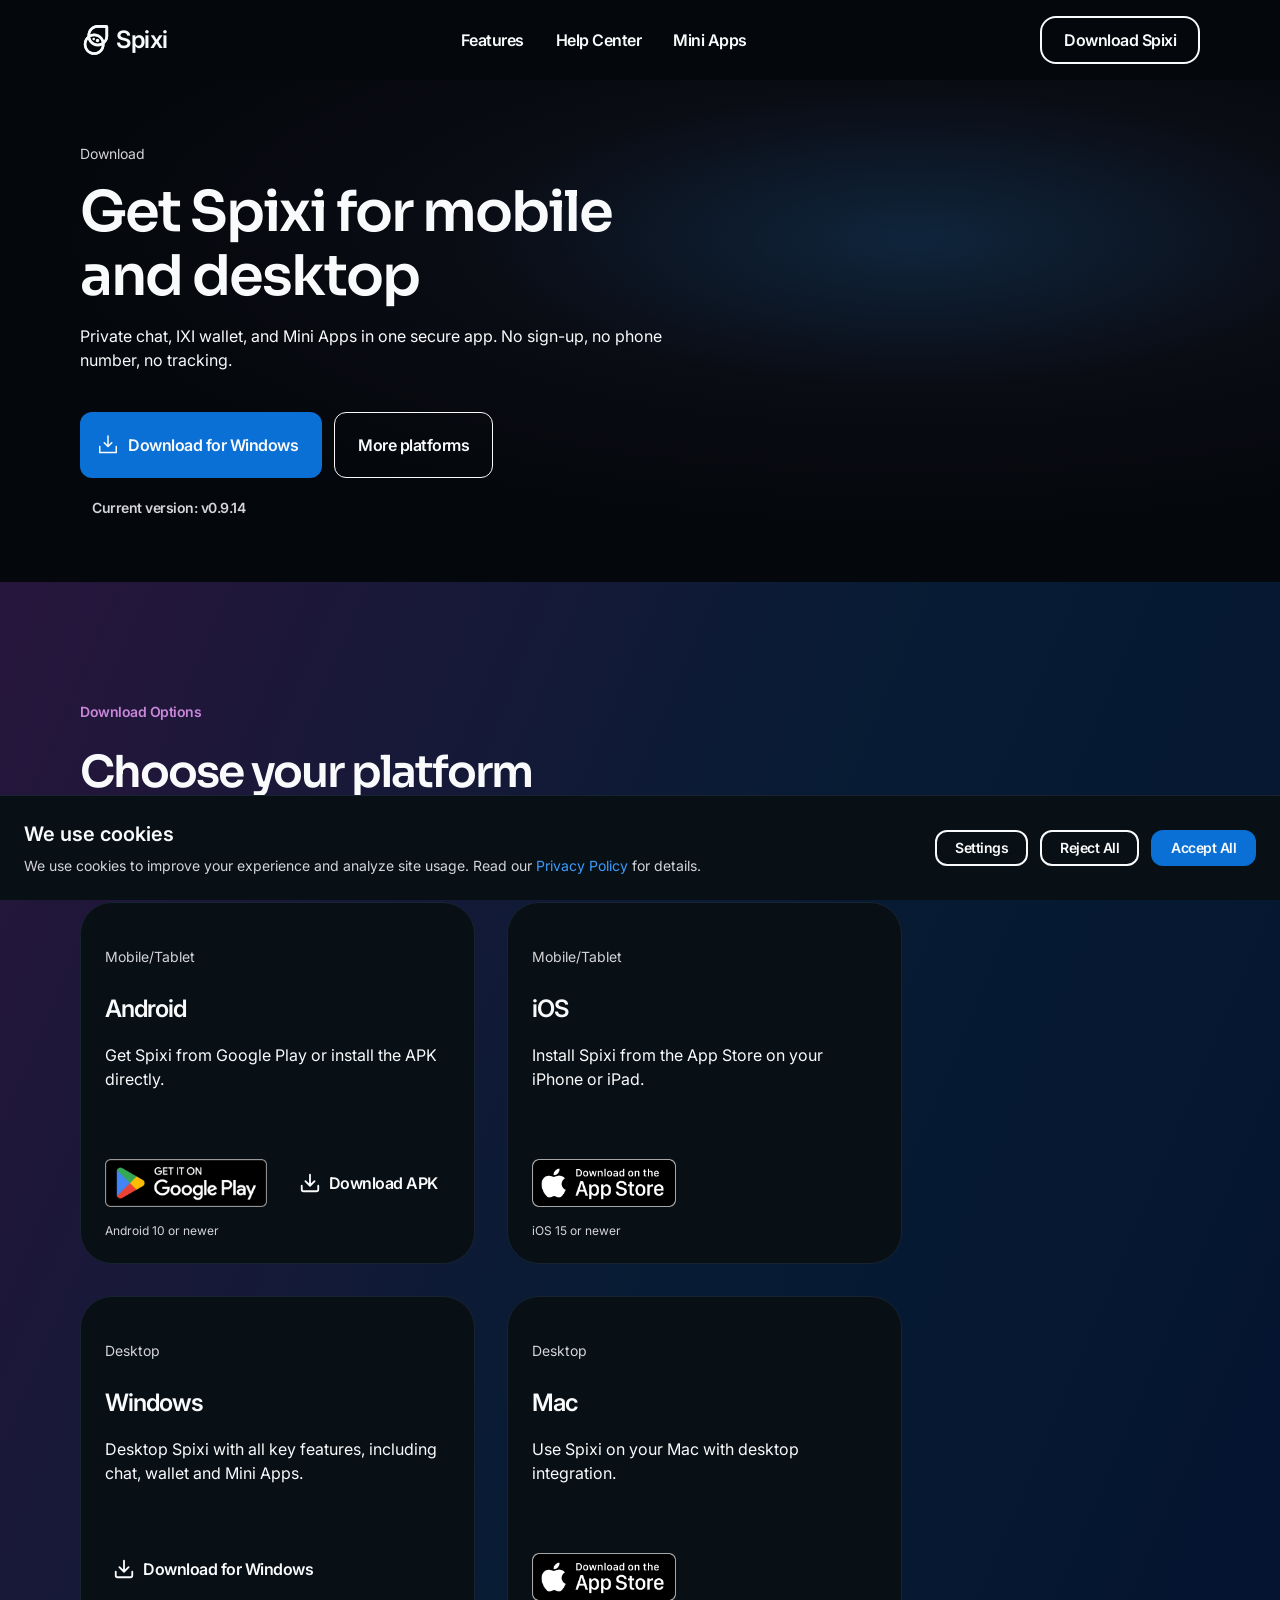
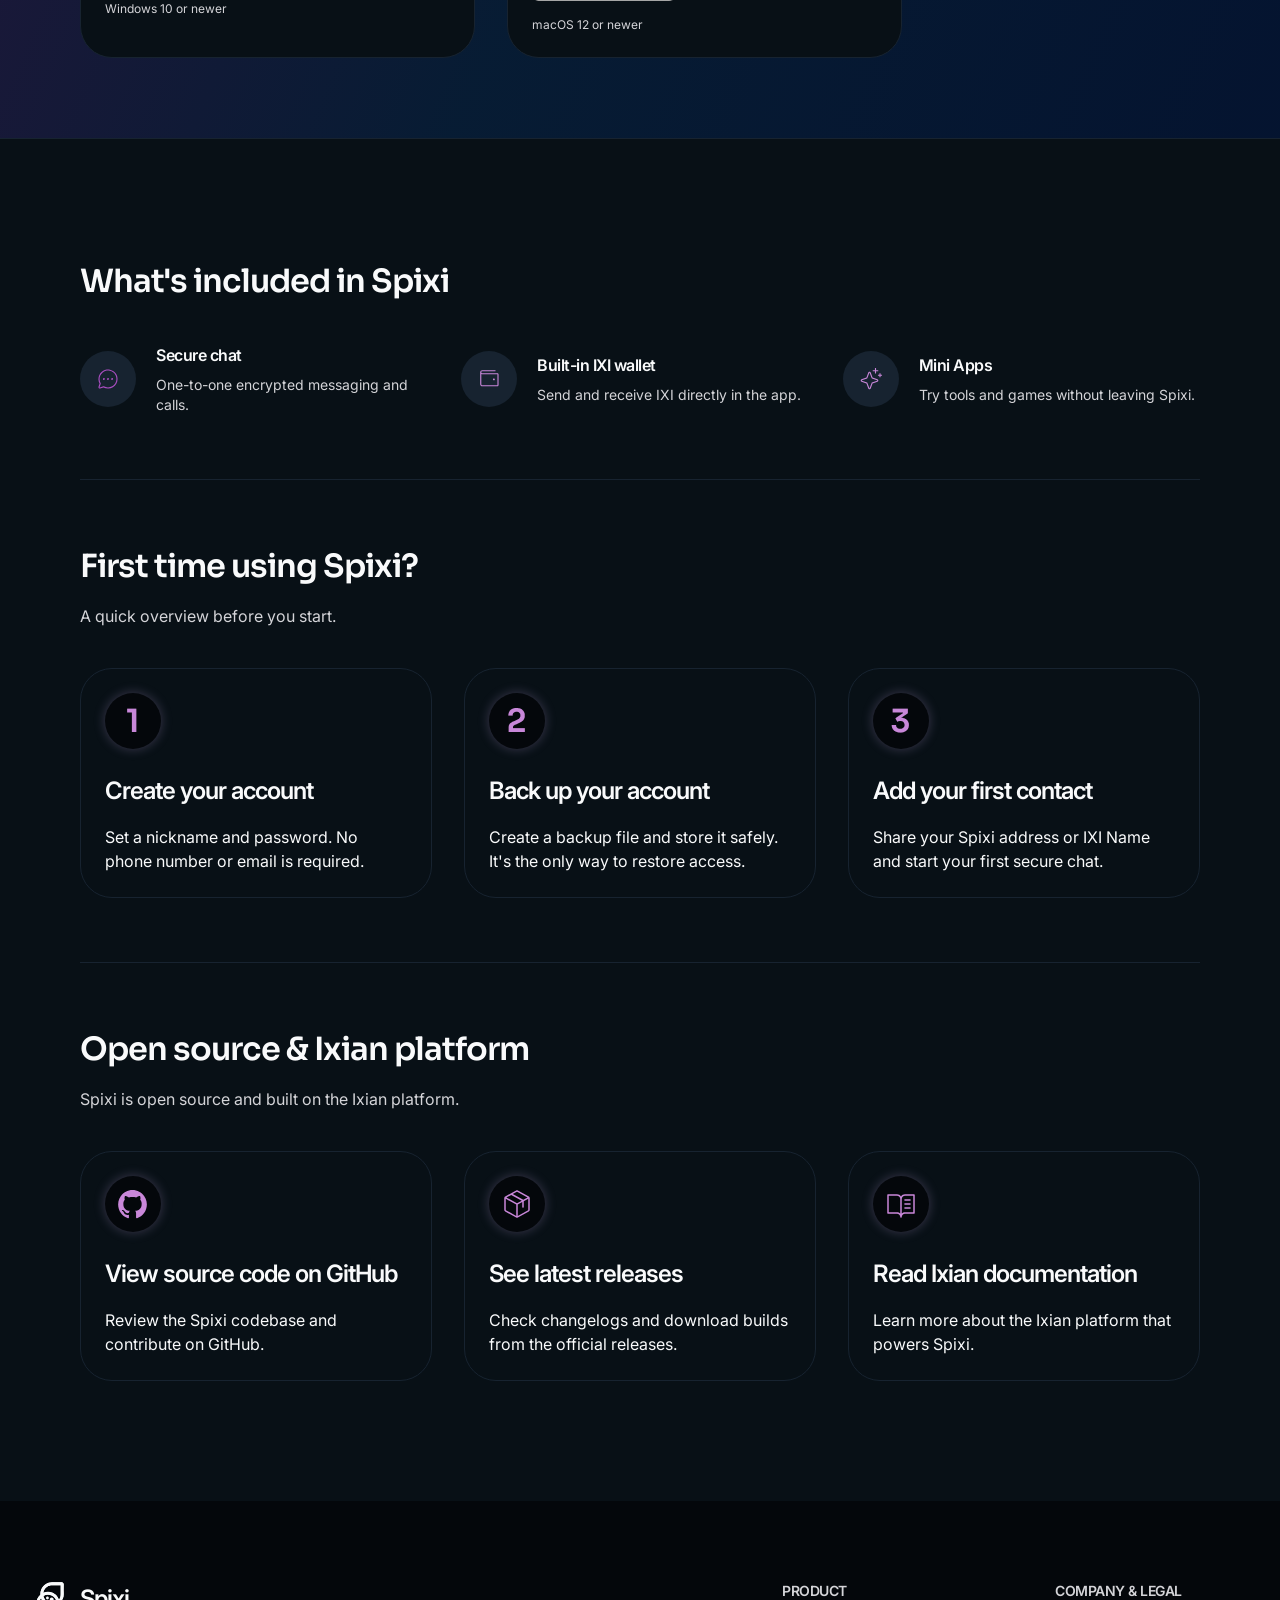
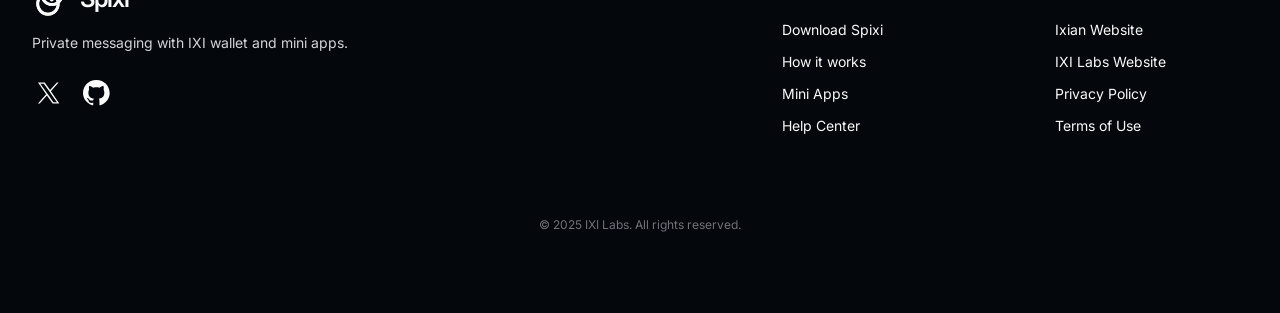
==== commit 63dfa425: "Update and fix" ====
--- a/download.html
+++ b/download.html
@@ -87,9 +87,7 @@
             <!-- Primary button (changes based on detected platform) -->
             <a href="#" id="primary-download-btn" class="btn btn-lg btn-primary">
               <span class="btn__icon btn__icon--leading">
-                <svg id="primary-btn-icon" width="24" height="24" viewBox="0 0 24 24" fill="none" xmlns="http://www.w3.org/2000/svg">
-                  <path d="M21 15v4a2 2 0 01-2 2H5a2 2 0 01-2-2v-4M7 10l5 5 5-5M12 15V3" stroke="currentColor" stroke-width="2" stroke-linecap="round" stroke-linejoin="round"/>
-                </svg>
+                <img src="assets/icons/DownloadSimple.svg" alt="" width="24" height="24">
               </span>
               <span class="btn__label" id="primary-btn-text">Download for Windows</span>
             </a>
@@ -335,7 +333,7 @@
           </a>
 
           <!-- Card 3 -->
-          <a href="https://ixian.io" target="_blank" rel="noopener noreferrer" class="card-md card-md--clickable">
+          <a href="https://www.ixian.io" target="_blank" rel="noopener noreferrer" class="card-md card-md--clickable">
             <div class="card-md__icon-container">
               <img src="assets/icons/BookOpenText.svg" alt="" class="card-md__icon-svg" width="32" height="32">
             </div>
@@ -394,8 +392,8 @@
           <div class="footer__nav-column">
             <h3 class="footer__nav-title">Company & legal</h3>
             <ul class="footer__nav-list">
-              <li><a href="https://ixian.io" class="footer__nav-link" target="_blank" rel="noopener noreferrer">Ixian Website</a></li>
-              <li><a href="https://ixilabs.io" class="footer__nav-link" target="_blank" rel="noopener noreferrer">IXI Labs Website</a></li>
+              <li><a href="https://www.ixian.io" class="footer__nav-link" target="_blank" rel="noopener noreferrer">Ixian Website</a></li>
+              <li><a href="https://www.ixilabs.com" class="footer__nav-link" target="_blank" rel="noopener noreferrer">IXI Labs Website</a></li>
               <li><a href="/privacy" class="footer__nav-link">Privacy Policy</a></li>
               <li><a href="/terms" class="footer__nav-link">Terms of Use</a></li>
             </ul>
@@ -410,80 +408,70 @@
     </div>
   </footer>
 
+  <!-- Cookie Banner -->
+  <div class="cookie-banner" id="cookieBanner">
+    <div class="cookie-banner__container">
+      <div class="cookie-banner__content">
+        <h3 class="cookie-banner__title">We use cookies</h3>
+        <p class="cookie-banner__text">We use cookies to improve your experience and analyze site usage. Read our <a href="/privacy-policy.html">Privacy Policy</a> for details.</p>
+      </div>
+      <div class="cookie-banner__actions">
+        <button class="btn btn-sm btn-outlined" id="cookieSettingsBtn"><span class="btn__label">Settings</span></button>
+        <button class="btn btn-sm btn-outlined" id="cookieRejectAll"><span class="btn__label">Reject All</span></button>
+        <button class="btn btn-sm btn-primary" id="cookieAcceptAll"><span class="btn__label">Accept All</span></button>
+      </div>
+    </div>
+  </div>
+
+  <!-- Cookie Settings Modal -->
+  <div class="cookie-settings" id="cookieSettings">
+    <div class="cookie-settings__dialog" role="dialog" aria-modal="true" aria-labelledby="cookieSettingsTitle">
+      <div class="cookie-settings__header">
+        <h2 class="cookie-settings__title" id="cookieSettingsTitle">Cookie Settings</h2>
+        <button class="cookie-settings__close" id="cookieSettingsClose" aria-label="Close">
+          <svg width="24" height="24" viewBox="0 0 24 24" fill="none"><path d="M18 6L6 18M6 6L18 18" stroke="currentColor" stroke-width="2" stroke-linecap="round" stroke-linejoin="round"/></svg>
+        </button>
+      </div>
+      <div class="cookie-settings__body">
+        <p class="cookie-settings__intro">Choose which cookies you want to allow. Your preferences will be saved for future visits.</p>
+        <div class="cookie-settings__group">
+          <div class="cookie-settings__option">
+            <div class="cookie-settings__option-info">
+              <h4 class="cookie-settings__option-title">Necessary Cookies</h4>
+              <p class="cookie-settings__option-desc">Required for the website to function properly. Cannot be disabled.</p>
+            </div>
+            <label class="cookie-toggle"><input type="checkbox" class="cookie-toggle__input" checked disabled><span class="cookie-toggle__slider"></span></label>
+          </div>
+        </div>
+        <div class="cookie-settings__group">
+          <div class="cookie-settings__option">
+            <div class="cookie-settings__option-info">
+              <h4 class="cookie-settings__option-title">Analytics Cookies</h4>
+              <p class="cookie-settings__option-desc">Help us understand how visitors interact with the website.</p>
+            </div>
+            <label class="cookie-toggle"><input type="checkbox" class="cookie-toggle__input" id="cookieAnalytics"><span class="cookie-toggle__slider"></span></label>
+          </div>
+        </div>
+        <div class="cookie-settings__group">
+          <div class="cookie-settings__option">
+            <div class="cookie-settings__option-info">
+              <h4 class="cookie-settings__option-title">Marketing Cookies</h4>
+              <p class="cookie-settings__option-desc">Used to deliver personalized content and measure campaigns.</p>
+            </div>
+            <label class="cookie-toggle"><input type="checkbox" class="cookie-toggle__input" id="cookieMarketing"><span class="cookie-toggle__slider"></span></label>
+          </div>
+        </div>
+      </div>
+      <div class="cookie-settings__footer">
+        <button class="btn btn-sm btn-outlined" id="cookieSavePrefs"><span class="btn__label">Save Preferences</span></button>
+        <button class="btn btn-sm btn-primary" onclick="CookieConsent.acceptAll()"><span class="btn__label">Accept All</span></button>
+      </div>
+    </div>
+  </div>
+
   <!-- Scripts -->
   <script src="assets/js/download.js"></script>
-  <script>
-    (function() {
-      const navbar = document.getElementById('navbar');
-      const navToggle = document.getElementById('navToggle');
-      const navClose = document.getElementById('navClose');
-      const mobileMenu = document.getElementById('mobileMenu');
-      const mobileMenuLinks = document.querySelectorAll('.mobile-menu__link');
-      let lastScrollTop = 0;
-      let scrollThreshold = 50;
-
-      // Scroll behavior
-      window.addEventListener('scroll', function() {
-        const scrollTop = window.pageYOffset || document.documentElement.scrollTop;
-
-        // Add scrolled class when page is scrolled down
-        if (scrollTop > scrollThreshold) {
-          navbar.classList.add('navbar--scrolled');
-        } else {
-          navbar.classList.remove('navbar--scrolled');
-        }
-
-        // Hide navbar when scrolling down, show when scrolling up
-        if (scrollTop > lastScrollTop && scrollTop > scrollThreshold) {
-          // Scrolling down
-          navbar.classList.add('navbar--hidden');
-        } else {
-          // Scrolling up
-          navbar.classList.remove('navbar--hidden');
-        }
-
-        lastScrollTop = scrollTop <= 0 ? 0 : scrollTop;
-      }, false);
-
-      // Mobile menu toggle
-      function openMenu() {
-        mobileMenu.classList.add('mobile-menu--open');
-        document.body.classList.add('body--menu-open');
-        navToggle.setAttribute('aria-expanded', 'true');
-        navToggle.setAttribute('aria-label', 'Close navigation');
-      }
-
-      function closeMenu() {
-        mobileMenu.classList.remove('mobile-menu--open');
-        document.body.classList.remove('body--menu-open');
-        navToggle.setAttribute('aria-expanded', 'false');
-        navToggle.setAttribute('aria-label', 'Open navigation');
-      }
-
-      navToggle.addEventListener('click', openMenu);
-      navClose.addEventListener('click', closeMenu);
-
-      // Close menu when clicking a link
-      mobileMenuLinks.forEach(function(link) {
-        link.addEventListener('click', function() {
-          closeMenu();
-        });
-      });
-
-      // Close menu when clicking outside
-      mobileMenu.addEventListener('click', function(e) {
-        if (e.target === mobileMenu) {
-          closeMenu();
-        }
-      });
-
-      // Close menu on Escape key
-      document.addEventListener('keydown', function(e) {
-        if (e.key === 'Escape' && mobileMenu.classList.contains('mobile-menu--open')) {
-          closeMenu();
-        }
-      });
-    })();
-  </script>
+  <script src="assets/js/navigation.js"></script>
+  <script src="assets/js/cookies.js"></script>
 </body>
 </html>
--- a/assets/css/variables.css
+++ b/assets/css/variables.css
@@ -307,6 +307,8 @@
   --z-index-fixed: 300;
   --z-index-modal: 500;
   --z-index-tooltip: 700;
+  --z-index-nav: 1000;
+  --z-index-mobile-menu: 2000;
   
   /* Opacity */
   --opacity-disabled: 0.4;
--- a/assets/css/styles.css
+++ b/assets/css/styles.css
@@ -97,11 +97,11 @@
   cursor: pointer;
   text-decoration: none;
   position: relative;
-  transition: 
-    background-color 0.2s ease,
-    border-color 0.2s ease,
-    color 0.2s ease,
-    box-shadow 0.2s ease;
+  transition:
+    background-color var(--transition-base, 200ms ease),
+    border-color var(--transition-base, 200ms ease),
+    color var(--transition-base, 200ms ease),
+    box-shadow var(--transition-base, 200ms ease);
 }
 
 .btn:focus {
@@ -401,9 +401,9 @@
   background-color: var(--color-surface-03, #0e1820);
   border: var(--outline-width-sm, 1px) solid transparent;
   width: 100%;
-  transition: 
-    background-color 0.2s ease,
-    border-color 0.2s ease;
+  transition:
+    background-color var(--transition-base, 200ms ease),
+    border-color var(--transition-base, 200ms ease);
 }
 
 .input__field {
@@ -494,17 +494,11 @@
   border: none;
   cursor: pointer;
   color: var(--color-icon-02, #d4d4d8);
-  transition: color 0.2s ease;
+  transition: color var(--transition-base, 200ms ease);
 }
 
 .input__clear:hover {
   color: var(--color-icon-01, #f9fafb);
-}
-
-.input__clear svg {
-  width: 100%;
-  height: 100%;
-  fill: currentColor;
 }
 
 
@@ -606,8 +600,8 @@
   width: 100%;
   height: 80px;
   background-color: transparent;
-  transition: background-color 0.3s ease, transform 0.3s ease;
-  z-index: 1000;
+  transition: background-color var(--transition-slow, 300ms ease), transform var(--transition-slow, 300ms ease);
+  z-index: var(--z-index-nav, 1000);
 }
 
 .navbar--scrolled {
@@ -681,9 +675,9 @@
   text-decoration: none;
   white-space: nowrap;
   flex-shrink: 0;
-  transition: 
-    background-color 0.2s ease,
-    border-radius 0.2s ease;
+  transition:
+    background-color var(--transition-base, 200ms ease),
+    border-radius var(--transition-base, 200ms ease);
 }
 
 /* Responsive nav spacing */
@@ -742,12 +736,12 @@
   position: fixed;
   inset: 0;
   background-color: var(--color-surface-01, #04070b);
-  z-index: 2000;
+  z-index: var(--z-index-mobile-menu, 2000);
   display: flex;
   flex-direction: column;
   opacity: 0;
   visibility: hidden;
-  transition: opacity 0.3s ease, visibility 0.3s ease;
+  transition: opacity var(--transition-slow, 300ms ease), visibility var(--transition-slow, 300ms ease);
 }
 
 .mobile-menu--open {
@@ -781,7 +775,7 @@
   cursor: pointer;
   color: var(--color-text-01, #f9fafb);
   padding: 0;
-  transition: background-color 0.2s ease;
+  transition: background-color var(--transition-base, 200ms ease);
   border-radius: var(--corner-radius-sm, 8px);
 }
 
@@ -809,7 +803,7 @@
   text-decoration: none;
   padding: var(--spacing-xxs, 4px);
   border-radius: var(--corner-radius-lg, 16px);
-  transition: background-color 0.2s ease;
+  transition: background-color var(--transition-base, 200ms ease);
 }
 
 .mobile-menu__link:hover {
@@ -904,7 +898,8 @@
   display: flex;
   gap: var(--spacing-lg, 20px);
   align-items: center;
-  width: 468px;
+  width: 100%;
+  max-width: 468px;
   font-family: var(--body-md-font-family, 'Inter', sans-serif);
 }
 
@@ -1024,7 +1019,8 @@
  */
 
 .card-md {
-  width: 394.5px;
+  width: 100%;
+  max-width: 395px;
   height: auto;
   background-color: var(--color-surface-02, #081016);
   border: var(--outline-width-sm, 1px) solid var(--color-outline-02, #172330);
@@ -1099,8 +1095,7 @@
 /* Responsive */
 @media (max-width: 768px) {
   .card-md {
-    width: 100%;
-    height: auto;
+    max-width: none;
     min-height: 276px;
   }
 }
@@ -1137,7 +1132,7 @@
 }
 
 .chip--default {
-  border: 1px solid var(--color-border-default, #3f3f46);
+  border: 1px solid var(--color-outline-03, #3f3f46);
   background-color: transparent;
 }
 
@@ -1161,12 +1156,13 @@
 
 /* Hover states */
 .chip--default:hover {
-  border-color: var(--color-border-hover, #52525b);
+  border-color: var(--color-outline-03, #52525b);
   background-color: var(--color-surface-04, #172330);
 }
 
 .chip--selected:hover {
-  background-color: #b476c4;
+  background-color: var(--color-surface-accent, #c987d9);
+  opacity: var(--opacity-hover, 0.8);
 }
 
 /* Active/Focus states */
@@ -1714,7 +1710,7 @@
   background-color: var(--color-surface-02, #081016);
   border: 1px solid var(--color-outline-02, #172330);
   border-radius: var(--corner-radius-lg, 16px);
-  transition: background-color 0.2s ease;
+  transition: background-color var(--transition-base, 200ms ease);
 }
 
 .app-card:hover {
@@ -1807,7 +1803,7 @@
   width: 32px;
   height: 32px;
   color: var(--color-icon-02, #d4d4d8);
-  transition: color 0.2s ease;
+  transition: color var(--transition-base, 200ms ease);
 }
 
 .app-card__github:hover {
@@ -1913,13 +1909,13 @@
 .features__row {
   display: flex;
   gap: var(--spacing-xxl, 32px);
-  height: 340px;
+  min-height: 340px;
 }
 
 .features__row .card-md {
   flex: 1;
   min-width: 0;
-  height: 100%;
+  max-width: none;
 }
 
 /* ========================================
@@ -2069,14 +2065,10 @@
   }
 
   .features__container {
-    padding: var(--spacing-super-lg, 80px) var(--spacing-xl, 24px);
-  }
-
-  .features__title {
-    font-size: 28px;
-    line-height: 36px;
-    letter-spacing: -1.5px;
-  }
+    padding: var(--spacing-super-lg, 80px) var(--spacing-md, 16px);
+  }
+
+  /* .features__title inherits responsive sizing from --display-md tokens */
 
   .features__row {
     flex-direction: column;
@@ -2466,19 +2458,15 @@
 /* Responsive - Mobile */
 @media (max-width: 768px) {
   .info {
-    margin: var(--spacing-super-lg, 80px) var(--spacing-xl, 24px);
+    margin: var(--spacing-super-lg, 80px) var(--spacing-md, 16px);
   }
   
   .info__container {
     gap: var(--spacing-super-lg, 80px);
   }
   
-  .info__heading {
-    font-size: 26px;
-    line-height: 32px;
-    letter-spacing: -1px;
-  }
-  
+  /* .info__heading inherits responsive sizing from --heading-lg tokens */
+
   .info__content-col {
     padding: 0;
   }
@@ -2493,6 +2481,18 @@
   display: grid;
   grid-template-columns: repeat(3, 1fr);
   gap: var(--spacing-xl, 24px);
+}
+
+@media (max-width: 1024px) {
+  .app-grid {
+    grid-template-columns: repeat(2, 1fr);
+  }
+}
+
+@media (max-width: 600px) {
+  .app-grid {
+    grid-template-columns: 1fr;
+  }
 }
 
 
@@ -2679,11 +2679,8 @@
     width: 100%;
   }
   
-  .card-lg__title {
-    font-size: 26px;
-    line-height: 32px;
-  }
-  
+  /* .card-lg__title inherits responsive sizing from --heading-lg tokens */
+
   .card-lg__illustration {
     height: 50%;
     opacity: 0.4;
@@ -2758,12 +2755,8 @@
   .learn-more {
     padding: var(--spacing-super-lg, 80px) var(--spacing-xl, 24px);
   }
-  
-  .learn-more__title {
-    font-size: 28px;
-    line-height: 36px;
-    letter-spacing: -1.5px;
-  }
+
+  /* .learn-more__title inherits responsive sizing from --display-md tokens */
 }
 
 
@@ -2801,7 +2794,8 @@
 
 /* Content Area */
 .cta-band__content {
-  width: 628px;
+  width: 100%;
+  max-width: 628px;
   display: flex;
   flex-direction: column;
   gap: var(--spacing-3xl, 40px);
@@ -2853,7 +2847,8 @@
 
 /* CTA Area */
 .cta-band__cta {
-  width: 511px;
+  width: 100%;
+  max-width: 511px;
   display: flex;
   flex-direction: column;
   gap: var(--spacing-sm, 12px);
@@ -2975,13 +2970,9 @@
     gap: var(--spacing-xl, 24px);
     order: 2;
   }
-  
-  .cta-band__title {
-    font-size: 28px;
-    line-height: 36px;
-    letter-spacing: -1.5px;
-  }
-  
+
+  /* .cta-band__title inherits responsive sizing from --display-md tokens */
+
   .cta-band__cta {
     width: 100%;
   }
@@ -3184,6 +3175,10 @@
     padding: var(--spacing-super-lg, 80px) 0;
   }
 
+  .footer__container {
+    padding: 0 var(--spacing-md, 16px);
+  }
+
   .footer__content {
     flex-direction: column;
     gap: var(--spacing-xxl, 32px);
@@ -3529,7 +3524,7 @@
   gap: var(--spacing-3xl, 40px);
   width: 100%;
   max-width: 1344px;
-  padding: var(--spacing-super-lg, 80px) var(--spacing-xxl, 32px);
+  padding: var(--spacing-super-lg, 80px) var(--spacing-md, 16px);
   border-radius: var(--corner-radius-xxl, 32px);
   background: linear-gradient(113deg, rgba(140, 65, 206, 0.15) 2.08%, rgba(16, 90, 173, 0.15) 53.02%, rgba(6, 59, 158, 0.15) 97.54%);
   background-image: 
@@ -3780,7 +3775,7 @@
   }
 
   .resources-section__container {
-    padding: 0 var(--spacing-md, 16px);
+    padding: 0;
   }
 
   /* Resources Section - Hide background illustration on mobile */
@@ -4024,7 +4019,7 @@
   letter-spacing: var(--heading-sm-letter-spacing, -0.5px);
   color: var(--color-text-02, #d4d4d8);
   cursor: pointer;
-  transition: color 0.2s ease;
+  transition: color var(--transition-base, 200ms ease);
   display: flex;
   justify-content: space-between;
   align-items: center;
@@ -4043,7 +4038,7 @@
   width: 24px;
   height: 24px;
   flex-shrink: 0;
-  transition: transform 0.3s ease;
+  transition: transform var(--transition-slow, 300ms ease);
 }
 
 .faq-item--expanded .faq-item__icon {
@@ -4059,7 +4054,7 @@
 .faq-item--expanded .faq-item__answer {
   display: flex;
   flex-direction: column;
-  gap: var(--spacing-xxl, 32px);
+  gap: var(--spacing-xl, 24px);
   animation: slideDown 0.3s ease-out;
 }
 
@@ -4120,6 +4115,10 @@
 
 .faq-item__list li:last-child {
   margin-bottom: 0;
+}
+
+.faq-item__list--unordered {
+  list-style-type: disc;
 }
 
 .faq-item__note {
@@ -4171,17 +4170,15 @@
   .help-hero {
     min-height: auto;
     padding: var(--spacing-3xl, 40px) 0;
-    margin-top: 60px;
+    margin-top: var(--spacing-super-lg, 80px);
   }
 
   .help-hero__container {
+    display: flex;
     flex-direction: column;
-    width: calc(100% - 32px);
+    width: 100%;
     gap: var(--spacing-xxl, 32px);
-    transform: translate(-50%, 0);
-    top: 0;
-    position: relative;
-    padding: var(--spacing-xxl, 32px) 0;
+    padding: var(--spacing-xxl, 32px) var(--spacing-md, 16px);
   }
 
   .help-hero__content {
@@ -4270,7 +4267,7 @@
   padding: var(--spacing-super, 64px) var(--spacing-super-lg, 80px);
   display: flex;
   flex-direction: column;
-  align-items: center;
+  align-items: flex-start;
   align-self: stretch;
   gap: 86px;
   width: 100%;
@@ -4454,6 +4451,11 @@
   height: 100%;
 }
 
+.platform-card .card-md:hover {
+  transform: none;
+  box-shadow: none;
+}
+
 .platform-card .card-md__text {
   padding-top: var(--spacing-lg, 20px);
   padding-bottom: var(--spacing-lg, 20px);
@@ -4518,6 +4520,7 @@
   height: 48px;
   width: auto;
   display: block;
+  transition: opacity var(--transition-base, 200ms ease);
 }
 
 .platform-card__download-link {
@@ -4540,6 +4543,14 @@
   background-color: var(--color-surface-03, #0e1820);
 }
 
+.platform-card__store-link:hover {
+  opacity: 0.8;
+}
+
+.platform-card__store-badge {
+  transition: opacity var(--transition-base, 200ms ease);
+}
+
 .platform-card__icon {
   width: 22px;
   height: 22px;
@@ -4913,3 +4924,288 @@
   }
 }
 
+
+/* ========================================
+   COOKIE BANNER & SETTINGS
+   ======================================== */
+
+/* Cookie Banner */
+.cookie-banner {
+  position: fixed;
+  bottom: 0;
+  left: 0;
+  right: 0;
+  background-color: var(--color-surface-02, #081016);
+  border-top: 1px solid var(--color-outline-02, #172330);
+  padding: var(--spacing-xl, 24px);
+  z-index: var(--z-index-modal, 500);
+  transform: translateY(100%);
+  opacity: 0;
+  visibility: hidden;
+  transition: transform var(--transition-slow, 300ms ease),
+              opacity var(--transition-slow, 300ms ease),
+              visibility var(--transition-slow, 300ms ease);
+}
+
+.cookie-banner--visible {
+  transform: translateY(0);
+  opacity: 1;
+  visibility: visible;
+}
+
+.cookie-banner__container {
+  max-width: 1280px;
+  margin: 0 auto;
+  display: flex;
+  flex-direction: column;
+  gap: var(--spacing-lg, 20px);
+}
+
+@media (min-width: 768px) {
+  .cookie-banner__container {
+    flex-direction: row;
+    align-items: center;
+    justify-content: space-between;
+    gap: var(--spacing-xxl, 32px);
+  }
+}
+
+.cookie-banner__content {
+  flex: 1;
+}
+
+.cookie-banner__title {
+  font-family: var(--heading-sm-font-family, 'Inter', sans-serif);
+  font-size: var(--heading-sm-font-size, 20px);
+  font-weight: var(--heading-sm-font-weight, 600);
+  line-height: var(--heading-sm-line-height, 28px);
+  color: var(--color-text-01, #f9fafb);
+  margin: 0 0 var(--spacing-xs, 8px) 0;
+}
+
+.cookie-banner__text {
+  font-family: var(--body-sm-font-family, 'Inter', sans-serif);
+  font-size: var(--body-sm-font-size, 14px);
+  font-weight: var(--body-sm-font-weight, 400);
+  line-height: var(--body-sm-line-height, 20px);
+  color: var(--color-text-02, #d4d4d8);
+  margin: 0;
+}
+
+.cookie-banner__text a {
+  color: var(--color-text-action-primary, #3b9cff);
+  text-decoration: none;
+}
+
+.cookie-banner__text a:hover {
+  text-decoration: underline;
+}
+
+.cookie-banner__actions {
+  display: flex;
+  flex-wrap: wrap;
+  gap: var(--spacing-sm, 12px);
+}
+
+.cookie-banner__actions .btn {
+  white-space: nowrap;
+}
+
+/* Cookie Settings Modal */
+.cookie-settings {
+  position: fixed;
+  inset: 0;
+  background-color: rgba(4, 7, 11, 0.8);
+  backdrop-filter: blur(4px);
+  -webkit-backdrop-filter: blur(4px);
+  z-index: var(--z-index-modal, 500);
+  display: flex;
+  align-items: center;
+  justify-content: center;
+  padding: var(--spacing-md, 16px);
+  opacity: 0;
+  visibility: hidden;
+  transition: opacity var(--transition-slow, 300ms ease),
+              visibility var(--transition-slow, 300ms ease);
+}
+
+.cookie-settings--visible {
+  opacity: 1;
+  visibility: visible;
+}
+
+.cookie-settings__dialog {
+  background-color: var(--color-surface-02, #081016);
+  border: 1px solid var(--color-outline-02, #172330);
+  border-radius: var(--corner-radius-xl, 24px);
+  max-width: 560px;
+  width: 100%;
+  max-height: 90vh;
+  overflow-y: auto;
+}
+
+.cookie-settings__header {
+  display: flex;
+  align-items: center;
+  justify-content: space-between;
+  padding: var(--spacing-xl, 24px);
+  border-bottom: 1px solid var(--color-outline-02, #172330);
+}
+
+.cookie-settings__title {
+  font-family: var(--heading-md-font-family, 'Inter', sans-serif);
+  font-size: var(--heading-md-font-size, 24px);
+  font-weight: var(--heading-md-font-weight, 600);
+  line-height: var(--heading-md-line-height, 32px);
+  color: var(--color-text-01, #f9fafb);
+  margin: 0;
+}
+
+.cookie-settings__close {
+  display: flex;
+  align-items: center;
+  justify-content: center;
+  width: 40px;
+  height: 40px;
+  background: transparent;
+  border: none;
+  cursor: pointer;
+  color: var(--color-text-02, #d4d4d8);
+  border-radius: var(--corner-radius-sm, 8px);
+  transition: background-color var(--transition-base, 200ms ease),
+              color var(--transition-base, 200ms ease);
+}
+
+.cookie-settings__close:hover {
+  background-color: var(--color-surface-04, #172330);
+  color: var(--color-text-01, #f9fafb);
+}
+
+.cookie-settings__body {
+  padding: var(--spacing-xl, 24px);
+}
+
+.cookie-settings__intro {
+  font-family: var(--body-md-font-family, 'Inter', sans-serif);
+  font-size: var(--body-md-font-size, 16px);
+  line-height: var(--body-md-line-height, 24px);
+  color: var(--color-text-02, #d4d4d8);
+  margin: 0 0 var(--spacing-xl, 24px) 0;
+}
+
+.cookie-settings__group {
+  border: 1px solid var(--color-outline-02, #172330);
+  border-radius: var(--corner-radius-md, 12px);
+  margin-bottom: var(--spacing-md, 16px);
+  overflow: hidden;
+}
+
+.cookie-settings__group:last-child {
+  margin-bottom: 0;
+}
+
+.cookie-settings__option {
+  display: flex;
+  align-items: flex-start;
+  justify-content: space-between;
+  gap: var(--spacing-md, 16px);
+  padding: var(--spacing-lg, 20px);
+}
+
+.cookie-settings__option-info {
+  flex: 1;
+}
+
+.cookie-settings__option-title {
+  font-family: var(--label-md-font-family, 'Inter', sans-serif);
+  font-size: var(--label-md-font-size, 16px);
+  font-weight: var(--label-md-font-weight, 600);
+  line-height: var(--label-md-line-height, 24px);
+  color: var(--color-text-01, #f9fafb);
+  margin: 0 0 var(--spacing-xxs, 4px) 0;
+}
+
+.cookie-settings__option-desc {
+  font-family: var(--body-sm-font-family, 'Inter', sans-serif);
+  font-size: var(--body-sm-font-size, 14px);
+  line-height: var(--body-sm-line-height, 20px);
+  color: var(--color-text-02, #d4d4d8);
+  margin: 0;
+}
+
+/* Toggle Switch */
+.cookie-toggle {
+  position: relative;
+  width: 48px;
+  height: 28px;
+  flex-shrink: 0;
+}
+
+.cookie-toggle__input {
+  opacity: 0;
+  width: 0;
+  height: 0;
+  position: absolute;
+}
+
+.cookie-toggle__slider {
+  position: absolute;
+  cursor: pointer;
+  inset: 0;
+  background-color: var(--color-surface-04, #172330);
+  border-radius: 14px;
+  transition: background-color var(--transition-base, 200ms ease);
+}
+
+.cookie-toggle__slider::before {
+  position: absolute;
+  content: "";
+  height: 20px;
+  width: 20px;
+  left: 4px;
+  bottom: 4px;
+  background-color: var(--color-text-02, #d4d4d8);
+  border-radius: 50%;
+  transition: transform var(--transition-base, 200ms ease),
+              background-color var(--transition-base, 200ms ease);
+}
+
+.cookie-toggle__input:checked + .cookie-toggle__slider {
+  background-color: var(--color-action-primary-default, #0b70d5);
+}
+
+.cookie-toggle__input:checked + .cookie-toggle__slider::before {
+  transform: translateX(20px);
+  background-color: var(--color-text-01, #f9fafb);
+}
+
+.cookie-toggle__input:disabled + .cookie-toggle__slider {
+  cursor: not-allowed;
+  opacity: 0.6;
+}
+
+.cookie-settings__footer {
+  display: flex;
+  flex-wrap: wrap;
+  gap: var(--spacing-sm, 12px);
+  padding: var(--spacing-xl, 24px);
+  border-top: 1px solid var(--color-outline-02, #172330);
+}
+
+.cookie-settings__footer .btn {
+  flex: 1;
+  min-width: 120px;
+}
+
+/* Body scroll lock */
+.body--cookie-banner-open,
+.body--modal-open {
+  overflow: hidden;
+}
+
+@media (min-width: 768px) {
+  .body--cookie-banner-open {
+    overflow: auto;
+  }
+}
+
